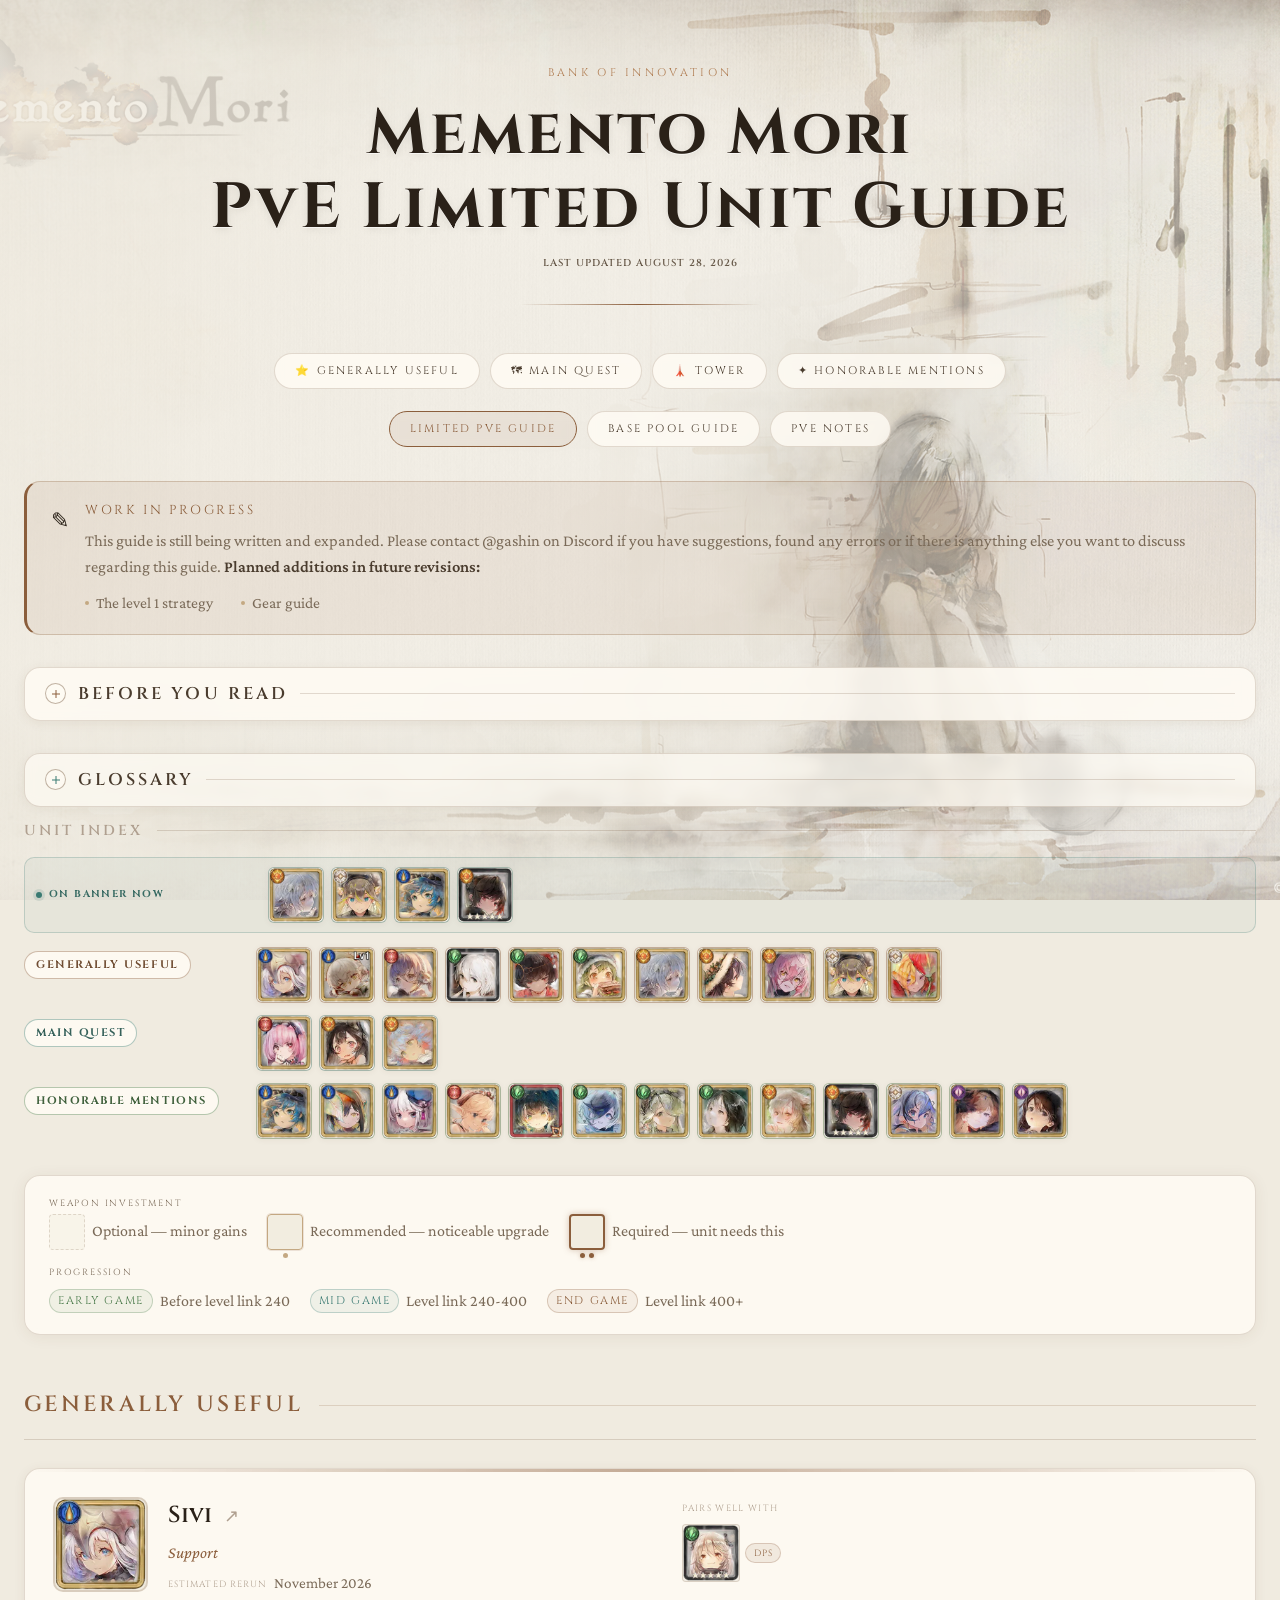
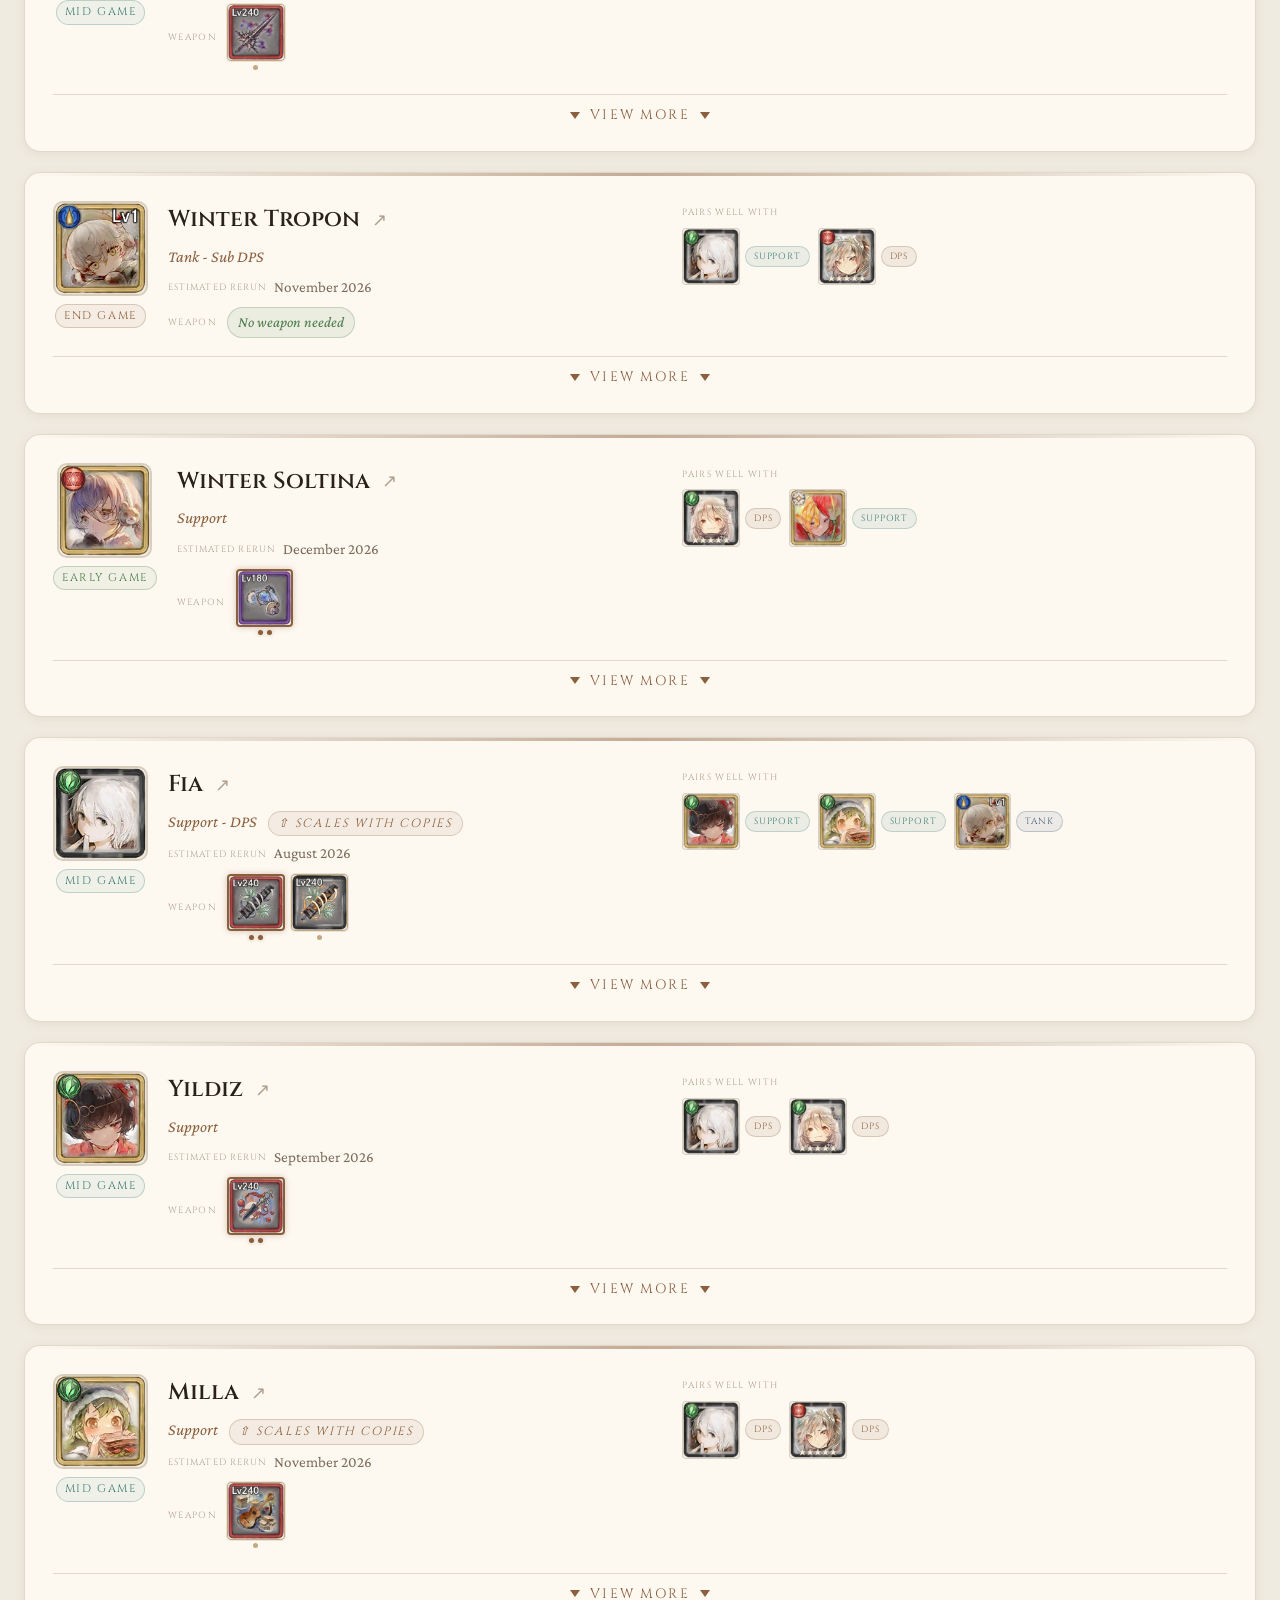
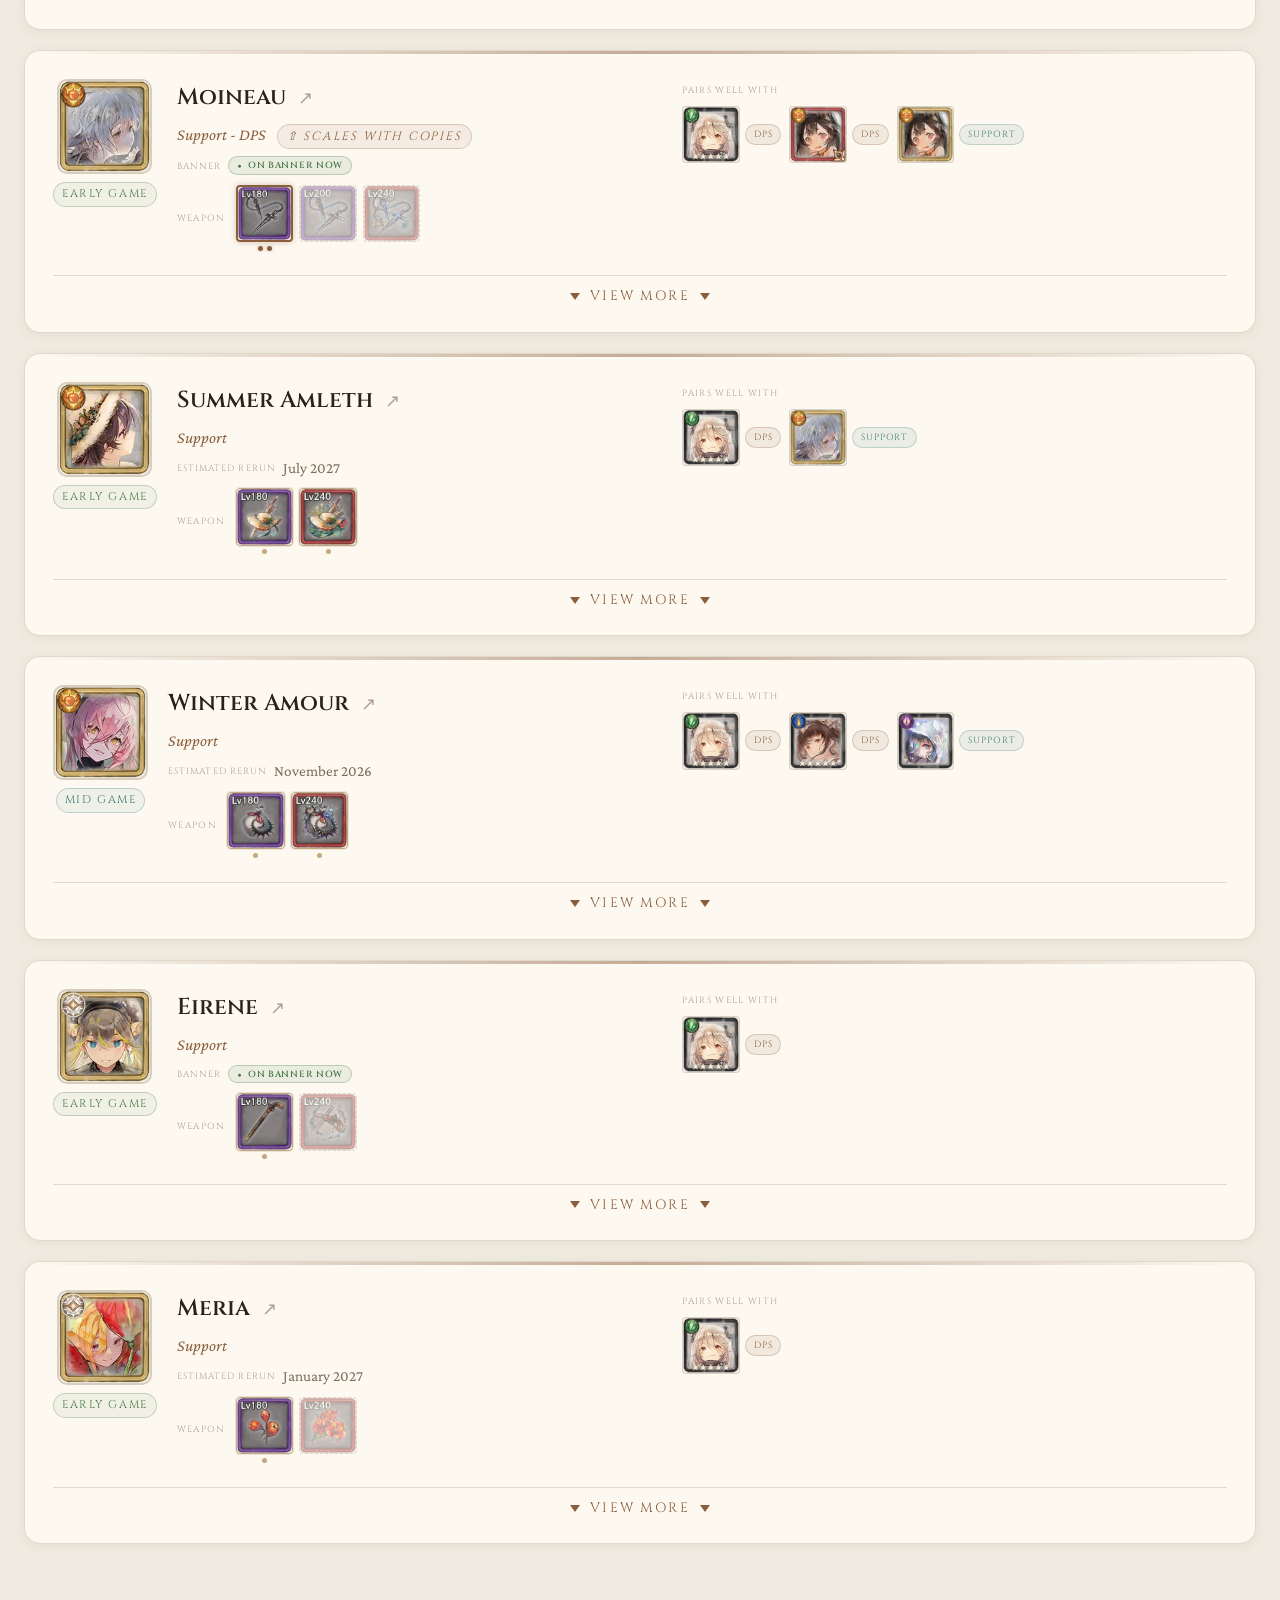
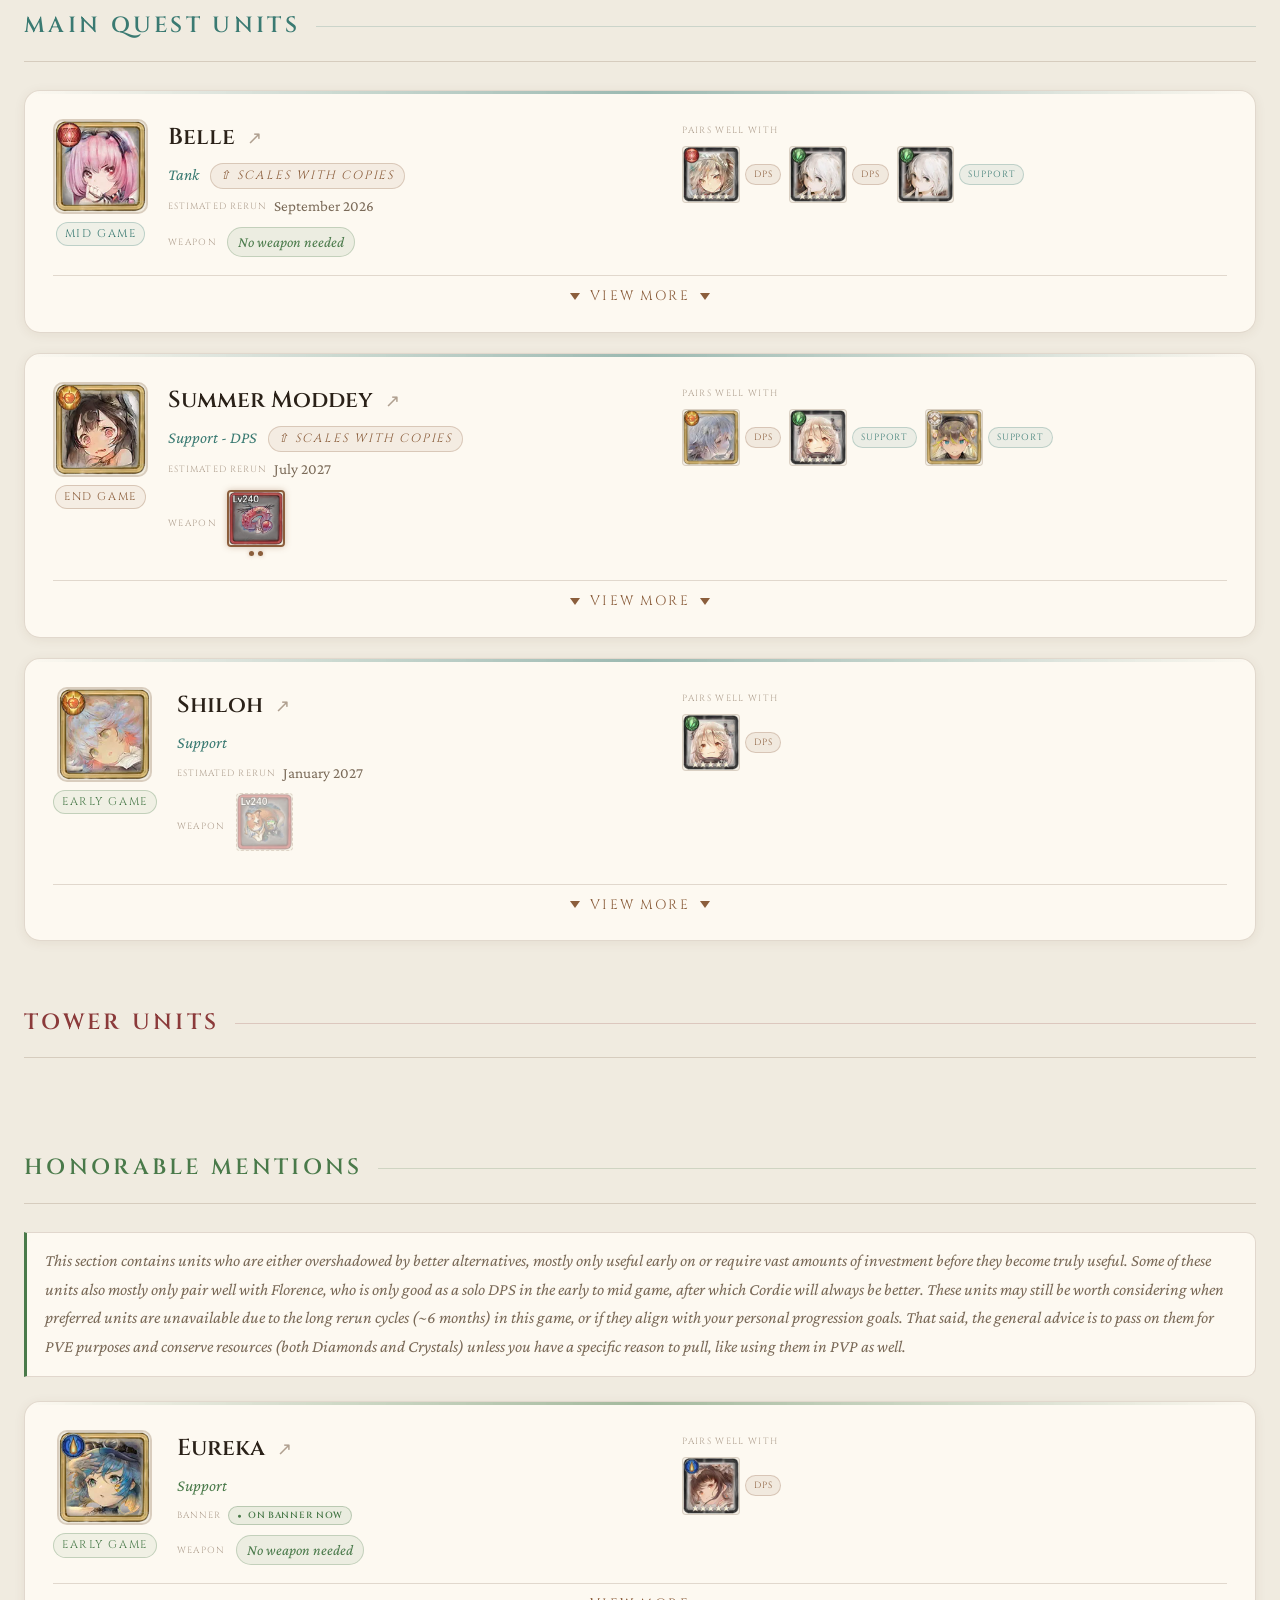
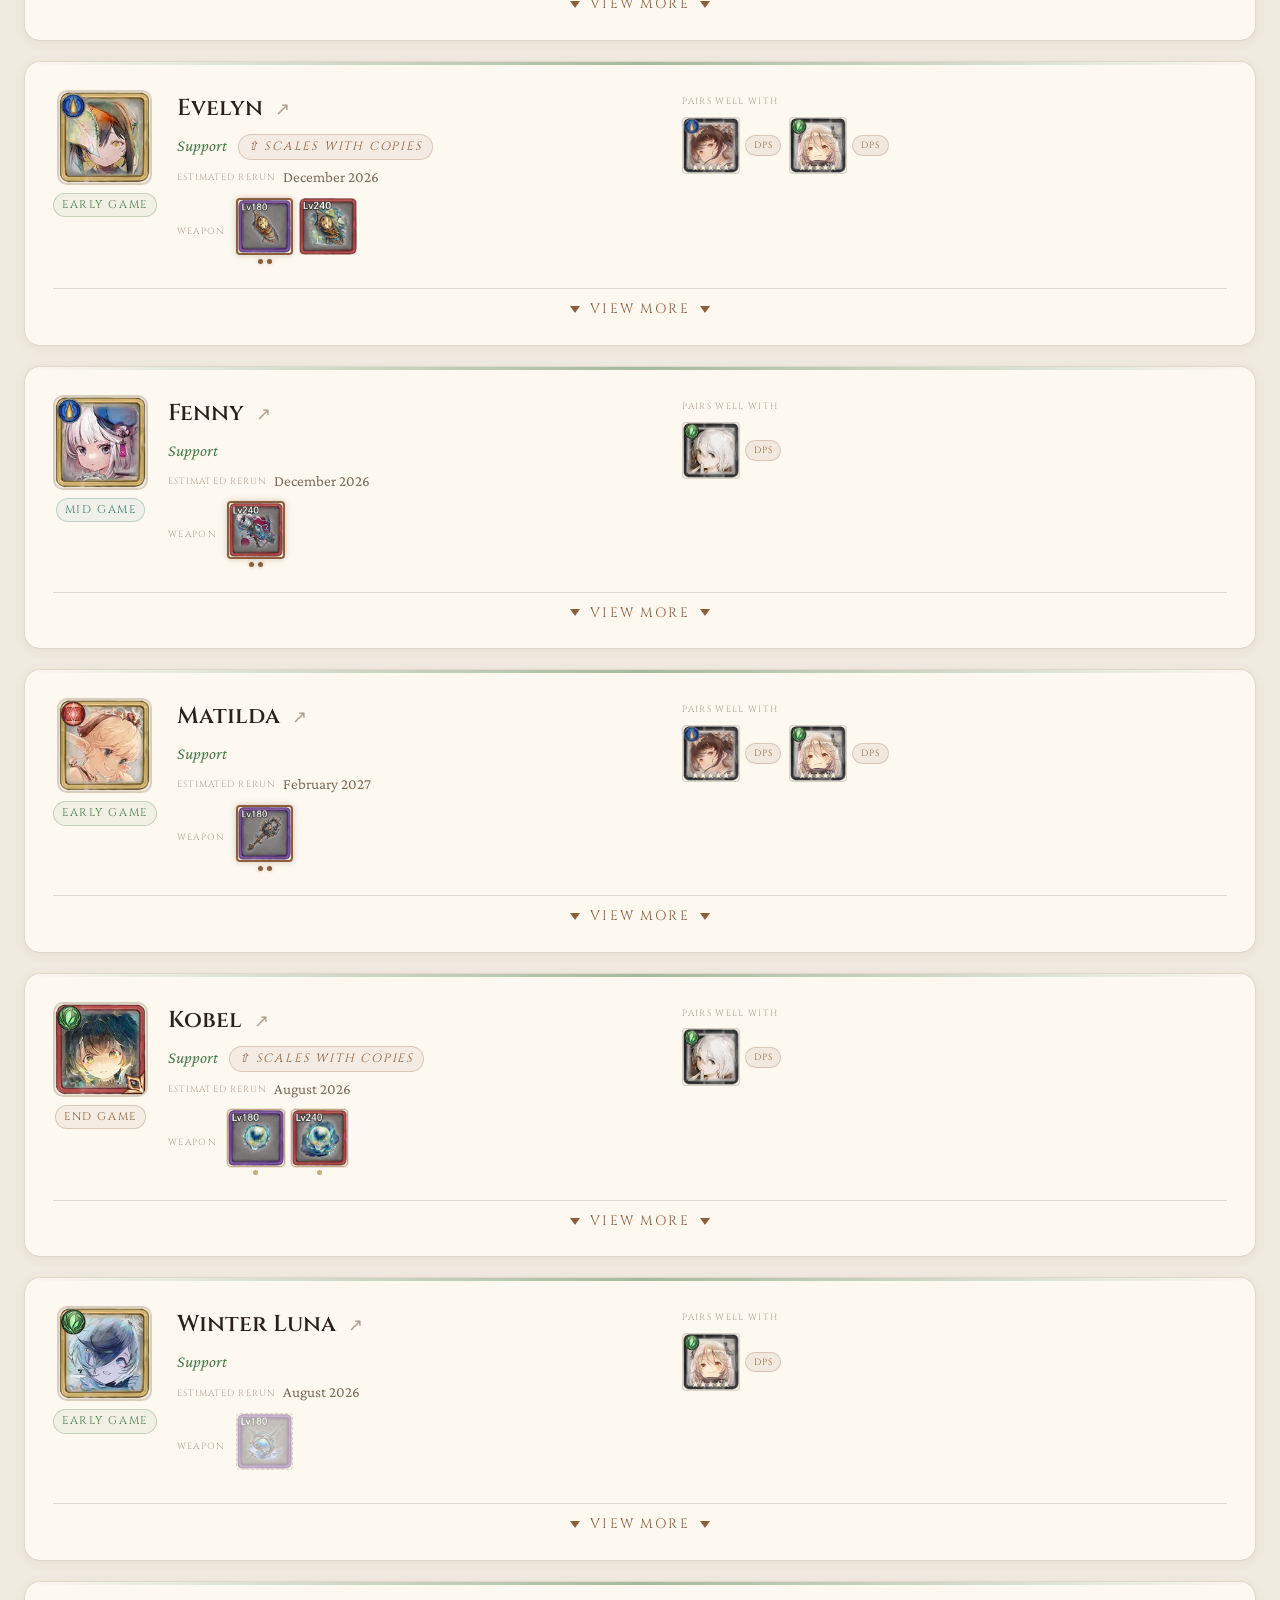
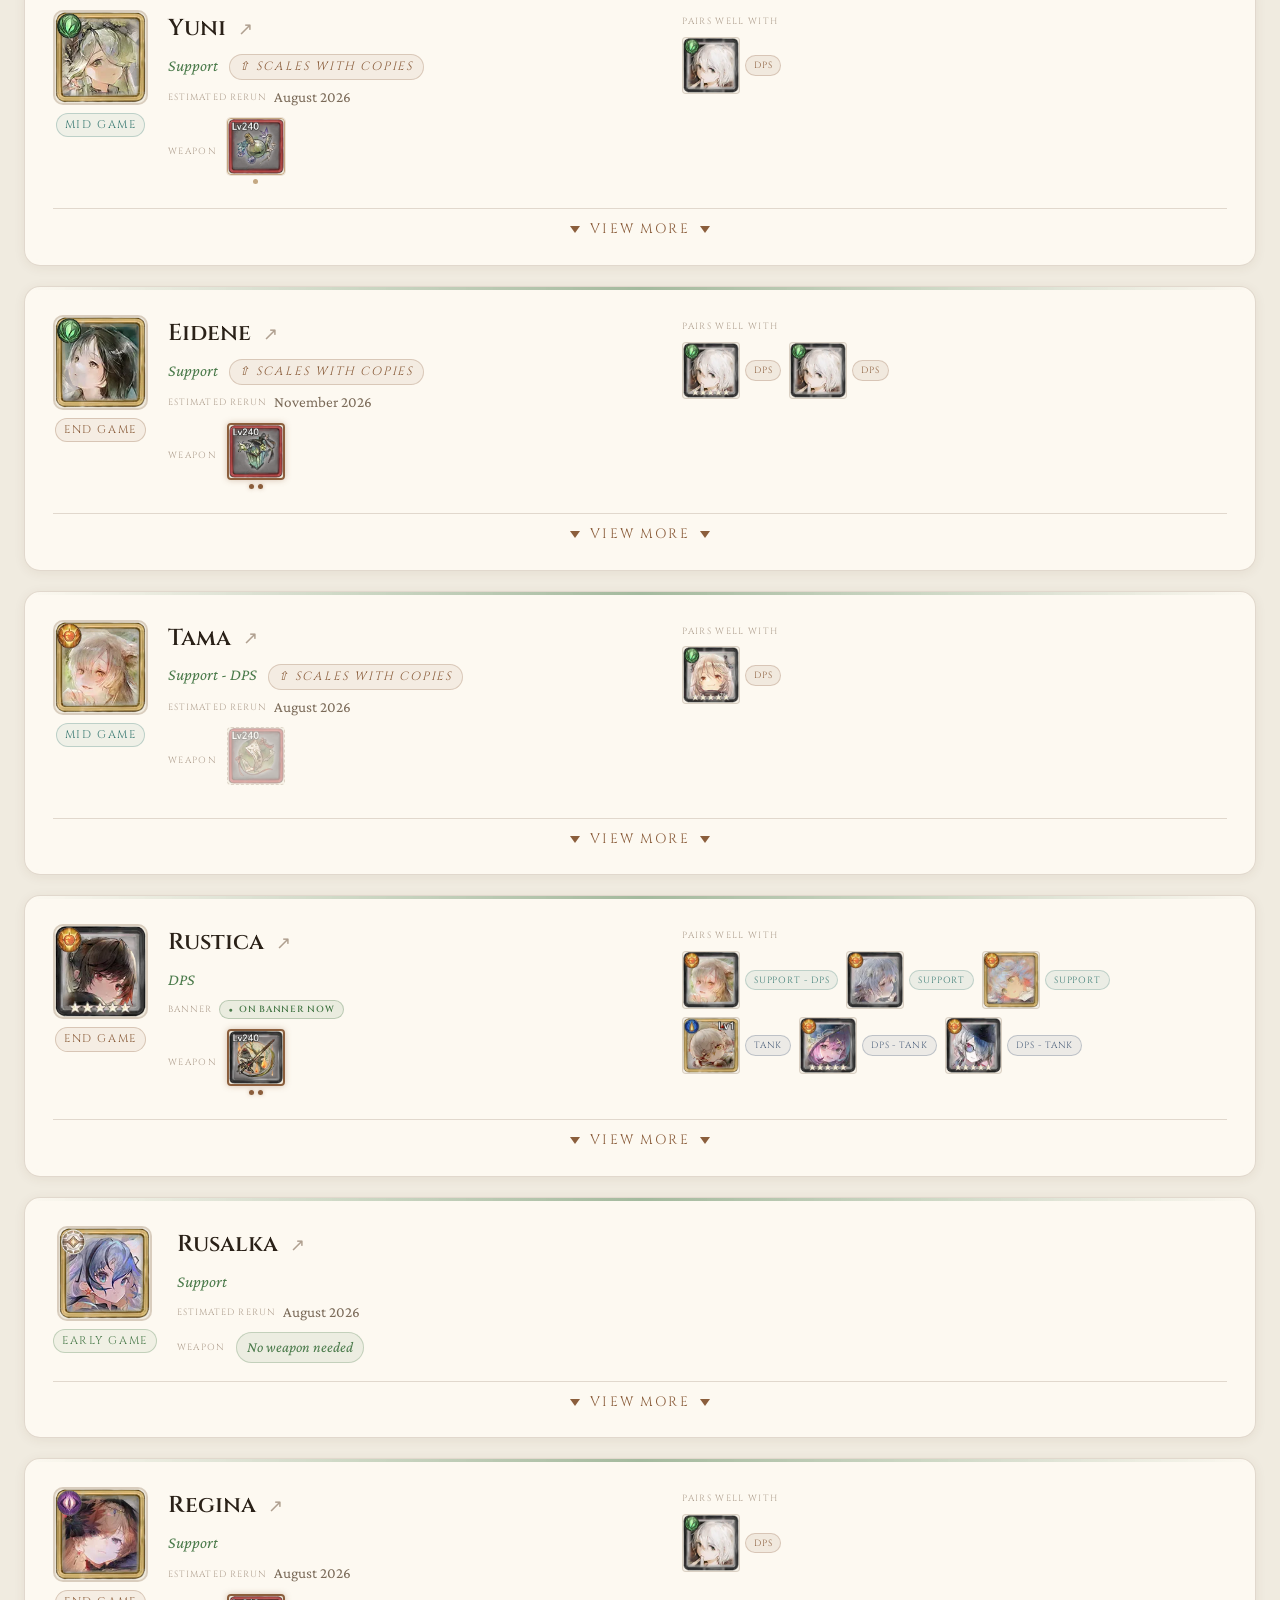
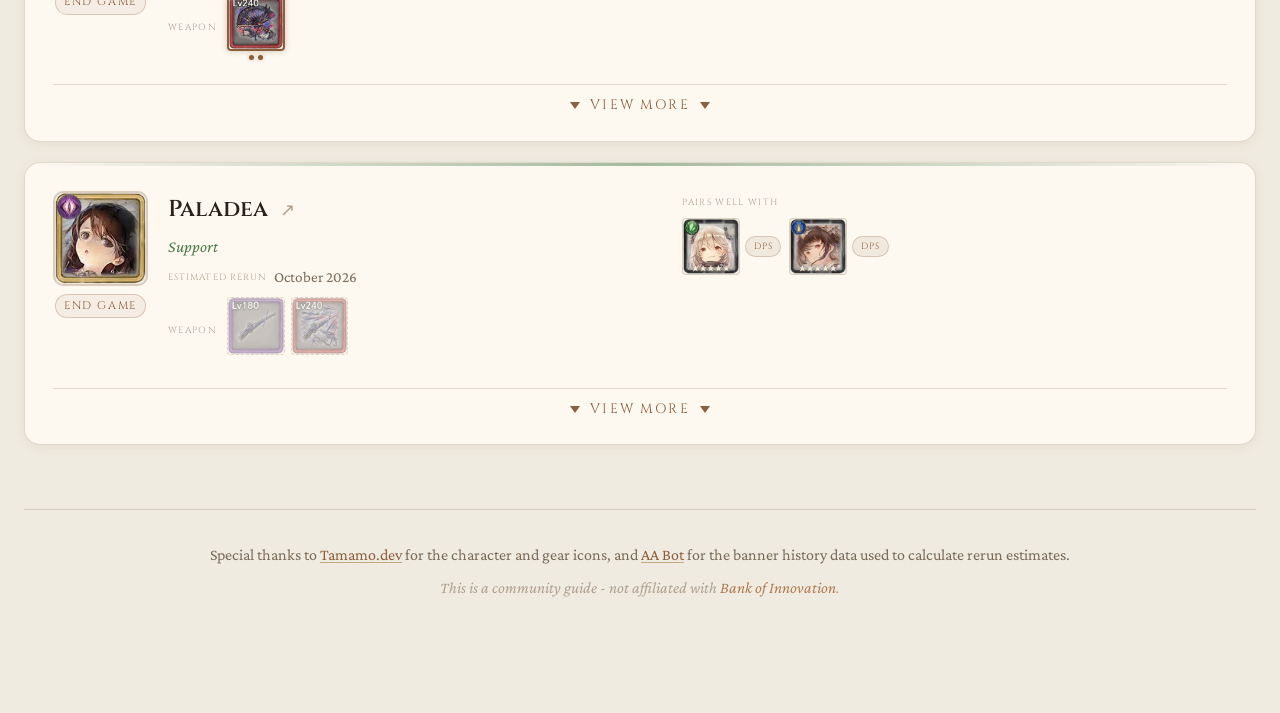
==== index.html @ 443c7f4a "added embed" ====
<!DOCTYPE html>
<html lang="en">
<head>
    <meta charset="UTF-8" />
    <meta name="viewport" content="width=device-width, initial-scale=1.0" />
    <title>Memento Mori — PvE Limited Unit Guide</title>
    <meta name="description" content="MementoMori PvE guide covering limited and base-pool units, team examples, gear investment, and general PvE strategies." />
    <link rel="canonical" href="https://gashinrs.github.io/memento-mori-pve-unit-guide/" />
    <meta property="og:type" content="website" />
    <meta property="og:site_name" content="MementoMori PvE Guide" />
    <meta property="og:title" content="MementoMori PvE Unit Guide" />
    <meta property="og:description" content="Memento Mori PvE guide covering limited and base-pool units, team examples, gear investment, and general PvE strategies." />
    <meta property="og:url" content="https://gashinrs.github.io/memento-mori-pve-unit-guide/" />
    <meta name="twitter:card" content="summary" />
    <meta name="twitter:title" content="MementoMori PvE Unit Guide" />
    <meta name="twitter:description" content="Memento Mori PvE guide covering limited and base-pool units, team examples, gear investment, and general PvE strategies." />
    <link rel="preconnect" href="https://fonts.googleapis.com" />
    <link rel="preconnect" href="https://fonts.gstatic.com" crossorigin />
    <link href="https://fonts.googleapis.com/css2?family=Cinzel:wght@400;600;700&family=Crimson+Pro:ital,wght@0,300;0,400;0,600;1,300;1,400&display=swap" rel="stylesheet" />
    <script src="data/generated-content.js?v=20260828-video-clears"></script>
    <script src="scripts/shared-ui.js?v=20260828-video-clears"></script>
    <link rel="stylesheet" href="style.css?v=20260828-video-clears">
</head>
<body id="top">
<a class="back-to-top" href="#top" aria-label="Back to top">↑</a>
<div class="page-wrap">

    <header id="site-header"></header>

    <nav class="nav" id="site-nav"></nav>

    <nav class="nav page-nav">
        <a href="index.html" aria-current="page">Limited PvE Guide</a>
        <a href="base-pool.html">Base Pool Guide</a>
        <a href="concepts.html">PvE Notes</a>
    </nav>

    <!-- ── WIP Banner ── -->
    <div id="wip-banner"></div>

    <!-- ── Guide Assumptions ── -->
    <div id="assumptions-block"></div>

    <div id="glossary-block"></div>

    <div id="unit-overview"></div>

    <div data-guide-legend></div>

    <div id="mount"></div>

    <footer id="site-footer"></footer>

</div>

<script>
    /* ── Helpers ── */
    function textHtml(text) {
        return String(text || '').replace(/\n/g, '<br>');
    }

    function imgFB(src, alt, fb) {
        return '<img src="' + src + '" alt="' + alt + '" data-fallback-image>' + fb;
    }

    document.addEventListener('error', function(event) {
        var image = event.target;
        if (!image.matches || !image.matches('img[data-fallback-image]')) return;
        image.style.display = 'none';
        if (image.nextElementSibling) image.nextElementSibling.style.display = 'flex';
    }, true);

    function unitIcon(id, size) {
        size = size || '4.75rem';
        return '<div class="unit-icon" style="width:' + size + ';height:' + size + '">' +
            imgFB('icons/units/' + id + '.png', id,
                '<div class="placeholder-label" style="display:none">Unit<br>Icon</div>') +
            '</div>';
    }

    function unitAnchor(unit) {
        return 'unit-' + unit.id;
    }

    function glossaryAnchor(term) {
        return 'glossary-' + String(term || '').toLowerCase().replace(/[^a-z0-9]+/g, '-').replace(/^-|-$/g, '');
    }

    function escapeRegExp(text) {
        return String(text).replace(/[.*+?^${}()|[\]\\]/g, '\\$&');
    }

    function linkPlainTextSegments(html, pattern, replacer) {
        return html.split(/(<[^>]+>)/g).map(function(part) {
            if (part.charAt(0) === '<') return part;
            return part.replace(pattern, replacer);
        }).join('');
    }

    function linkGlossaryTerms(html) {
        var glossary = SITE_CONTENT.glossary;
        if (!glossary || !glossary.terms) return html;
        var terms = [];
        glossary.terms.forEach(function(entry) {
            [entry.term].concat(entry.aliases || []).forEach(function(label) {
                terms.push({ label: label, anchor: glossaryAnchor(entry.term) });
            });
        });
        terms.sort(function(a, b) { return b.label.length - a.label.length; });
        var pattern = new RegExp('\\b(' + terms.map(function(term) {
            return escapeRegExp(term.label);
        }).join('|') + ')\\b', 'gi');
        var anchorByLabel = {};
        terms.forEach(function(term) { anchorByLabel[term.label.toLowerCase()] = term.anchor; });
        return linkPlainTextSegments(html, pattern, function(match) {
            return '<a class="glossary-link" href="#' + anchorByLabel[match.toLowerCase()] + '">' + match + '</a>';
        });
    }

    function listedUnits() {
        return SECTIONS.flatMap(function(sec) {
            return UNITS[sec.key] || [];
        });
    }

    function samePageUnitAnchors(currentUnit) {
        var anchors = {};
        listedUnits().forEach(function(unit) {
            if (currentUnit && unit.id === currentUnit.id) return;
            anchors[unit.id] = unitAnchor(unit);
            (unit.aliases || []).forEach(function(alias) {
                anchors[alias.id] = unitAnchor(unit);
            });
            if (!anchors[unit.name]) anchors[unit.name] = unitAnchor(unit);
        });
        return anchors;
    }

    function linkUnitMentions(html, currentUnit) {
        var units = listedUnits().filter(function(unit) {
            return unit.id !== currentUnit.id && unit.name !== currentUnit.name;
        });
        var byName = {};
        units.forEach(function(unit) {
            if (!byName[unit.name]) byName[unit.name] = unitAnchor(unit);
        });
        var names = Object.keys(byName).sort(function(a, b) { return b.length - a.length; });
        if (!names.length) return html;
        var pattern = new RegExp('(^|[^A-Za-z0-9])(' + names.map(escapeRegExp).join('|') + ')(?=$|[^A-Za-z0-9])', 'g');
        return linkPlainTextSegments(html, pattern, function(match, prefix, name) {
            return prefix + '<a class="unit-mention-link" href="#' + byName[name] + '">' + name + '</a>';
        });
    }

    function linkGuideTerms(html, currentUnit) {
        return linkGlossaryTerms(linkUnitMentions(html, currentUnit));
    }

    /* ── Weapons ── */
    function renderWeapons(weapons) {
        if (!weapons || weapons.length === 0) {
            return '<span class="no-weapon-badge">No weapon needed</span>';
        }
        var icons = weapons.map(function(w) {
            var tierLabel = { optional: 'Optional', recommended: 'Recommended', required: 'Required' }[w.tier] || w.tier;
            var tipText = tierLabel + (w.description ? ' — click for details' : '');
            var markerDots = { optional: 0, recommended: 1, required: 2 }[w.tier] || 0;
            var marker = '<div class="weapon-marker ' + w.tier + '" aria-hidden="true">' +
                Array(markerDots + 1).join('<span></span>') +
                '</div>';
            return '<button type="button" class="weapon-wrap" onclick="selectWeapon(this)"' +
                ' data-description="' + encodeURIComponent(w.description || '') + '" aria-expanded="false"' +
                ' aria-label="' + w.level + ' ' + tierLabel + (w.description ? ', click for details' : '') + '">' +
                '<div class="weapon-icon ' + w.tier + '">' +
                imgFB('icons/weapons/' + w.level + '.png', w.level, '') +
                '</div>' +
                marker +
                '<div class="weapon-tooltip">' + tipText + '</div>' +
                '</button>';
        }).join('');
        return icons + '<div class="weapon-detail-panel" aria-live="polite">' +
            '<div class="weapon-detail-content"></div>' +
            '</div>';
    }

    function selectWeapon(button) {
        var row = button.closest('.weapons-row');
        var panel = row.querySelector('.weapon-detail-panel');
        var content = panel.querySelector('.weapon-detail-content');
        var wasActive = button.classList.contains('active');
        row.querySelectorAll('.weapon-wrap.active').forEach(function(activeButton) {
            activeButton.classList.remove('active');
            activeButton.setAttribute('aria-expanded', 'false');
        });

        if (wasActive || !button.dataset.description) {
            panel.classList.remove('visible');
            content.textContent = '';
            return;
        }

        button.classList.add('active');
        button.setAttribute('aria-expanded', 'true');
        content.textContent = decodeURIComponent(button.dataset.description);
        panel.classList.add('visible');
    }

    function renderRerun(rerun) {
        if (!rerun) return '';
        if (rerun.active) {
            return '<div class="rerun-row">' +
                '<span class="rerun-label">Banner</span>' +
                '<span class="rerun-active"><span aria-hidden="true">&#9679;</span> On banner now</span>' +
                '</div>';
        }
        var estimate = rerun.estimate || 'Unavailable';
        var context = rerun.lastRun ? ' title="Based on the latest AA banner: ' + rerun.lastRun + '"' : '';
        return '<div class="rerun-row"' + context + '>' +
            '<span class="rerun-label">Estimated rerun</span>' +
            '<span class="rerun-estimate">' + estimate + '</span>' +
            '</div>';
    }

    function renderStageBadge(stage) {
        if (!stage) return '';
        var labels = { early: 'Early Game', mid: 'Mid Game', end: 'End Game' };
        return '<div class="stage-badges">' +
            '<span class="stage-badge ' + stage + '">' + (labels[stage] || stage) + '</span>' +
            '</div>';
    }

    function renderUnitName(unit) {
        var wikiLink = unit.wiki ?
            '<a class="unit-wiki-link" href="' + unit.wiki + '" target="_blank" rel="noopener noreferrer"' +
            ' aria-label="View ' + unit.name + '\'s full kit on the MementoMori Wiki"' +
            ' title="View full kit on Fandom">&#8599;</a>' : '';
        return '<div class="unit-name-row"><div class="unit-name">' + unit.name + '</div>' + wikiLink + '</div>';
    }

    /* ── Pairs ── */
    function renderPairs(pairs, currentUnit) {
        if (!pairs || !pairs.length) return '';
        var anchors = samePageUnitAnchors(currentUnit);
        var chips = pairs.map(function(p) {
            var pairIcon = '<div class="pair-unit-icon">' +
                imgFB('icons/units/' + p.id + '.png', p.name,
                    '<div class="pair-unit-placeholder" style="display:flex">?</div>') +
                '</div>';
            var target = anchors[p.id] || anchors[p.name];
            if (target) {
                pairIcon = '<a class="pair-unit-link" href="#' + target + '" aria-label="Go to ' + p.name + '">' +
                    pairIcon +
                    '</a>';
            }
            return '<div class="pair-group">' +
                '<div class="tip-icon">' +
                pairIcon +
                '<div class="tip">' + p.name + '</div>' +
                '</div>' +
                '<span class="pair-badge ' + p.badge + '">' + p.badge + '</span>' +
                '</div>';
        }).join('');
        return '<div class="pairs-section"><div class="row-label">Pairs Well With</div>' +
            '<div class="pairs-row">' + chips + '</div></div>';
    }

    /* ── Teams ── */
    // Each slot is now an object: { id, name }
    function renderTeams(teams) {
        if (!teams || !teams.length) return '';
        var anchors = samePageUnitAnchors();
        var rows = teams.map(function(team) {
            var slots = team.slots.map(function(slot) {
                var icon = '<div class="team-slot">' +
                    imgFB('icons/units/' + slot.id + '.png', slot.name,
                        '<div class="slot-placeholder" style="display:none"></div>') +
                    '</div>';
                var target = anchors[slot.id] || anchors[slot.name];
                if (target) {
                    icon = '<a class="team-slot-link" href="#' + target + '" aria-label="Go to ' + slot.name + '">' +
                        icon +
                        '</a>';
                }
                return '<div class="tip-icon">' +
                    icon +
                    '<div class="tip">' + slot.name + '</div>' +
                    '</div>';
            }).join('');
            var label = team.label
                ? '<span class="team-label">' + team.label + '</span>'
                : '';
            var video = GuideUI.videoLinkHtml(team.video, team.label || 'this team clear', 'team-video-link');
            var meta = label || video ? '<div class="team-meta">' + label + video + '</div>' : '';
            return '<div class="team-row">' + slots + meta + '</div>';
        }).join('');
        return '<div class="teams-section">' +
            '<div class="row-label">Team Examples</div>' + rows +
            '</div>';
    }

    function renderSpeed(speed, note) {
        if (!speed) return '';
        var labels = {
            'before-dps': 'Before main DPS',
            'before-enemies': 'Before enemies',
            'before-target': 'Before target',
            'first': 'Act first',
            'prefer-slow': 'Prefer slow',
            'none': 'No tuning',
            'usually-none': 'Usually no tuning',
            'role-dependent': 'Role-dependent',
            'team-dependent': 'Team-dependent',
            'situational': 'Situational',
            'dps-among-slowest': 'DPS among slowest'
        };
        return '<div class="speed-section">' +
            '<span class="row-label">Speed</span>' +
            '<span class="speed-badge">' + (labels[speed] || speed) + '</span>' +
            (note ? '<span class="speed-note">' + note + '</span>' : '') +
            '</div>';
    }

    /* ── Card ── */
    function renderCard(unit) {
        return '<div class="unit-card" id="' + unitAnchor(unit) + '">' +
            '<div class="unit-scan">' +
            '<div class="unit-top">' +
            '<div class="unit-portrait">' +
            unitIcon(unit.id) +
            renderStageBadge(unit.stage) +
            '</div>' +
            '<div class="unit-meta">' +
            renderUnitName(unit) +
            '<div class="unit-role">' + unit.role +
            (unit.scalable ? ' <span class="copies-badge">&#8679; scales with copies</span>' : '') +
            '</div>' +
            renderRerun(unit.rerun) +
            '<div class="weapons-row">' +
            '<span class="weapons-label">Weapon</span>' +
            renderWeapons(unit.weapons) +
            '</div>' +
            '</div>' +
            '</div>' +
            renderPairs(unit.pairs, unit) +
            '</div>' +
            '<div class="card-divider"></div>' +
            '<details class="unit-details">' +
            '<summary><span class="closed-label">View More</span><span class="open-label">View Less</span></summary>' +
            renderTeams(unit.teams) +
            renderSpeed(unit.speed, unit.speedNote) +
            '<div class="unit-desc">' + linkGuideTerms(unit.desc.trim(), unit) + '</div>' +
            '</details>' +
            '</div>';
    }

    /* ── Sections ── */
    var SECTIONS = SITE_CONTENT.sections;

    function renderHeader() {
        document.getElementById('site-header').innerHTML =
            '<p class="header-eyebrow">' + SITE_CONTENT.header.eyebrow + '</p>' +
            '<h1>' + textHtml(SITE_CONTENT.header.title) + '</h1>' +
            '<p class="last-updated">Last updated ' + SITE_CONTENT.lastUpdated + '</p>';
    }

    function renderNav() {
        document.getElementById('site-nav').innerHTML = SECTIONS.map(function(sec) {
            var label = sec.navLabel || sec.label;
            return '<a href="#' + sec.id + '" data-cat="' + sec.key + '">' +
                sec.navIcon + ' ' + label +
                '</a>';
        }).join('');
    }

    function renderWip() {
        var wip = SITE_CONTENT.wip;
        document.getElementById('wip-banner').innerHTML =
            '<div class="wip-banner">' +
            '<div class="wip-icon">&#9998;</div>' +
            '<div class="wip-body">' +
            '<div class="wip-title">' + wip.title + '</div>' +
            '<div class="wip-text">' + wip.text + '</div>' +
            '<ul class="wip-list">' + wip.items.map(function(item) {
                return '<li>' + item + '</li>';
            }).join('') + '</ul>' +
            '</div>' +
            '</div>';
    }

    function renderAssumptions() {
        var assumptions = SITE_CONTENT.assumptions;
        document.getElementById('assumptions-block').innerHTML =
            '<details class="assumptions-block">' +
            '<summary class="assumptions-header">' +
            '<span class="assumptions-toggle"></span>' +
            '<h2>' + assumptions.title + '</h2>' +
            '<div class="assumptions-line"></div>' +
            '</summary>' +
            '<div class="assumptions-grid">' +
            assumptions.cards.map(function(card) {
                return '<div class="assumption-card">' +
                    '<div class="assumption-title">' + card.icon + ' ' + card.title + '</div>' +
                    '<div class="assumption-text">' + linkGlossaryTerms(card.text) + '</div>' +
                    '</div>';
            }).join('') +
            '</div>' +
            '</details>';
    }

    function renderGlossary() {
        var glossary = SITE_CONTENT.glossary;
        if (!glossary || !glossary.terms || !glossary.terms.length) return;
        document.getElementById('glossary-block').innerHTML =
            '<details class="glossary-block">' +
            '<summary class="glossary-header">' +
            '<span class="glossary-toggle"></span>' +
            '<h2>' + glossary.title + '</h2>' +
            '<div class="glossary-line"></div>' +
            '</summary>' +
            '<dl class="glossary-list">' +
            glossary.terms.map(function(entry) {
                return '<div class="glossary-entry" id="' + glossaryAnchor(entry.term) + '">' +
                    '<dt>' + entry.term + '</dt>' +
                    '<dd>' + entry.definition + '</dd>' +
                    '</div>';
            }).join('') +
            '</dl>' +
            '</details>';
    }

    function renderUnitOverview() {
        var activeUnits = [];
        var activeUnitIds = {};
        SECTIONS.forEach(function(sec) {
            (UNITS[sec.key] || []).forEach(function(unit) {
                if (unit.rerun && unit.rerun.active && !activeUnitIds[unit.id]) {
                    activeUnitIds[unit.id] = true;
                    activeUnits.push(unit);
                }
            });
        });
        var activeBannerStrip = activeUnits.length ?
            '<div class="active-banner-strip" aria-label="Units currently on a banner">' +
            '<div class="active-banner-label"><span aria-hidden="true"></span>On banner now</div>' +
            '<div class="overview-icons">' +
            activeUnits.map(function(unit) {
                return '<a class="overview-icon active-banner-icon tip-icon" href="#' + unitAnchor(unit) + '" aria-label="' + unit.name + ' — on banner now">' +
                    imgFB('icons/units/' + unit.id + '.png', unit.name,
                        '<div class="overview-placeholder" style="display:none">?</div>') +
                    '<span class="tip">' + unit.name + '</span>' +
                    '</a>';
            }).join('') +
            '</div>' +
            '</div>' : '';

        document.getElementById('unit-overview').innerHTML =
            '<div class="unit-overview">' +
            '<div class="overview-header">' +
            '<h2>Unit Index</h2>' +
            '<div class="overview-line"></div>' +
            '</div>' +
            activeBannerStrip +
            '<div class="overview-groups">' +
            SECTIONS.map(function(sec) {
                var units = UNITS[sec.key] || [];
                if (!units.length) return '';
                return '<div class="overview-group" data-cat="' + sec.key + '">' +
                    '<div class="overview-label">' + (sec.navLabel || sec.label) + '</div>' +
                    '<div class="overview-icons">' +
                    units.map(function(unit) {
                        return '<a class="overview-icon tip-icon" href="#' + unitAnchor(unit) + '" aria-label="' + unit.name + '">' +
                            imgFB('icons/units/' + unit.id + '.png', unit.name,
                                '<div class="overview-placeholder" style="display:none">?</div>') +
                            '<span class="tip">' + unit.name + '</span>' +
                            '</a>';
                    }).join('') +
                    '</div>' +
                    '</div>';
            }).join('') +
            '</div>' +
            '</div>';
    }

    function renderFooter() {
        document.getElementById('site-footer').innerHTML =
            '<p class="footer-credits">' + SITE_CONTENT.footer.credits + '</p>' +
            '<p>' + SITE_CONTENT.footer.disclaimer + ' <span>' + SITE_CONTENT.footer.brand + '</span>.</p>';
    }

    function setupBackToTop() {
        var button = document.querySelector('.back-to-top');
        function updateButton() {
            button.classList.toggle('visible', window.scrollY > 500);
        }
        window.addEventListener('scroll', updateButton, { passive: true });
        updateButton();
    }

    document.getElementById('mount').innerHTML = SECTIONS.map(function(sec) {
        var units = UNITS[sec.key] || [];
        var cards = units.map(renderCard).join('');
        var note = sec.note
            ? '<div class="section-note">' + sec.note + '</div>'
            : '';
        return '<section class="section-block" id="' + sec.id + '" data-cat="' + sec.key + '">' +
            '<div class="section-header">' +
            '<h2>' + sec.label + '</h2>' +
            '<div class="section-line"></div>' +
            '</div>' +
            note +
            '<div class="unit-grid">' + cards + '</div>' +
            '</section>';
    }).join('');

    renderHeader();
    renderNav();
    renderWip();
    renderAssumptions();
    renderGlossary();
    renderUnitOverview();
    renderFooter();
    setupBackToTop();
</script>
</body>
</html>
---- style.css ----
:root {
    --bg-parchment:  #f0ebe0;
    --bg-card:       rgba(255,252,245,0.82);
    --bg-card-alt:   rgba(235,228,212,0.6);
    --bg-card-hover: rgba(255,252,245,0.95);
    --ink:           #2a2118;
    --ink-mid:       #4a3c2e;
    --ink-light:     #7a6a58;
    --ink-faint:     #b0a090;
    --sepia:         #8b5e3c;
    --sepia-light:   #b07d52;
    --sepia-dim:     #c4a882;
    --teal:          #3a7a72;
    --teal-dim:      #7ab0aa;
    --ruby:          #8b3a3a;
    --ruby-dim:      #c08080;
    --sage:          #4a7a4a;
    --sage-dim:      #8ab08a;
    --border:        rgba(100,70,40,0.18);
    --border-hover:  rgba(100,70,40,0.40);
    --radius:        10px;
    --radius-lg:     16px;
}

*, *::before, *::after { box-sizing: border-box; margin: 0; padding: 0; }
html {
    scroll-behavior: smooth;
    font-size: 20px;
    scroll-padding-top: 16px;
}
body {
    background-color: var(--bg-parchment);
    background-image: url("wpvb_02.png");
    background-size: cover;
    background-position: center center;
    background-attachment: fixed;
    color: var(--ink);
    font-family: 'Crimson Pro', Georgia, serif;
    line-height: 1.65;
    overflow-x: hidden;
}
body::before {
    content: '';
    position: fixed; inset: 0;
    background: linear-gradient(
            to right,
            rgba(240,235,224,0.88) 0%,
            rgba(240,235,224,0.72) 55%,
            rgba(240,235,224,0.50) 100%
    );
    pointer-events: none; z-index: 0;
    width: 100vw;
    height: 100vh;
}

.page-wrap { position: relative; z-index: 1; max-width: 1600px; margin: 0 auto; padding: 0 24px 80px; }

.back-to-top {
    position: fixed;
    right: 22px;
    bottom: 22px;
    z-index: 20;
    width: 2.25rem;
    height: 2.25rem;
    display: flex;
    align-items: center;
    justify-content: center;
    border-radius: 50%;
    border: 1px solid var(--border-hover);
    background: rgba(255,252,245,.82);
    color: var(--sepia);
    font-family: 'Cinzel',serif;
    font-size: 1.1rem;
    line-height: 1;
    text-decoration: none;
    box-shadow: 0 3px 14px rgba(80,50,20,.14);
    backdrop-filter: blur(6px);
    opacity: 0;
    pointer-events: none;
    transform: translateY(8px);
    transition: opacity .18s, transform .18s, background .18s, border-color .18s;
}
.back-to-top.visible {
    opacity: 1;
    pointer-events: auto;
    transform: translateY(0);
}
.back-to-top:hover {
    background: rgba(255,252,245,.96);
    border-color: var(--sepia);
}

/* ── Header ── */
header { text-align: center; padding: 64px 0 48px; }
header::after { content: ''; display: block; margin: 32px auto 0; width: 240px; height: 1px; background: linear-gradient(90deg,transparent,var(--sepia),transparent); }
.header-eyebrow { font-family: 'Cinzel',serif; font-size: 11px; letter-spacing: .3em; color: var(--sepia-light); text-transform: uppercase; margin-bottom: 16px; }
h1 { font-family: 'Cinzel',serif; font-size: clamp(2rem,5vw,3.4rem); font-weight: 700; color: var(--ink); letter-spacing: .04em; line-height: 1.15; text-shadow: 0 1px 0 rgba(255,255,255,.6), 0 2px 8px rgba(0,0,0,.08); }
.header-sub { margin-top: 12px; color: var(--ink-light); font-size: 1rem; font-style: italic; }
.last-updated {
    margin-top: 10px;
    color: color-mix(in srgb,var(--ink-light) 78%,var(--ink));
    font-family: 'Cinzel', serif;
    font-size: 10px;
    font-weight: 600;
    font-style: normal;
    letter-spacing: .1em;
    text-transform: uppercase;
}

/* ── Nav ── */
.nav { display: flex; flex-wrap: wrap; justify-content: center; gap: 10px; margin-bottom: 56px; }
.nav a { font-family: 'Cinzel',serif; font-size: 11px; letter-spacing: .2em; text-transform: uppercase; text-decoration: none; padding: 8px 20px; border-radius: 999px; border: 1px solid var(--border); color: var(--ink-mid); background: var(--bg-card); backdrop-filter: blur(4px); transition: all .2s; }
.nav a[data-cat="general"]:hover { color: var(--sepia); border-color: var(--sepia); background: rgba(139,94,60,.08); }
.nav a[data-cat="quest"]:hover   { color: var(--teal);  border-color: var(--teal);  background: rgba(58,122,114,.08); }
.nav a[data-cat="tower"]:hover   { color: var(--ruby);  border-color: var(--ruby);  background: rgba(139,58,58,.08); }
.nav a[data-cat="mention"]:hover { color: var(--sage);  border-color: var(--sage);  background: rgba(74,122,74,.08); }
.page-nav { margin-top: -34px; margin-bottom: 34px; }
.page-nav a[aria-current="page"] { color: var(--sepia); border-color: var(--sepia); background: rgba(139,94,60,.08); }

/* ── Legend ── */
.legend { background: var(--bg-card); backdrop-filter: blur(6px); border: 1px solid var(--border); border-radius: var(--radius-lg); padding: 20px 24px; margin-bottom: 52px; display: flex; flex-wrap: wrap; align-items: flex-start; gap: 20px 40px; box-shadow: 0 2px 16px rgba(80,50,20,.07); }
.legend-group-title { font-family: 'Cinzel',serif; font-size: 9px; letter-spacing: .2em; text-transform: uppercase; color: var(--ink-light); margin-bottom: 8px; }
.legend-items { display: flex; flex-wrap: wrap; gap: 10px 20px; align-items: center; }
.legend-item { display: flex; align-items: center; gap: 7px; font-size: .8rem; color: var(--ink-light); }
.legend-weapon-sample {
    width: 36px;
    height: 1.1rem;
    display: inline-flex;
    align-items: center;
    justify-content: center;
    position: relative;
    flex-shrink: 0;
}
.legend-weapon-sample .weapon-icon {
    position: absolute;
    left: 50%;
    top: 50%;
    transform: translate(-50%, -50%);
}
.legend-weapon-sample .weapon-marker {
    position: absolute;
    left: 0;
    right: 0;
    bottom: -16px;
}

/* ── Unit Overview ── */
.unit-overview { margin: -20px 0 36px; }
.overview-header { display: flex; align-items: center; gap: 14px; margin-bottom: 14px; }
.overview-header h2 { font-family: 'Cinzel',serif; font-size: .72rem; letter-spacing: .2em; text-transform: uppercase; font-weight: 600; color: var(--ink-faint); }
.overview-line { flex: 1; height: 1px; background: var(--border); }
.active-banner-strip {
    --overview-cat: var(--teal);
    display: grid;
    grid-template-columns: 11rem 1fr;
    align-items: center;
    gap: 12px;
    margin-bottom: 14px;
    padding: 9px 11px;
    border: 1px solid color-mix(in srgb,var(--teal) 24%,transparent);
    border-radius: var(--radius);
    background: color-mix(in srgb,var(--teal) 5%,transparent);
}
.active-banner-label {
    display: flex;
    align-items: center;
    gap: 7px;
    font-family: 'Cinzel',serif;
    font-size: 10px;
    font-weight: 700;
    letter-spacing: .14em;
    text-transform: uppercase;
    color: color-mix(in srgb,var(--teal) 82%,var(--ink));
}
.active-banner-label span {
    width: 6px;
    height: 6px;
    border-radius: 50%;
    background: var(--teal);
    box-shadow: 0 0 0 3px color-mix(in srgb,var(--teal) 14%,transparent);
}
.active-banner-icon { border-color: color-mix(in srgb,var(--teal) 68%,var(--border)); }
.overview-groups { display: flex; flex-direction: column; gap: 12px; }
.overview-group { --overview-cat: var(--sepia); display: grid; grid-template-columns: 11rem 1fr; align-items: start; gap: 12px; }
.overview-group[data-cat="general"] { --overview-cat: var(--sepia); }
.overview-group[data-cat="quest"]   { --overview-cat: var(--teal); }
.overview-group[data-cat="tower"]   { --overview-cat: var(--ruby); }
.overview-group[data-cat="mention"] { --overview-cat: var(--sage); }
.overview-label {
    justify-self: start;
    font-family: 'Cinzel',serif;
    font-size: 11px;
    font-weight: 700;
    letter-spacing: .14em;
    text-transform: uppercase;
    color: color-mix(in srgb,var(--overview-cat) 72%,var(--ink));
    background: rgba(255,252,245,.84);
    border: 1px solid color-mix(in srgb,var(--overview-cat) 40%,transparent);
    border-radius: 999px;
    padding: 4px 11px;
    margin-top: 4px;
    text-shadow: 0 1px 0 rgba(255,255,255,.8);
    backdrop-filter: blur(3px);
}
.overview-icons { display: flex; flex-wrap: wrap; gap: 7px; }
.overview-icon {
    width: 2.8rem;
    height: 2.8rem;
    border-radius: 6px;
    border: 1px solid color-mix(in srgb,var(--overview-cat) 36%,var(--border));
    background: var(--bg-card);
    overflow: visible;
    text-decoration: none;
    box-shadow: 0 1px 6px rgba(80,50,20,.06);
    transition: transform .16s, border-color .16s, box-shadow .16s;
}
.overview-icon:hover {
    transform: translateY(-1px);
    border-color: var(--overview-cat);
    box-shadow: 0 3px 12px rgba(80,50,20,.14);
}
.overview-icon img { width: 100%; height: 100%; object-fit: cover; display: block; border-radius: 5px; }
.overview-placeholder { width: 100%; height: 100%; align-items: center; justify-content: center; color: var(--ink-faint); font-family: 'Cinzel',serif; font-size: .75rem; }
.base-overview-icons { margin-left: 0; }

.base-guide-intro {
    background: rgba(255,252,245,.68);
    border: 1px solid var(--border);
    border-radius: var(--radius-lg);
    padding: 18px 22px;
    margin-bottom: 36px;
    backdrop-filter: blur(6px);
    box-shadow: 0 2px 12px rgba(80,50,20,.05);
}
.base-guide-intro .overview-header { margin-bottom: 10px; }
.base-guide-intro-text { font-size: .9rem; color: var(--ink-light); line-height: 1.6; }
.base-guide-intro-text p + p { margin-top: .65rem; }
.concept-toc {
    background: rgba(255,252,245,.58);
    border: 1px solid var(--border);
    border-radius: var(--radius-lg);
    padding: 16px 20px;
    margin-bottom: 36px;
    backdrop-filter: blur(6px);
}
.concept-toc .overview-header { margin-bottom: 10px; }
.concept-toc-links { display: flex; flex-wrap: wrap; gap: 8px; }
.concept-toc-links a {
    font-family: 'Cinzel',serif;
    font-size: 10px;
    letter-spacing: .16em;
    text-transform: uppercase;
    text-decoration: none;
    color: var(--ink-mid);
    border: 1px solid var(--border);
    border-radius: 999px;
    background: var(--bg-card);
    padding: 5px 12px;
}
.concept-toc-links a:hover { color: var(--sepia); border-color: var(--sepia); }
.concept-list { display: grid; gap: 20px; }
.concept-card { scroll-margin-top: 18px; }

/* ── Sections ── */
.section-block { margin-bottom: 64px; }
.section-block[data-cat="general"] { --cat: var(--sepia); --cat-dim: var(--sepia-dim); }
.section-block[data-cat="quest"]   { --cat: var(--teal);  --cat-dim: var(--teal-dim);  }
.section-block[data-cat="tower"]   { --cat: var(--ruby);  --cat-dim: var(--ruby-dim);  }
.section-block[data-cat="mention"] { --cat: var(--sage);  --cat-dim: var(--sage-dim);  }
.section-header { display: flex; align-items: center; gap: 16px; margin-bottom: 28px; padding-bottom: 16px; border-bottom: 1px solid var(--border); }
.section-header h2 { font-family: 'Cinzel',serif; font-size: 1.1rem; letter-spacing: .15em; text-transform: uppercase; font-weight: 600; color: var(--cat); }
.section-line { flex: 1; height: 1px; background: var(--cat); opacity: .2; }

/* ── Cards ── */
.unit-grid { display: grid; gap: 20px; }
.unit-card { background: var(--bg-card); backdrop-filter: blur(6px); border: 1px solid var(--border); border-radius: var(--radius-lg); padding: 28px 28px 24px; transition: border-color .25s,box-shadow .25s,background .25s; position: relative; overflow: hidden; box-shadow: 0 2px 12px rgba(80,50,20,.07); }
.unit-card::before { content: ''; position: absolute; top: 0; left: 0; right: 0; height: 3px; background: linear-gradient(90deg,transparent,var(--cat),transparent); opacity: .5; }
.unit-card:hover { border-color: var(--border-hover); background: var(--bg-card-hover); box-shadow: 0 6px 28px rgba(80,50,20,.13); }

.unit-scan { display: grid; grid-template-columns: minmax(20rem, 1fr) minmax(15rem, .9fr); gap: 24px; align-items: start; }
.unit-top { display: flex; align-items: flex-start; gap: 20px; margin-bottom: 0; }
.unit-portrait { display: flex; flex-direction: column; align-items: center; gap: 8px; flex-shrink: 0; }
.unit-icon { border-radius: var(--radius); border: 2px solid var(--border); background: var(--bg-card-alt); overflow: hidden; flex-shrink: 0; display: flex; align-items: center; justify-content: center; }
.unit-icon img { width: 100%; height: 100%; object-fit: cover; display: block; }
.unit-icon .placeholder-label { font-family: 'Cinzel',serif; font-size: 9px; letter-spacing: .1em; text-transform: uppercase; color: var(--ink-faint); text-align: center; line-height: 1.3; padding: 4px; }
.unit-meta { flex: 1; min-width: 0; }
.unit-name-row { display: flex; align-items: center; gap: 6px; margin-bottom: 4px; }
.unit-name { font-family: 'Cinzel',serif; font-size: 1.15rem; font-weight: 600; color: var(--ink); min-width: 0; }
.unit-wiki-link {
    width: 1.35rem;
    height: 1.35rem;
    display: inline-flex;
    align-items: center;
    justify-content: center;
    flex-shrink: 0;
    border-radius: 50%;
    color: var(--ink-faint);
    font-family: serif;
    font-size: .9rem;
    line-height: 1;
    text-decoration: none;
    transition: color .2s, background .2s;
}
.unit-wiki-link:hover { color: var(--sepia); background: rgba(139,94,60,.09); }
.unit-wiki-link:focus-visible { outline: 2px solid var(--sepia); outline-offset: 2px; }
.unit-role { font-size: .82rem; color: var(--cat); font-style: italic; margin-bottom: 12px; }
.stage-badges { display: flex; flex-wrap: wrap; justify-content: center; gap: 6px; margin: 0; max-width: 5.4rem; }
.stage-badge {
    display: inline-flex;
    align-items: center;
    font-family: 'Cinzel',serif;
    font-size: .56rem;
    letter-spacing: .14em;
    text-transform: uppercase;
    border-radius: 999px;
    padding: 2px 8px;
    border: 1px solid var(--border);
    background: rgba(255,252,245,.54);
}
.stage-badge.early { color: var(--sage); border-color: rgba(74,122,74,.28); background: rgba(74,122,74,.07); }
.stage-badge.mid { color: var(--teal); border-color: rgba(58,122,114,.28); background: rgba(58,122,114,.07); }
.stage-badge.end { color: var(--sepia); border-color: rgba(139,94,60,.28); background: rgba(139,94,60,.07); }

.rerun-row {
    display: flex;
    flex-wrap: wrap;
    align-items: center;
    gap: 7px;
    margin: -5px 0 10px;
    line-height: 1.35;
}
.rerun-label {
    color: var(--ink-faint);
    font-family: 'Cinzel',serif;
    font-size: 9px;
    letter-spacing: .12em;
    text-transform: uppercase;
}
.rerun-estimate { color: var(--ink-light); font-size: .76rem; }
.rerun-active {
    border: 1px solid rgba(74,122,74,.3);
    border-radius: 999px;
    background: rgba(74,122,74,.1);
    color: var(--sage);
    font-family: 'Cinzel',serif;
    font-size: 9px;
    font-weight: 600;
    letter-spacing: .08em;
    padding: 2px 8px;
    text-transform: uppercase;
}
.rerun-active span { font-size: 7px; margin-right: 3px; }

/* ── Weapons ── */
.weapons-row { display: flex; align-items: center; gap: 6px; flex-wrap: wrap; }
.weapons-label { font-family: 'Cinzel',serif; font-size: 9px; letter-spacing: .15em; text-transform: uppercase; color: var(--ink-faint); margin-right: 4px; }
.no-weapon-badge { font-size: .75rem; color: var(--sage); font-style: italic; padding: 2px 10px; background: rgba(74,122,74,.09); border: 1px solid rgba(74,122,74,.25); border-radius: 999px; }

/* Weapon icon wrapper — tooltip lives here */
.weapon-wrap {
    position: relative;
    display: inline-flex;
    flex: 0 0 auto;
    flex-direction: column;
    align-items: center;
    gap: 3px;
    margin: 0;
    padding: 0;
    border: 0;
    background: transparent;
    color: inherit;
    font: inherit;
    cursor: pointer;
}
.weapon-wrap:focus-visible { outline: 2px solid var(--sepia); outline-offset: 3px; border-radius: 4px; }
.weapon-wrap:hover .weapon-tooltip { opacity: 1; transform: translateY(0); pointer-events: none; }
.weapon-wrap.active .weapon-tooltip { opacity: 0; }

.weapon-icon {
    width: 2.875rem; height: 2.875rem; border-radius: 4px;
    background: var(--bg-card-alt);
    overflow: hidden; display: flex; align-items: center; justify-content: center;
    position: relative; transition: box-shadow .2s, opacity .2s;
}
.weapon-icon img { width: 100%; height: 100%; object-fit: contain; display: block; }

/* tier styles */
.weapon-icon.optional {
    opacity: 0.45;
    border: 1px dashed var(--border-hover);
}
.weapon-icon.recommended {
    opacity: 1;
    border: 1.5px solid var(--sepia-dim);
    box-shadow: 0 0 0 1px rgba(139,94,60,.15);
}
.weapon-icon.required {
    opacity: 1;
    border: 2px solid var(--sepia);
    box-shadow: 0 0 6px rgba(139,94,60,.35);
}

/* count marker: optional = 0 dots, recommended = 1 dot, required = 2 dots */
.weapon-marker {
    height: 6px;
    display: flex;
    align-items: center;
    justify-content: center;
    gap: 4px;
    flex-shrink: 0;
}
.weapon-marker span {
    width: 5px;
    height: 5px;
    border-radius: 50%;
    background: var(--sepia);
    box-shadow: 0 0 4px rgba(139,94,60,.38);
}
.weapon-marker.optional span { display: none; }
.weapon-marker.recommended span { background: var(--sepia-dim); box-shadow: none; }
.weapon-marker.required span { background: var(--sepia); }

.weapon-tooltip {
    position: absolute; bottom: calc(100% + 10px); left: 50%; transform: translateX(-50%) translateY(4px);
    background: var(--ink); color: var(--bg-parchment);
    font-family: 'Cinzel', serif; font-size: 9px; letter-spacing: .1em; text-transform: uppercase;
    padding: 4px 8px; border-radius: 5px;
    white-space: nowrap;
    opacity: 0; transition: opacity .15s, transform .15s;
    pointer-events: none; z-index: 10;
}
/*.weapon-tooltip::after {*/
/*  content: ''; position: absolute; top: 100%; left: 50%; transform: translateX(-50%);*/
/*  border: 4px solid transparent; border-top-color: var(--ink);*/
/*}*/
.weapon-detail-panel {
    flex: 0 0 100%;
    min-width: 0;
    display: grid;
    grid-template-rows: 0fr;
    opacity: 0;
    margin-top: 0;
    transition: grid-template-rows .2s ease, opacity .15s ease, margin-top .2s ease;
}
.weapon-detail-panel.visible {
    grid-template-rows: 1fr;
    opacity: 1;
    margin-top: 5px;
}
.weapon-detail-content {
    min-height: 0;
    overflow: hidden;
    font-family: 'Crimson Pro', serif;
    font-size: 0.85rem;
    font-style: italic;
    color: var(--ink-light);
    padding: 0 12px;
    background: var(--bg-card-alt);
    border-left: 0 solid var(--cat, var(--sepia));
    border-radius: 0 4px 4px 0;
    line-height: 1.5;
    transition: padding .2s ease, border-left-width .2s ease;
}
.weapon-detail-panel.visible .weapon-detail-content {
    padding: 8px 12px;
    border-left-width: 2px;
}
.weapon-wrap.active .weapon-icon { border-color: var(--sepia); box-shadow: 0 0 8px rgba(139,94,60,.4); }

/* ── Divider ── */
.card-divider { height: 1px; background: var(--border); margin: 18px 0 0; }

/* ── Row label ── */
.row-label { font-family: 'Cinzel',serif; font-size: 9px; letter-spacing: .15em; text-transform: uppercase; color: var(--ink-faint); margin-bottom: 8px; }

/* ── Pairs ── */
.pairs-section { min-width: 0; padding-top: 4px; }
.pairs-row { display: flex; flex-wrap: wrap; gap: 8px; align-items: center; margin-bottom: 0; }
.pair-badge { font-size: 9px; font-family: 'Cinzel',serif; letter-spacing: .1em; padding: 2px 8px; border-radius: 999px; text-transform: uppercase; }
.pair-badge.dps      { background: rgba(139,94,60,.10);  color: var(--sepia); border: 1px solid rgba(139,94,60,.25); }
.pair-badge.support  { background: rgba(58,122,114,.09); color: var(--teal);  border: 1px solid rgba(58,122,114,.25); }
.pair-badge.tank     { background: rgba(70,88,120,.09);  color: #4b5f7a;     border: 1px solid rgba(70,88,120,.28); }
.pair-badge.required { background: rgba(139,58,58,.09);  color: var(--ruby);  border: 1px solid rgba(139,58,58,.25); }

/* pair chip */
.pair-group { display: flex; align-items: center; gap: 5px; }

/* ── Shared tooltip icon style (pairs + team slots) ── */
.tip-icon {
    position: relative; display: inline-flex;
    align-items: center; justify-content: center;
}
.tip-icon .tip {
    position: absolute; bottom: calc(100% + 8px); left: 50%; transform: translateX(-50%) translateY(4px);
    background: var(--ink); color: var(--bg-parchment);
    font-family: 'Cinzel',serif; font-size: 9px; letter-spacing: .08em;
    padding: 4px 8px; border-radius: 5px; white-space: nowrap;
    opacity: 0; transition: opacity .15s, transform .15s;
    pointer-events: none; z-index: 10;
}
.tip-icon .tip::after {
    content: ''; position: absolute; top: 100%; left: 50%; transform: translateX(-50%);
    border: 4px solid transparent; border-top-color: var(--ink);
}
.tip-icon:hover .tip { opacity: 1; transform: translateX(-50%) translateY(0); }

/* pair unit icon */
.pair-unit-icon {
    width: 2.875rem; height: 2.875rem; border-radius: 4px;
    background: rgba(240,235,224,.7); border: 1px solid var(--border);
    overflow: hidden; flex-shrink: 0;
}
.pair-unit-link { display: inline-flex; border-radius: 4px; text-decoration: none; }
.pair-unit-link:hover .pair-unit-icon { border-color: var(--cat); box-shadow: 0 0 7px color-mix(in srgb,var(--cat) 24%,transparent); }
.pair-unit-icon img { width: 100%; height: 100%; object-fit: cover; display: block; }
.pair-unit-placeholder { width: 100%; height: 100%; display: flex; align-items: center; justify-content: center; font-size: 8px; color: var(--ink-faint); font-family: 'Cinzel',serif; }

/* ── Teams ── */
.teams-section { margin-bottom: 18px; }
.team-row { display: flex; align-items: center; gap: 6px; margin-bottom: 8px; }
.team-row:last-child { margin-bottom: 0; }
.team-sep { color: var(--ink-faint); font-size: 12px; margin: 0 2px; }
.team-meta { display: flex; align-items: center; gap: 7px; margin-left: 10px; min-width: 0; }

.team-slot {
    width: 2.875rem; height: 2.875rem; border-radius: 4px;
    background: rgba(240,235,224,.7); border: 1px solid var(--border);
    overflow: hidden; flex-shrink: 0;
}
.team-slot img { width: 100%; height: 100%; object-fit: cover; display: block; }
.team-slot .slot-placeholder { font-family: 'Cinzel',serif; font-size: 8px; color: var(--ink-faint); text-align: center; padding: 2px; line-height: 1.2; }
.team-slot.focus-unit { border-color: var(--cat); box-shadow: 0 0 8px color-mix(in srgb,var(--cat) 25%,transparent); }
.team-slot-link { display: inline-flex; border-radius: 4px; text-decoration: none; }
.team-slot-link:hover .team-slot,
.team-slot-link:focus-visible .team-slot {
    border-color: var(--cat);
    box-shadow: 0 0 7px color-mix(in srgb,var(--cat) 24%,transparent);
}

.speed-section {
    display: flex;
    flex-wrap: wrap;
    align-items: center;
    gap: 7px;
    margin: 2px 0 16px;
}
.speed-section .row-label { margin: 0 2px 0 0; }
.speed-badge {
    border: 1px solid rgba(139,94,60,.3);
    border-radius: 999px;
    background: rgba(139,94,60,.08);
    color: var(--sepia);
    font-family: 'Cinzel',serif;
    font-size: 9px;
    font-weight: 600;
    letter-spacing: .1em;
    line-height: 1.4;
    padding: 3px 9px;
    text-transform: uppercase;
}
.speed-note { color: var(--ink-light); font-size: .82rem; line-height: 1.4; }

/* ── Description ── */
.unit-details { margin-top: 0; }
.unit-details summary {
    display: flex;
    align-items: center;
    justify-content: center;
    gap: 10px;
    cursor: pointer;
    list-style: none;
    font-family: 'Cinzel',serif;
    font-size: .68rem;
    letter-spacing: .16em;
    text-transform: uppercase;
    color: var(--sepia);
    padding: 9px 0 0;
    transition: color .15s;
}
.unit-details summary::-webkit-details-marker { display: none; }
.unit-details summary::before,
.unit-details summary::after {
    content: '';
    width: 0;
    height: 0;
    border-left: 5px solid transparent;
    border-right: 5px solid transparent;
    border-top: 7px solid currentColor;
}
.unit-details[open] summary { margin-bottom: 16px; }
.unit-details[open] summary::before,
.unit-details[open] summary::after {
    border-top: 0;
    border-bottom: 7px solid currentColor;
}
.unit-details .open-label { display: none; }
.unit-details[open] .closed-label { display: none; }
.unit-details[open] .open-label { display: inline; }
.unit-details summary:hover { color: var(--ink-mid); }
.unit-details .teams-section:first-of-type { margin-top: 2px; }
.unit-details .teams-section + .unit-desc { margin-top: 18px; }
.unit-desc { font-size: .95rem; color: var(--ink-mid); line-height: 1.7; }
.unit-desc strong { color: var(--ink); font-weight: 600; }
.unit-desc em     { color: var(--sepia); font-style: italic; }
.markdown-link { color: var(--teal); text-decoration: none; border-bottom: 1px solid rgba(58,122,114,.4); }
.markdown-link:hover { color: var(--sepia); border-bottom-color: var(--sepia); }
.markdown-link:focus-visible { outline: 2px solid var(--teal); outline-offset: 2px; }
.unit-desc p + p {
    margin-top: 0.75rem;
}


/* ── Footer ── */
footer { text-align: center; padding: 32px 0; border-top: 1px solid var(--border); color: var(--ink-faint); font-size: .8rem; font-style: italic; }
footer span { color: var(--sepia-light); }
footer .footer-credits { margin-bottom: 6px; color: var(--ink-light); font-style: normal; }
footer .footer-credits a { color: var(--sepia); text-decoration-color: var(--sepia-dim); text-underline-offset: 2px; }
footer .footer-credits a:hover { color: var(--teal); }

::-webkit-scrollbar { width: 6px; }
::-webkit-scrollbar-track { background: var(--bg-parchment); }
::-webkit-scrollbar-thumb { background: var(--sepia-dim); border-radius: 3px; }

@media (max-width: 600px) {
    .unit-scan { display: block; }
    .unit-top { flex-direction: column; gap: 14px; }
    .pairs-section { padding-top: 18px; }
    .page-wrap { padding: 0 14px 60px; }
    .unit-card { padding: 20px 16px 18px; }
    .back-to-top {
        right: 14px;
        bottom: 14px;
        width: 2rem;
        height: 2rem;
        font-size: .95rem;
    }
    .unit-name { font-size: 1rem; line-height: 1.2; }
    .unit-role { font-size: .76rem; }
    .unit-desc { font-size: .86rem; line-height: 1.58; }
    .unit-desc p + p { margin-top: .62rem; }
    .unit-desc p strong:first-child { font-size: .66rem; letter-spacing: .08em; }
    .unit-details summary { font-size: .6rem; letter-spacing: .13em; }
    .legend { padding: 16px; }
    .unit-overview { margin-top: -28px; }
    .active-banner-strip { grid-template-columns: 1fr; gap: 7px; }
    .overview-group { grid-template-columns: 1fr; gap: 5px; }
    .overview-label { margin-top: 0; }
    .overview-icon { width: 2.45rem; height: 2.45rem; }
}

/* ── WIP Banner ── */
.wip-banner { background: rgba(139,94,60,0.08); border: 1px solid rgba(139,94,60,0.28); border-left: 3px solid var(--sepia); border-radius: var(--radius-lg); padding: 18px 24px; margin-bottom: 32px; display: flex; gap: 16px; align-items: flex-start; }
.wip-icon { font-size: 1.1rem; flex-shrink: 0; margin-top: 3px; }
.wip-title { font-family: 'Cinzel', serif; font-size: 0.65rem; letter-spacing: 0.2em; text-transform: uppercase; color: var(--sepia); margin-bottom: 6px; }
.wip-text { font-size: 0.82rem; color: var(--ink-light); line-height: 1.6; }
.wip-text strong { color: var(--ink-mid); font-weight: 600; }
.wip-list { margin-top: 10px; padding-left: 0; list-style: none; display: flex; flex-wrap: wrap; gap: 6px 28px; }
.wip-list li { font-size: 0.78rem; color: var(--ink-light); display: flex; align-items: center; gap: 7px; }
.wip-list li::before { content: ''; width: 4px; height: 4px; border-radius: 50%; background: var(--sepia-dim); flex-shrink: 0; }

/* ── Guide Assumptions ── */
.assumptions-block { background: var(--bg-card); backdrop-filter: blur(6px); border: 1px solid var(--border); border-radius: var(--radius-lg); padding: 0; margin-bottom: 32px; box-shadow: 0 2px 12px rgba(80,50,20,.07); overflow: hidden; }
.assumptions-header { display: flex; align-items: center; gap: 12px; padding: 12px 20px; cursor: pointer; list-style: none; }
.assumptions-header::-webkit-details-marker { display: none; }
.assumptions-header h2 { font-family: 'Cinzel', serif; font-size: .85rem; letter-spacing: .18em; text-transform: uppercase; font-weight: 600; color: var(--ink-mid); }
.assumptions-line { flex: 1; height: 1px; background: var(--border); }
.assumptions-toggle {
    width: 1.05rem;
    height: 1.05rem;
    border-radius: 50%;
    border: 1px solid var(--border-hover);
    position: relative;
    flex-shrink: 0;
    background: rgba(255,252,245,.55);
}
.assumptions-toggle::before,
.assumptions-toggle::after {
    content: '';
    position: absolute;
    background: var(--sepia);
    left: 50%;
    top: 50%;
    transform: translate(-50%, -50%);
}
.assumptions-toggle::before { width: 8px; height: 1px; }
.assumptions-toggle::after { width: 1px; height: 8px; transition: opacity .15s; }
.assumptions-block[open] .assumptions-toggle::after { opacity: 0; }
.assumptions-block[open] .assumptions-header { border-bottom: 1px solid var(--border); }
.assumptions-grid { display: grid; grid-template-columns: repeat(auto-fit, minmax(280px, 1fr)); gap: 20px; padding: 24px 32px 28px; }
.assumption-card { background: var(--bg-card-alt); border: 1px solid var(--border); border-radius: var(--radius); padding: 18px 20px; position: relative; overflow: hidden; }
.assumption-card::before { content: ''; position: absolute; top: 0; left: 0; width: 3px; height: 100%; background: var(--sepia-dim); }
.assumption-title { font-family: 'Cinzel', serif; font-size: 0.65rem; letter-spacing: 0.18em; text-transform: uppercase; color: var(--sepia); margin-bottom: 8px; }
.assumption-text { font-size: 0.85rem; color: var(--ink-light); line-height: 1.65; }
.assumption-text strong { color: var(--ink-mid); font-weight: 600; }
.assumption-text em { color: var(--sepia); font-style: italic; }

/* ── Glossary ── */
.glossary-block { background: rgba(255,252,245,.68); backdrop-filter: blur(6px); border: 1px solid var(--border); border-radius: var(--radius-lg); padding: 0; margin-bottom: 32px; box-shadow: 0 2px 12px rgba(80,50,20,.05); overflow: hidden; }
.glossary-header { display: flex; align-items: center; gap: 12px; padding: 12px 20px; cursor: pointer; list-style: none; }
.glossary-header::-webkit-details-marker { display: none; }
.glossary-header h2 { font-family: 'Cinzel', serif; font-size: .85rem; letter-spacing: .18em; text-transform: uppercase; font-weight: 600; color: var(--ink-mid); }
.glossary-line { flex: 1; height: 1px; background: var(--border); }
.glossary-toggle {
    width: 1.05rem;
    height: 1.05rem;
    border-radius: 50%;
    border: 1px solid var(--border-hover);
    position: relative;
    flex-shrink: 0;
    background: rgba(255,252,245,.55);
}
.glossary-toggle::before,
.glossary-toggle::after {
    content: '';
    position: absolute;
    background: var(--teal);
    left: 50%;
    top: 50%;
    transform: translate(-50%, -50%);
}
.glossary-toggle::before { width: 8px; height: 1px; }
.glossary-toggle::after { width: 1px; height: 8px; transition: opacity .15s; }
.glossary-block[open] .glossary-toggle::after { opacity: 0; }
.glossary-block[open] .glossary-header { border-bottom: 1px solid var(--border); }
.glossary-list { display: grid; gap: 16px; padding: 20px 28px 24px; }
.glossary-entry { scroll-margin-top: 18px; }
.glossary-entry dt { font-family: 'Cinzel', serif; font-size: .72rem; letter-spacing: .16em; text-transform: uppercase; color: var(--teal); margin-bottom: 4px; }
.glossary-entry dd { font-size: .86rem; color: var(--ink-light); line-height: 1.55; }
.glossary-entry dd p + p { margin-top: .55rem; }
.glossary-link { color: var(--teal); text-decoration: none; border-bottom: 1px dotted rgba(58,122,114,.55); }
.glossary-link:hover { color: var(--sepia); border-bottom-color: var(--sepia); }
.unit-mention-link { color: var(--sepia); text-decoration: none; border-bottom: 1px dotted rgba(139,94,60,.5); }
.unit-mention-link:hover { color: var(--teal); border-bottom-color: var(--teal); }

.copies-badge {
    display: inline-flex;
    align-items: center;
    gap: 5px;
    font-family: 'Cinzel', serif;
    font-size: 0.6rem;
    letter-spacing: 0.15em;
    text-transform: uppercase;
    color: var(--sepia);
    background: rgba(139,94,60,0.08);
    border: 1px solid rgba(139,94,60,0.25);
    border-radius: 999px;
    padding: 2px 9px;
    margin-left: 8px;
    vertical-align: middle;
}

.section-note {
    font-size: 0.85rem;
    color: var(--ink-light);
    font-style: italic;
    line-height: 1.7;
    margin-bottom: 24px;
    padding: 14px 18px;
    background: var(--bg-card);
    border: 1px solid var(--border);
    border-left: 3px solid var(--cat);
    border-radius: 0 var(--radius) var(--radius) 0;
    backdrop-filter: blur(4px);
}

.team-label {
    font-family: 'Cinzel', serif;
    font-size: 0.58rem;
    letter-spacing: 0.12em;
    text-transform: uppercase;
    color: var(--ink-faint);
    margin-left: 0;
    align-self: center;
}

.video-link {
    width: 1.55rem;
    height: 1.55rem;
    display: inline-flex;
    align-items: center;
    justify-content: center;
    flex: 0 0 auto;
    border: 1px solid color-mix(in srgb, var(--ruby) 55%, var(--border));
    border-radius: 50%;
    color: var(--ruby);
    background: color-mix(in srgb, var(--ruby) 6%, var(--bg-card));
    font-size: .58rem;
    line-height: 1;
    text-decoration: none;
    transition: color .2s, background .2s, border-color .2s, transform .2s;
}
.video-link:hover,
.video-link:focus-visible {
    color: #fff;
    background: var(--ruby);
    border-color: var(--ruby);
    transform: translateY(-1px);
}
.video-link span { margin-left: .08rem; }
.unit-desc p strong:first-child {
    color: var(--sepia);
    font-family: 'Cinzel', serif;
    font-size: 0.75rem;
    letter-spacing: 0.1em;
    text-transform: uppercase;
    margin-right: 4px;
}

@media (max-width: 600px) {
    .team-row {
        display: grid;
        grid-template-columns: repeat(5, minmax(0, 2.55rem));
        gap: 6px;
        justify-content: start;
        align-items: start;
        margin-bottom: 14px;
    }
    .team-slot {
        width: 2.55rem;
        height: 2.55rem;
    }
    .team-label {
        margin: 0;
        max-width: 100%;
        font-size: .5rem;
        line-height: 1.35;
        letter-spacing: .1em;
        overflow-wrap: anywhere;
        align-self: start;
    }
    .team-meta {
        grid-column: 1 / -1;
        margin: 0;
        min-height: 1.55rem;
    }
}
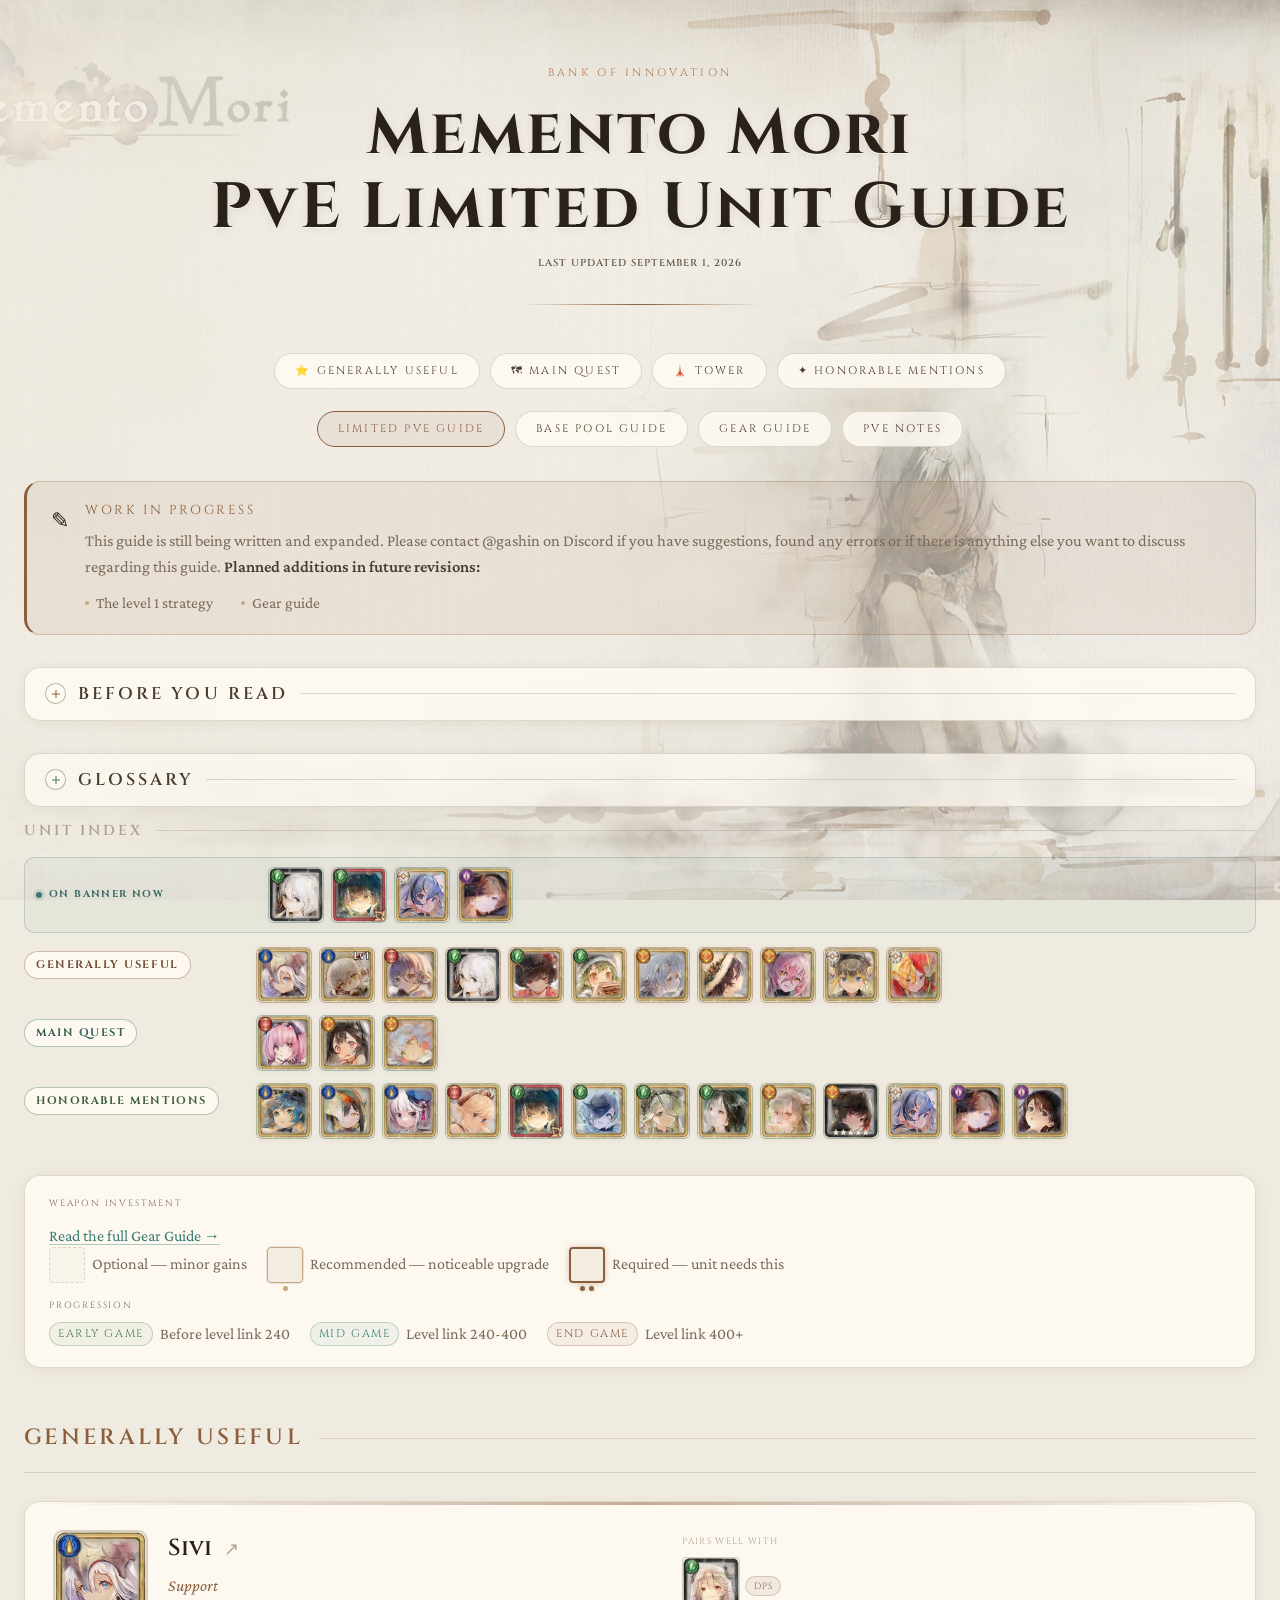
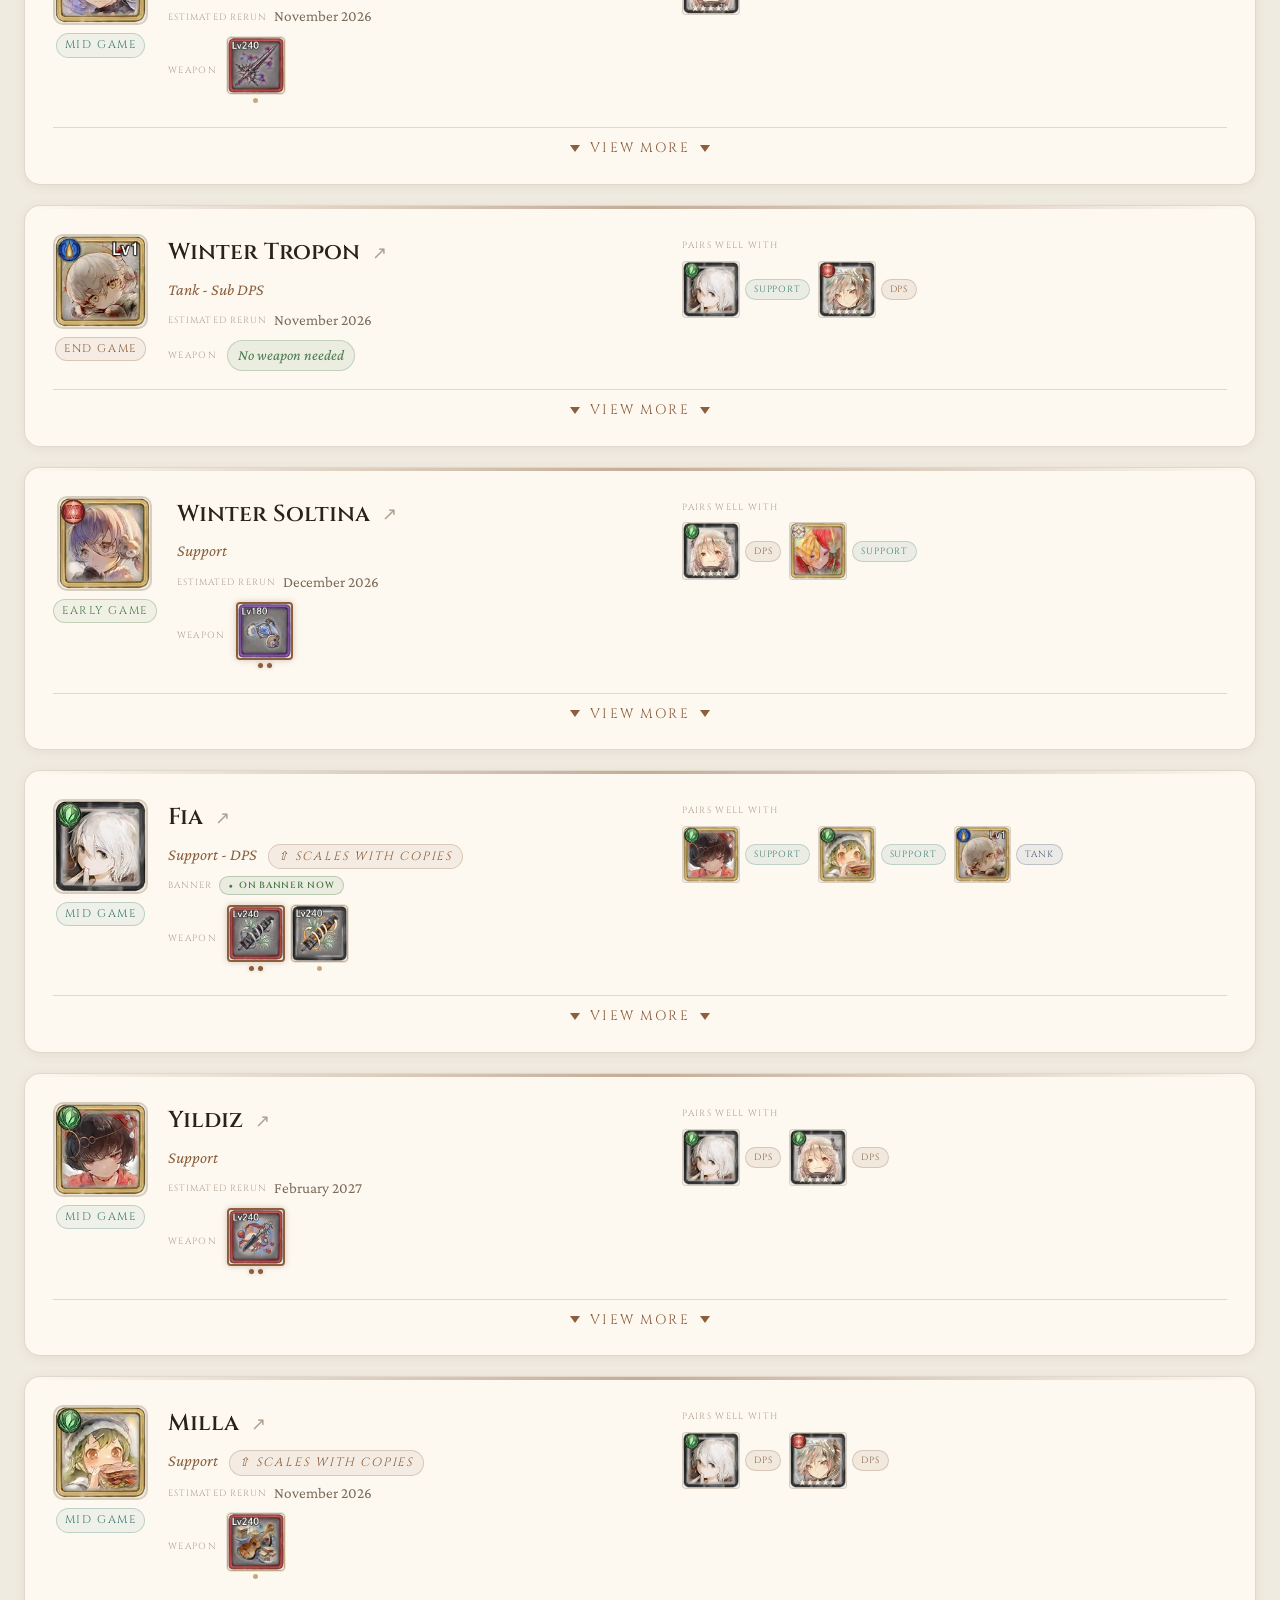
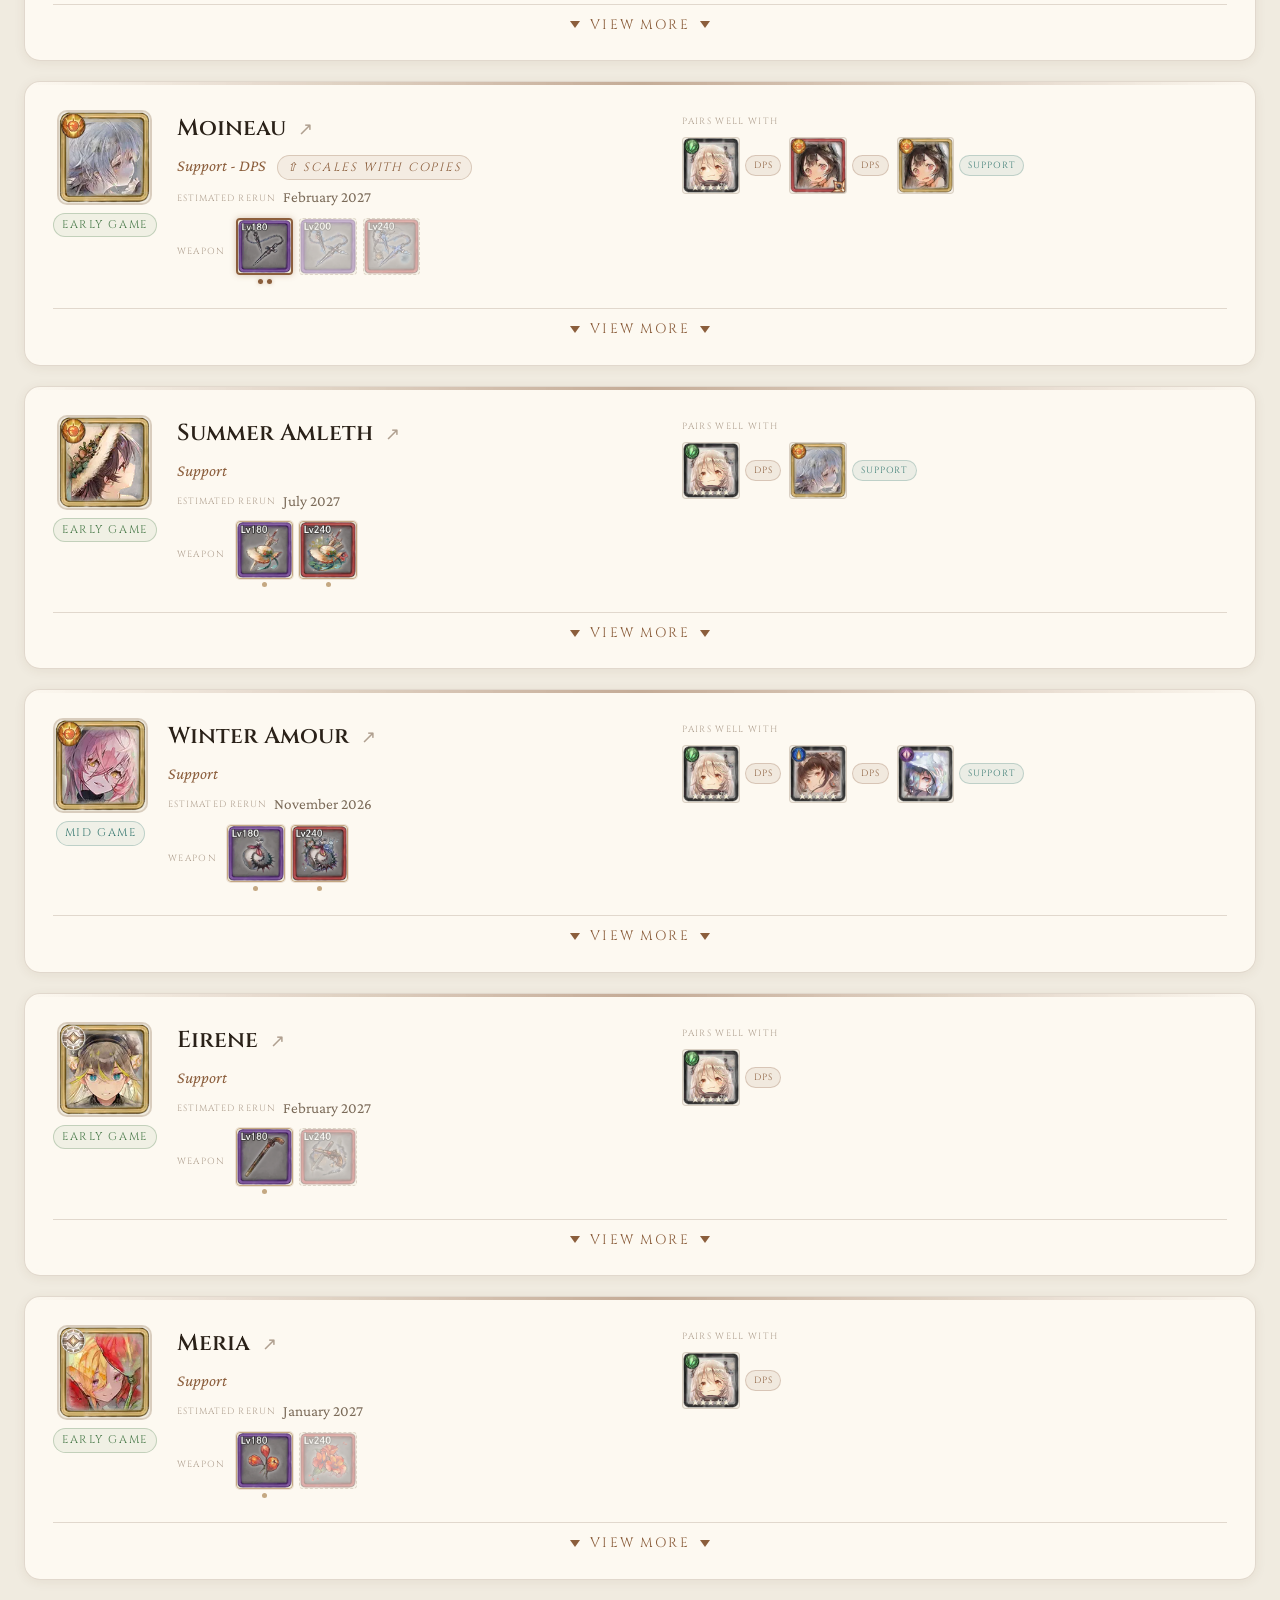
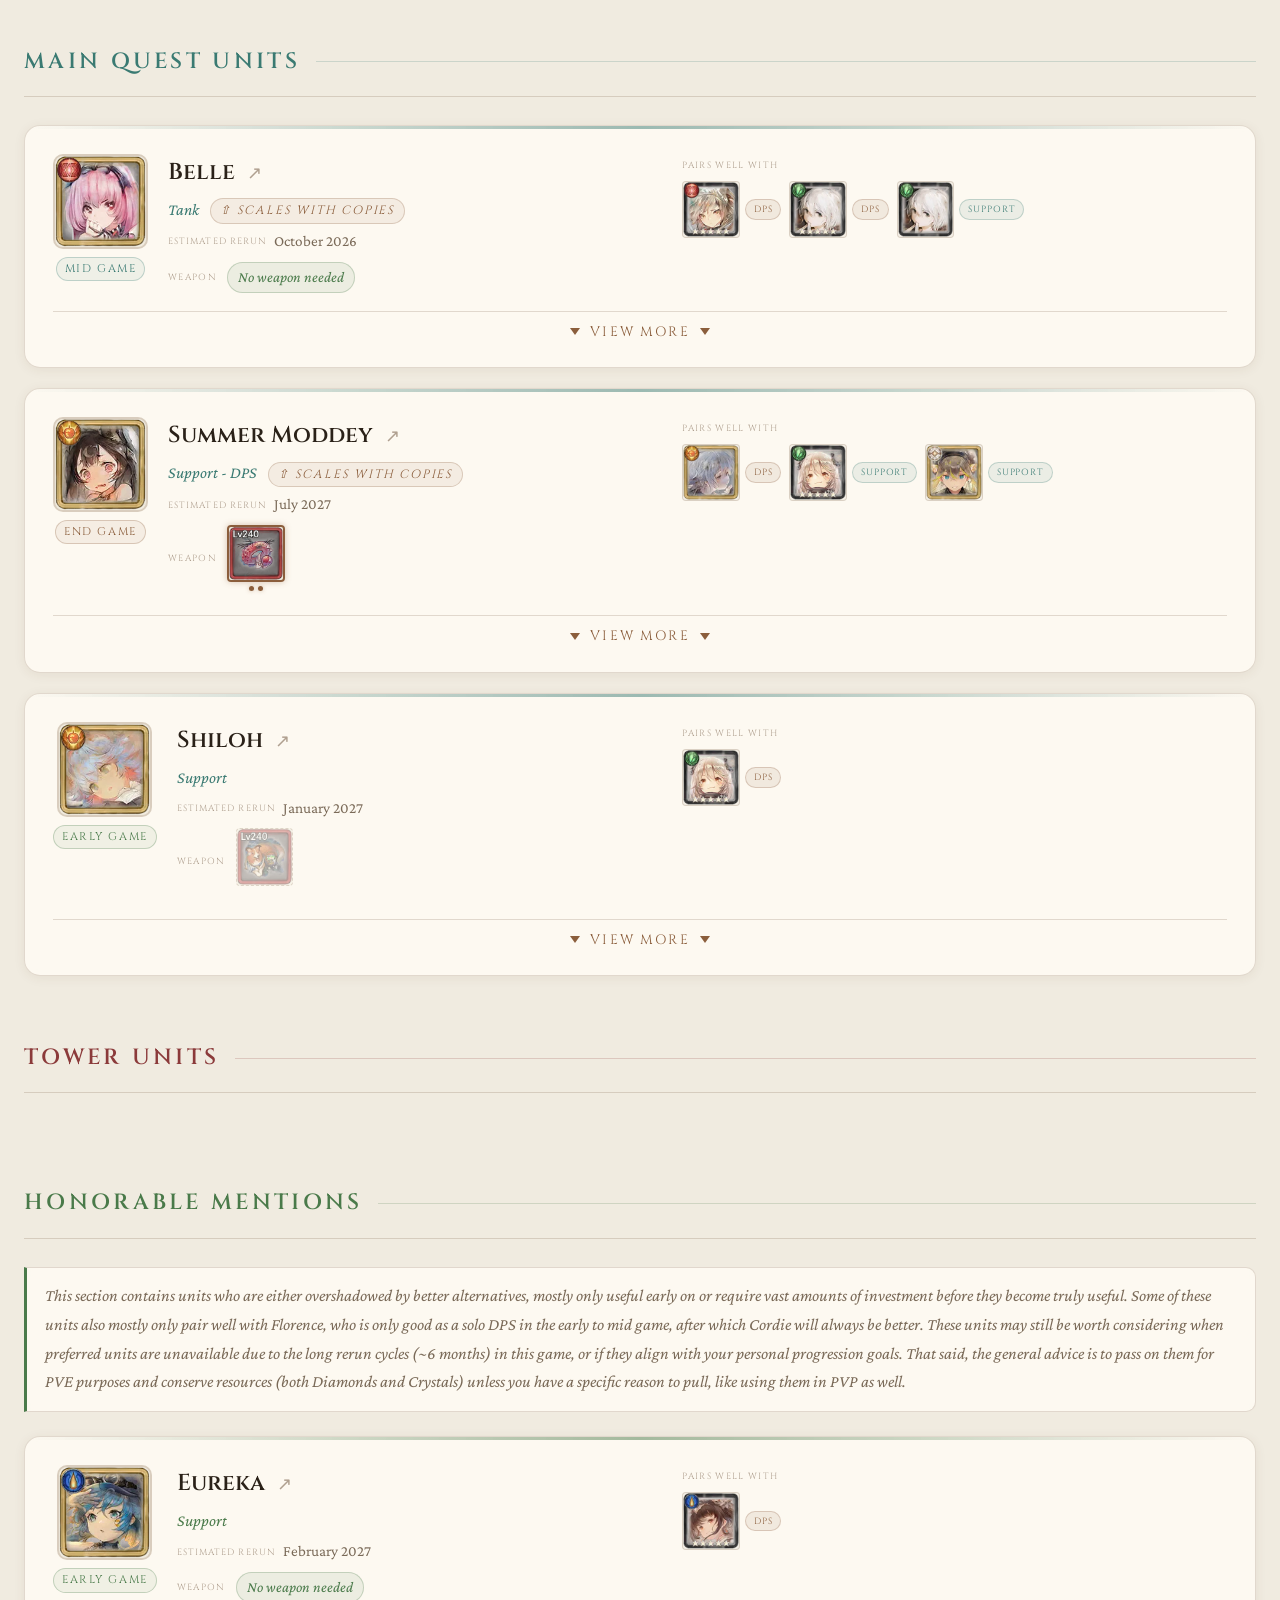
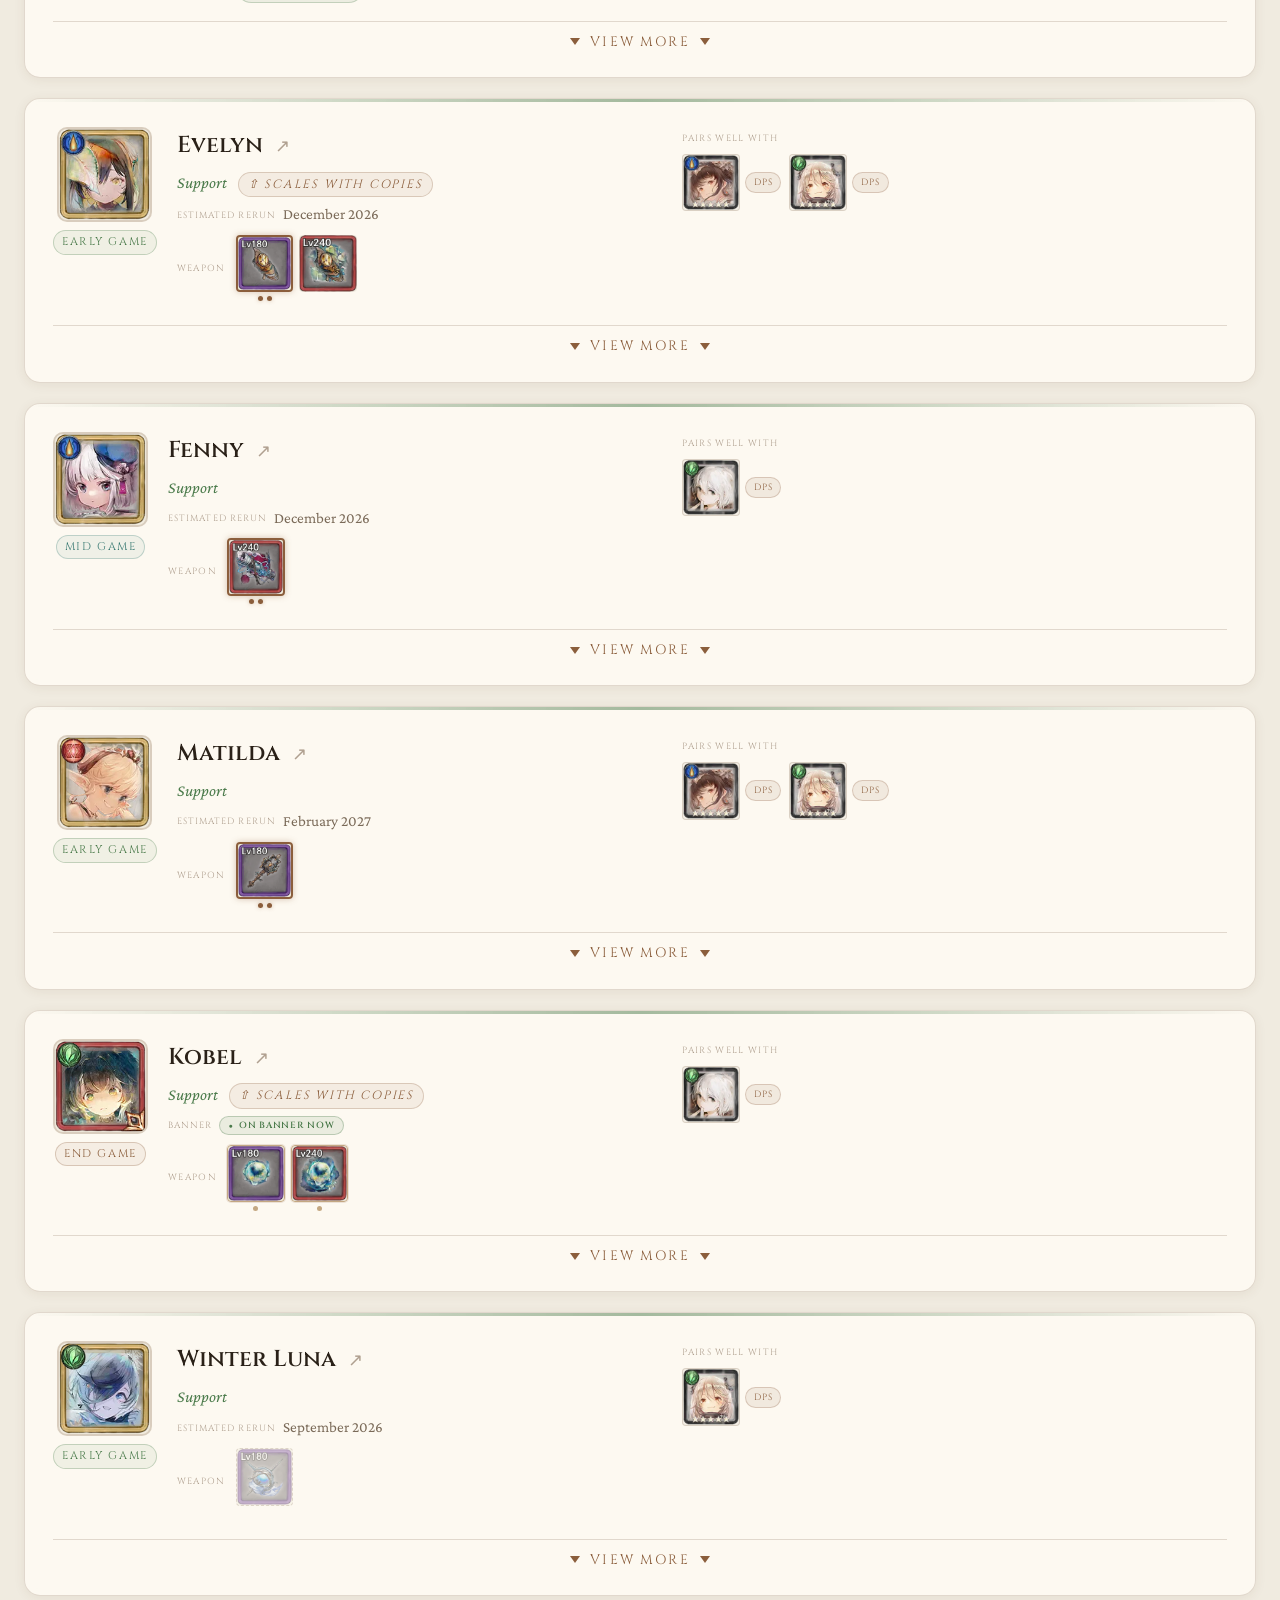
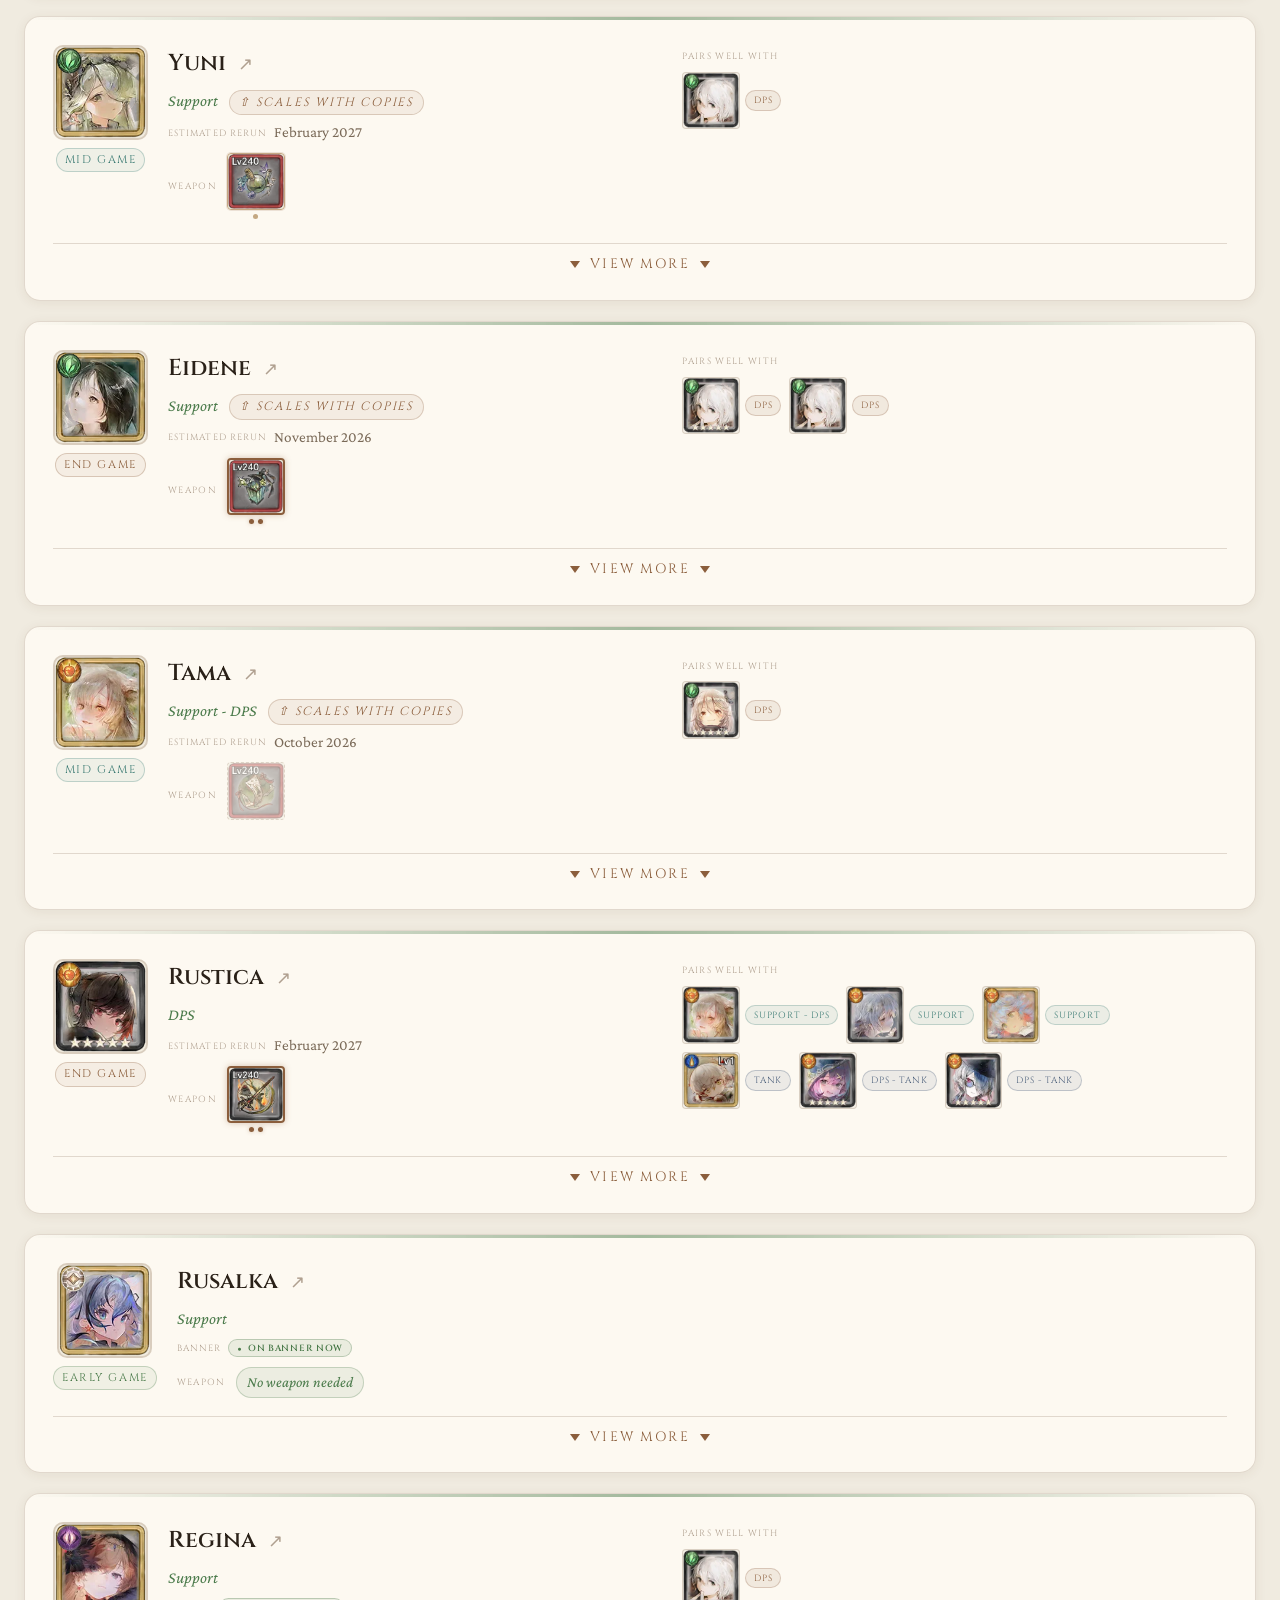
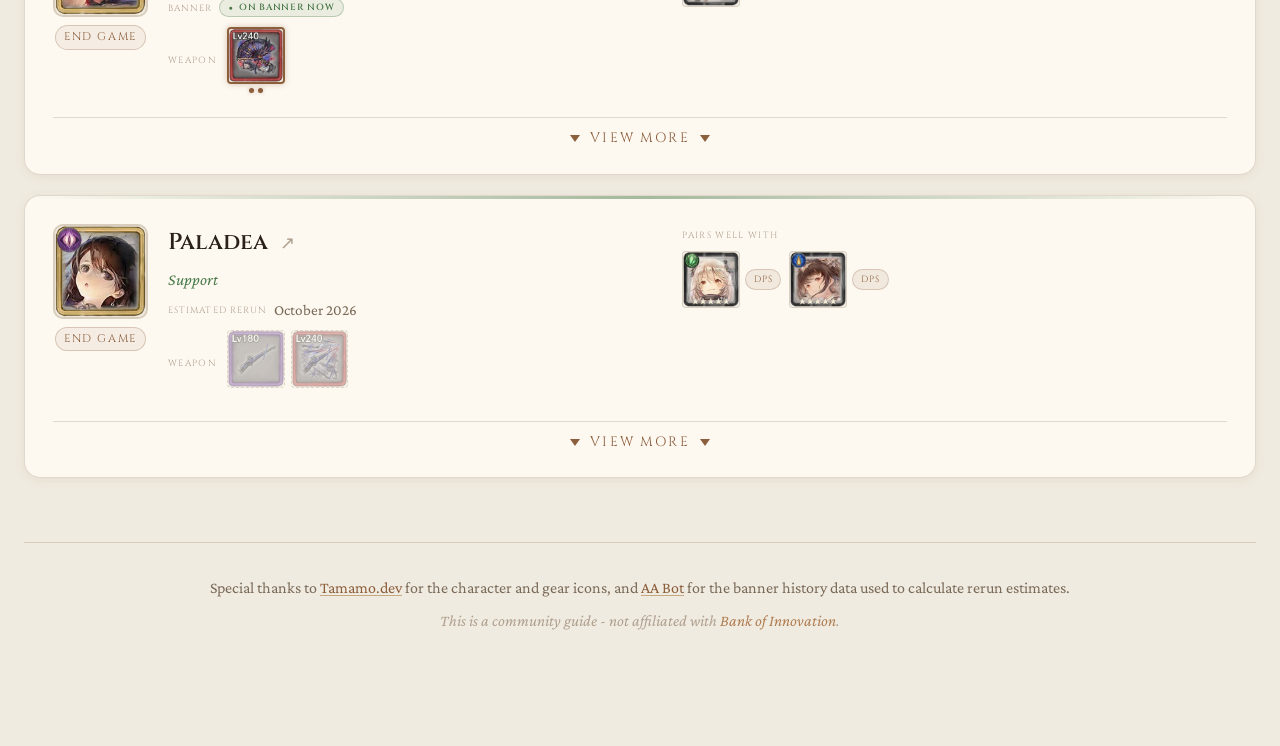
==== commit 05f9beba: "added gear guide" ====
--- a/index.html
+++ b/index.html
@@ -3,17 +3,21 @@
 <head>
     <meta charset="UTF-8" />
     <meta name="viewport" content="width=device-width, initial-scale=1.0" />
-    <title>Memento Mori — PvE Limited Unit Guide</title>
-    <meta name="description" content="MementoMori PvE guide covering limited and base-pool units, team examples, gear investment, and general PvE strategies." />
+    <title>MementoMori — PvE Limited Unit Guide</title>
     <link rel="canonical" href="https://gashinrs.github.io/memento-mori-pve-unit-guide/" />
     <meta property="og:type" content="website" />
-    <meta property="og:site_name" content="MementoMori PvE Guide" />
-    <meta property="og:title" content="MementoMori PvE Unit Guide" />
-    <meta property="og:description" content="Memento Mori PvE guide covering limited and base-pool units, team examples, gear investment, and general PvE strategies." />
     <meta property="og:url" content="https://gashinrs.github.io/memento-mori-pve-unit-guide/" />
-    <meta name="twitter:card" content="summary" />
-    <meta name="twitter:title" content="MementoMori PvE Unit Guide" />
-    <meta name="twitter:description" content="Memento Mori PvE guide covering limited and base-pool units, team examples, gear investment, and general PvE strategies." />
+    <meta property="og:title" content="MementoMori PvE Guide" />
+    <meta property="og:image" content="https://gashinrs.github.io/memento-mori-pve-unit-guide/embed/embed.png" />
+    <meta property="og:image:secure_url" content="https://gashinrs.github.io/memento-mori-pve-unit-guide/embed/embed.png" />
+    <meta property="og:image:type" content="image/png" />
+    <meta property="og:image:width" content="1307" />
+    <meta property="og:image:height" content="729" />
+    <meta property="og:image:alt" content="MementoMori PvE Unit Guide preview" />
+    <meta name="twitter:card" content="summary_large_image" />
+    <meta name="twitter:title" content="MementoMori PvE Guide" />
+    <meta name="twitter:image" content="https://gashinrs.github.io/memento-mori-pve-unit-guide/embed/embed.png" />
+    <meta name="twitter:image:alt" content="MementoMori PvE Unit Guide preview" />
     <link rel="preconnect" href="https://fonts.googleapis.com" />
     <link rel="preconnect" href="https://fonts.gstatic.com" crossorigin />
     <link href="https://fonts.googleapis.com/css2?family=Cinzel:wght@400;600;700&family=Crimson+Pro:ital,wght@0,300;0,400;0,600;1,300;1,400&display=swap" rel="stylesheet" />
@@ -32,6 +36,7 @@
     <nav class="nav page-nav">
         <a href="index.html" aria-current="page">Limited PvE Guide</a>
         <a href="base-pool.html">Base Pool Guide</a>
+        <a href="gear.html">Gear Guide</a>
         <a href="concepts.html">PvE Notes</a>
     </nav>
 
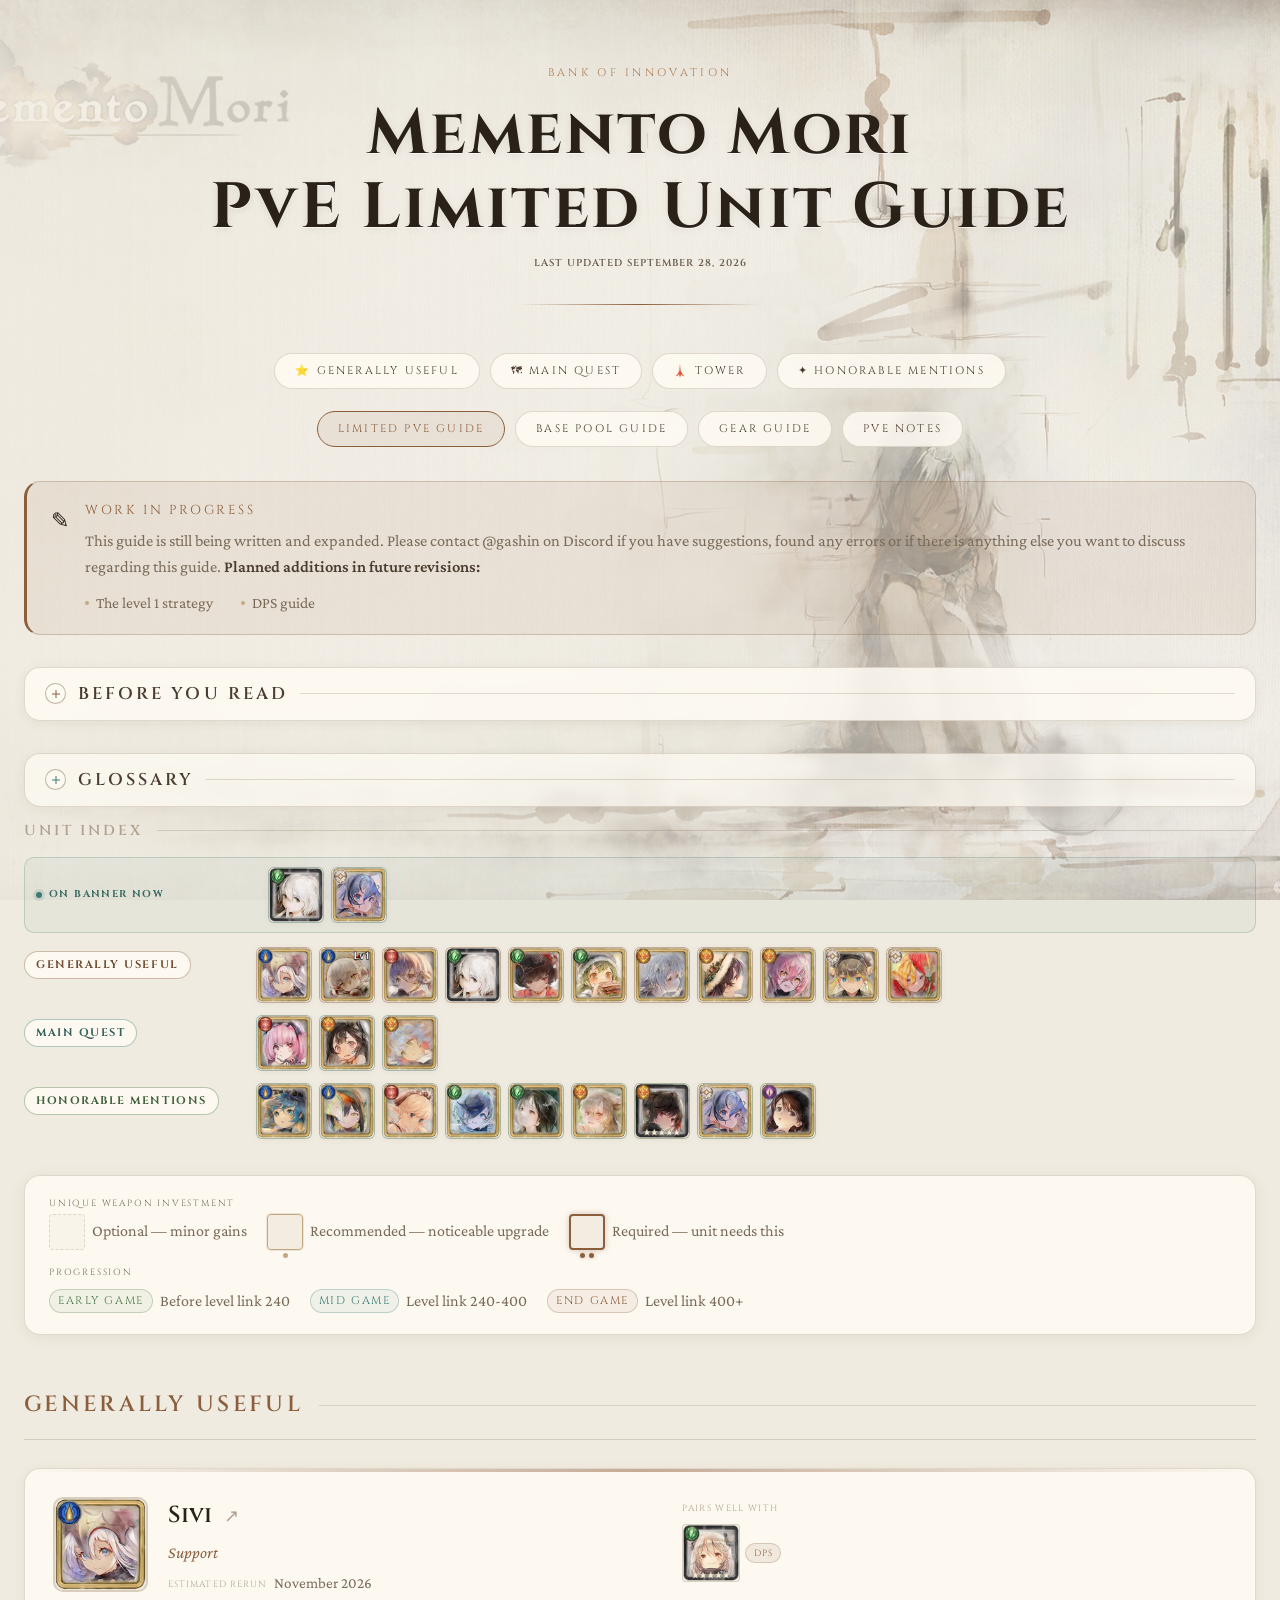
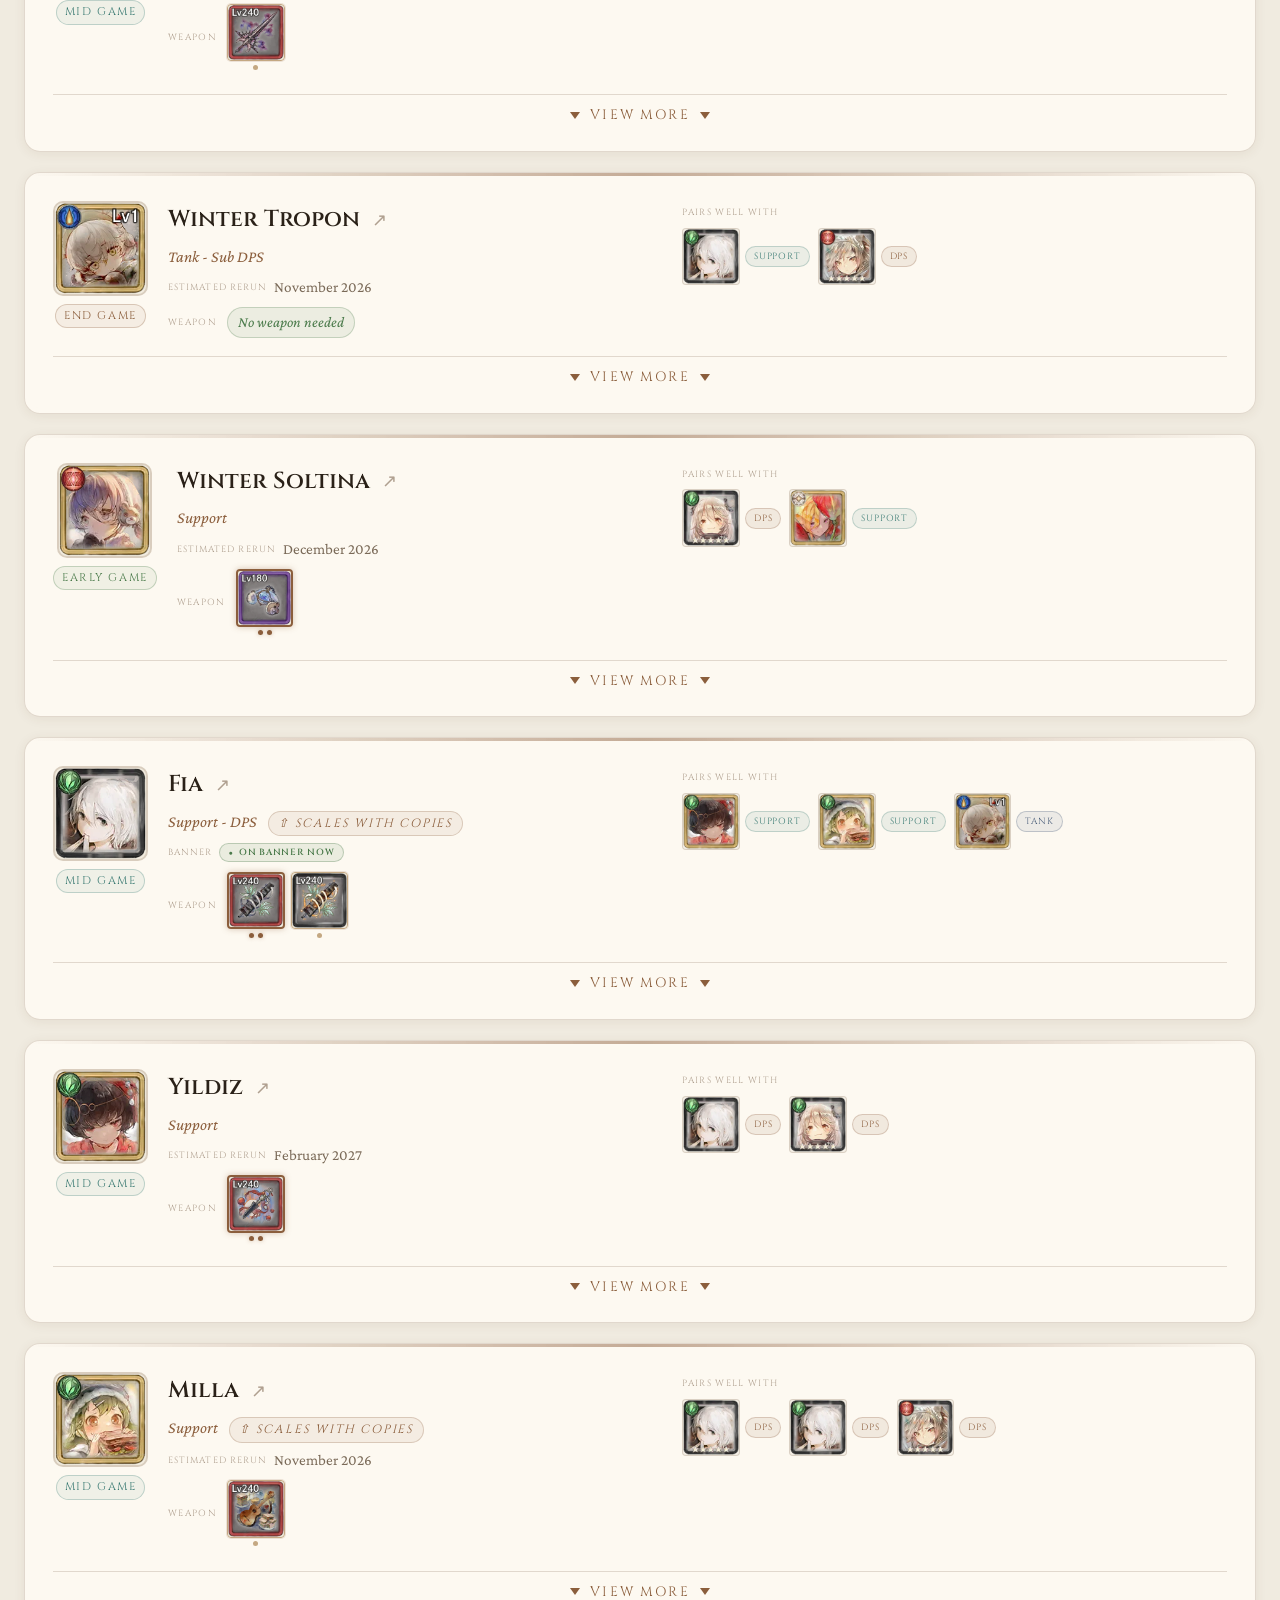
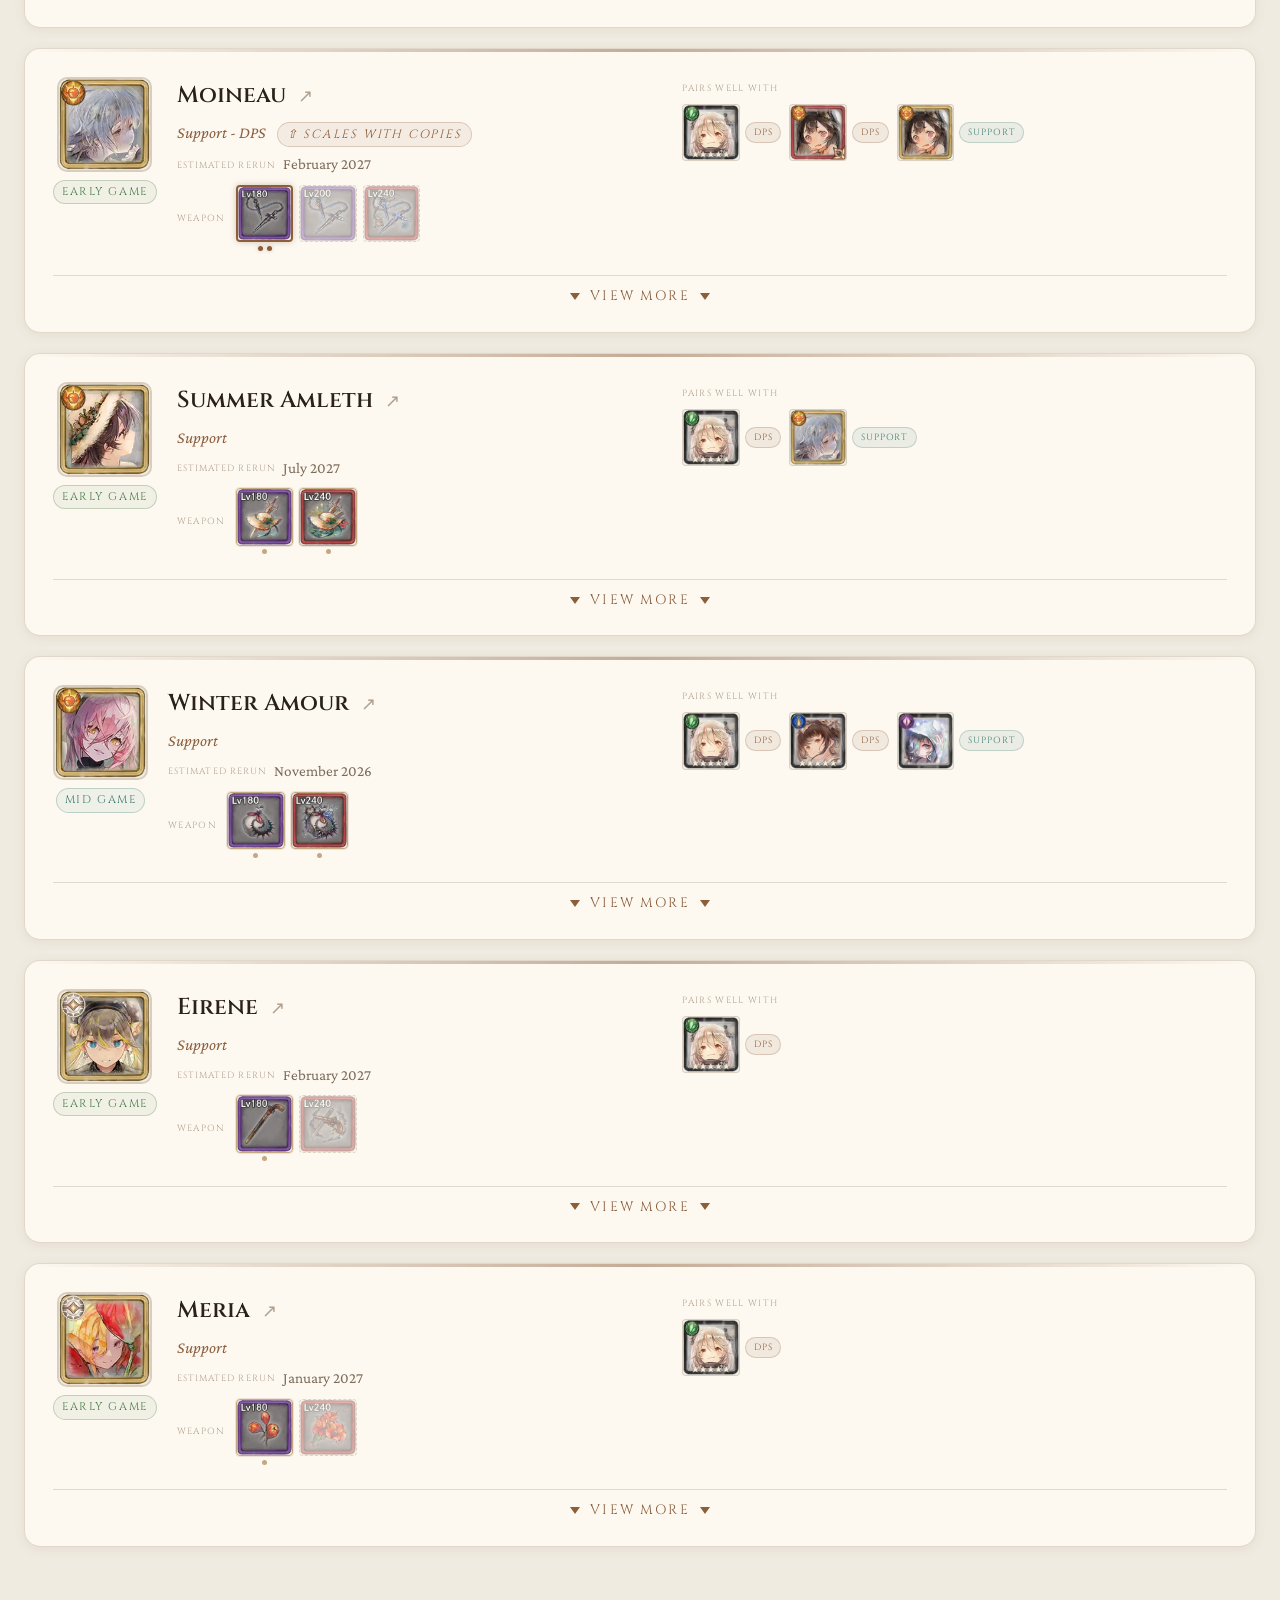
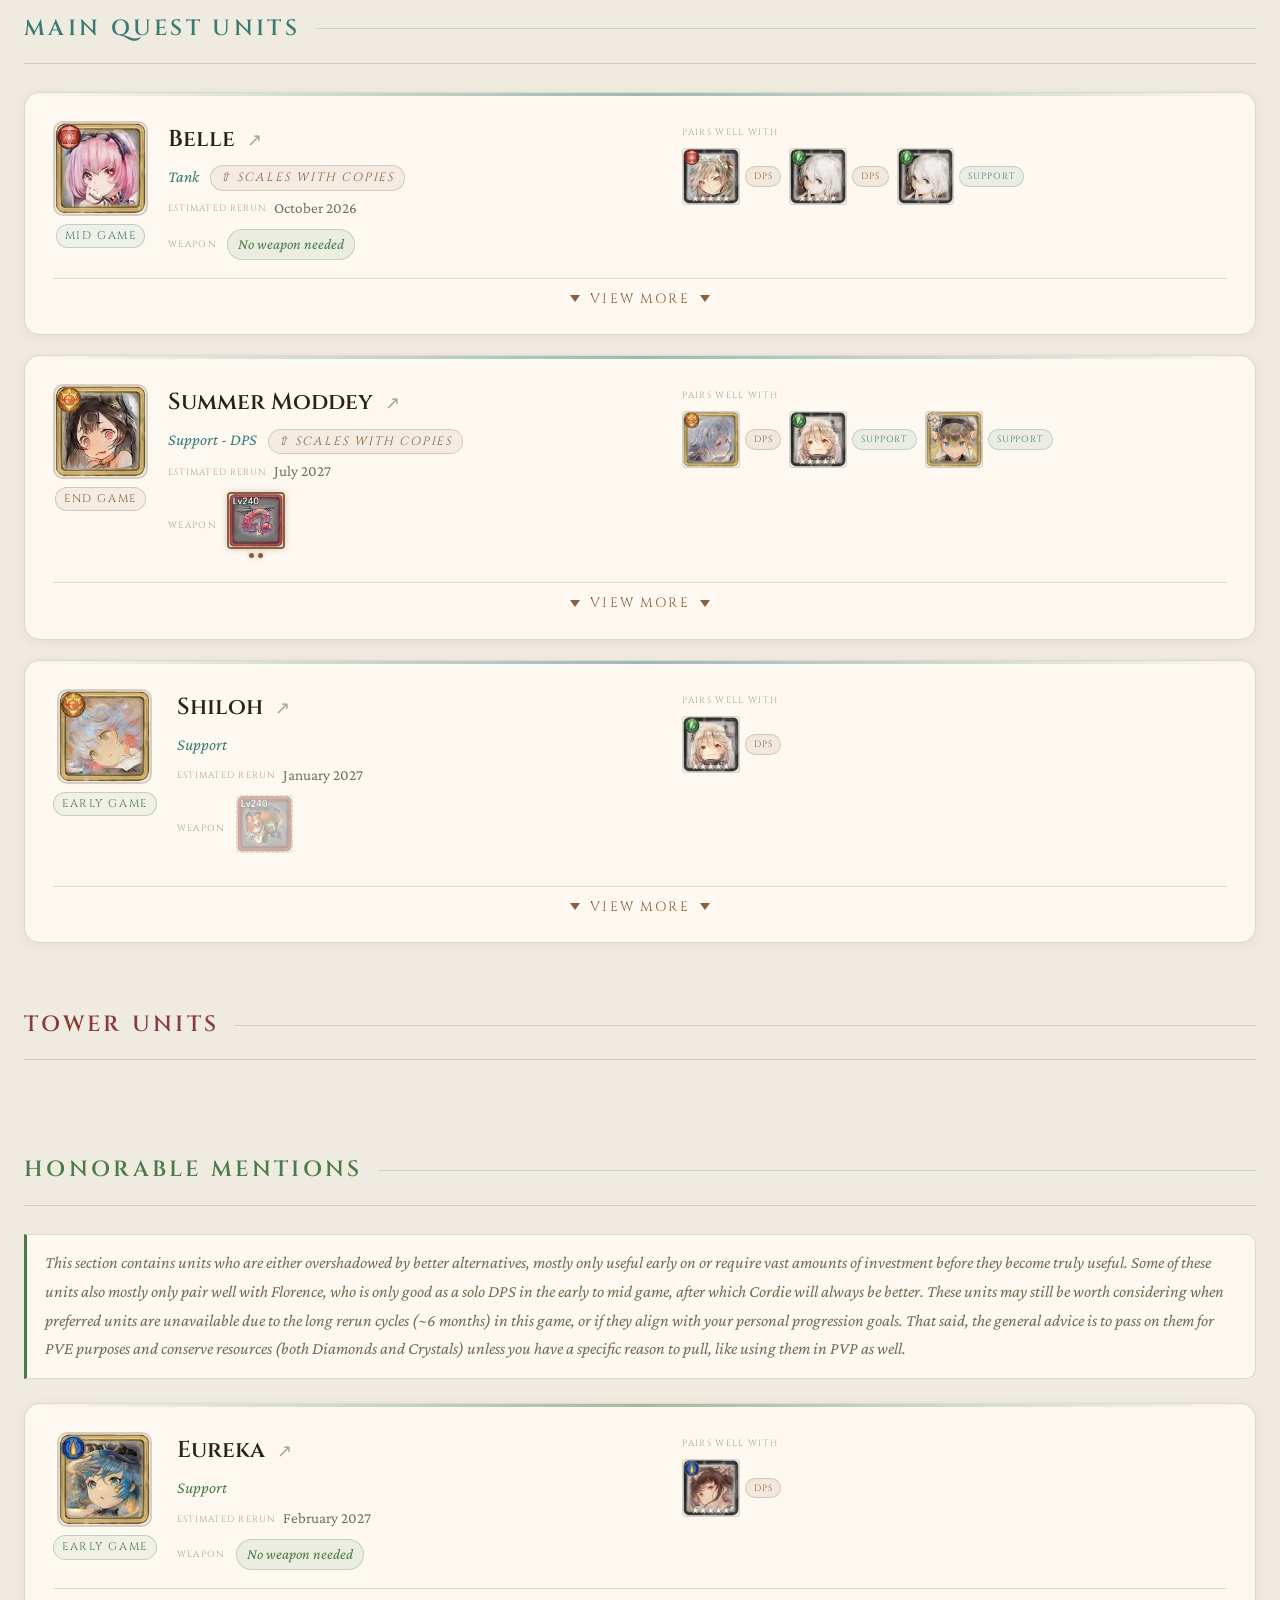
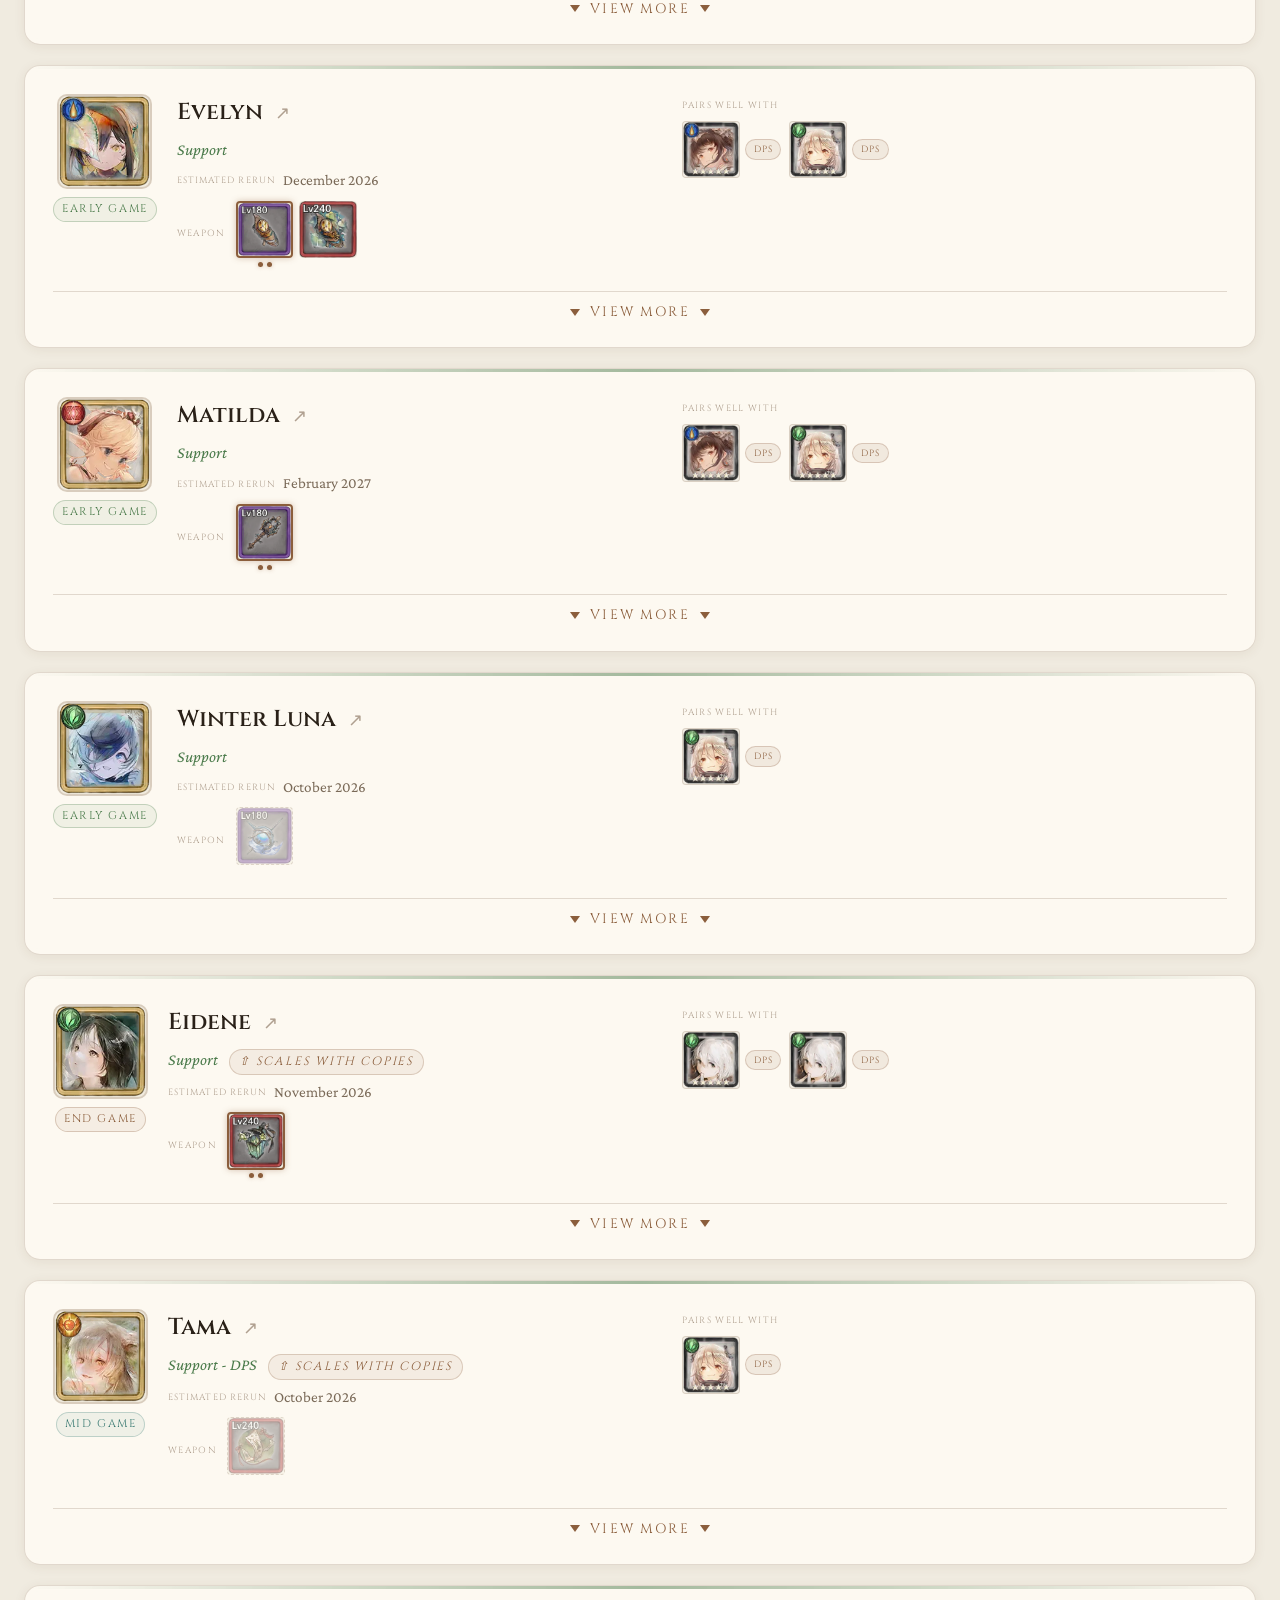
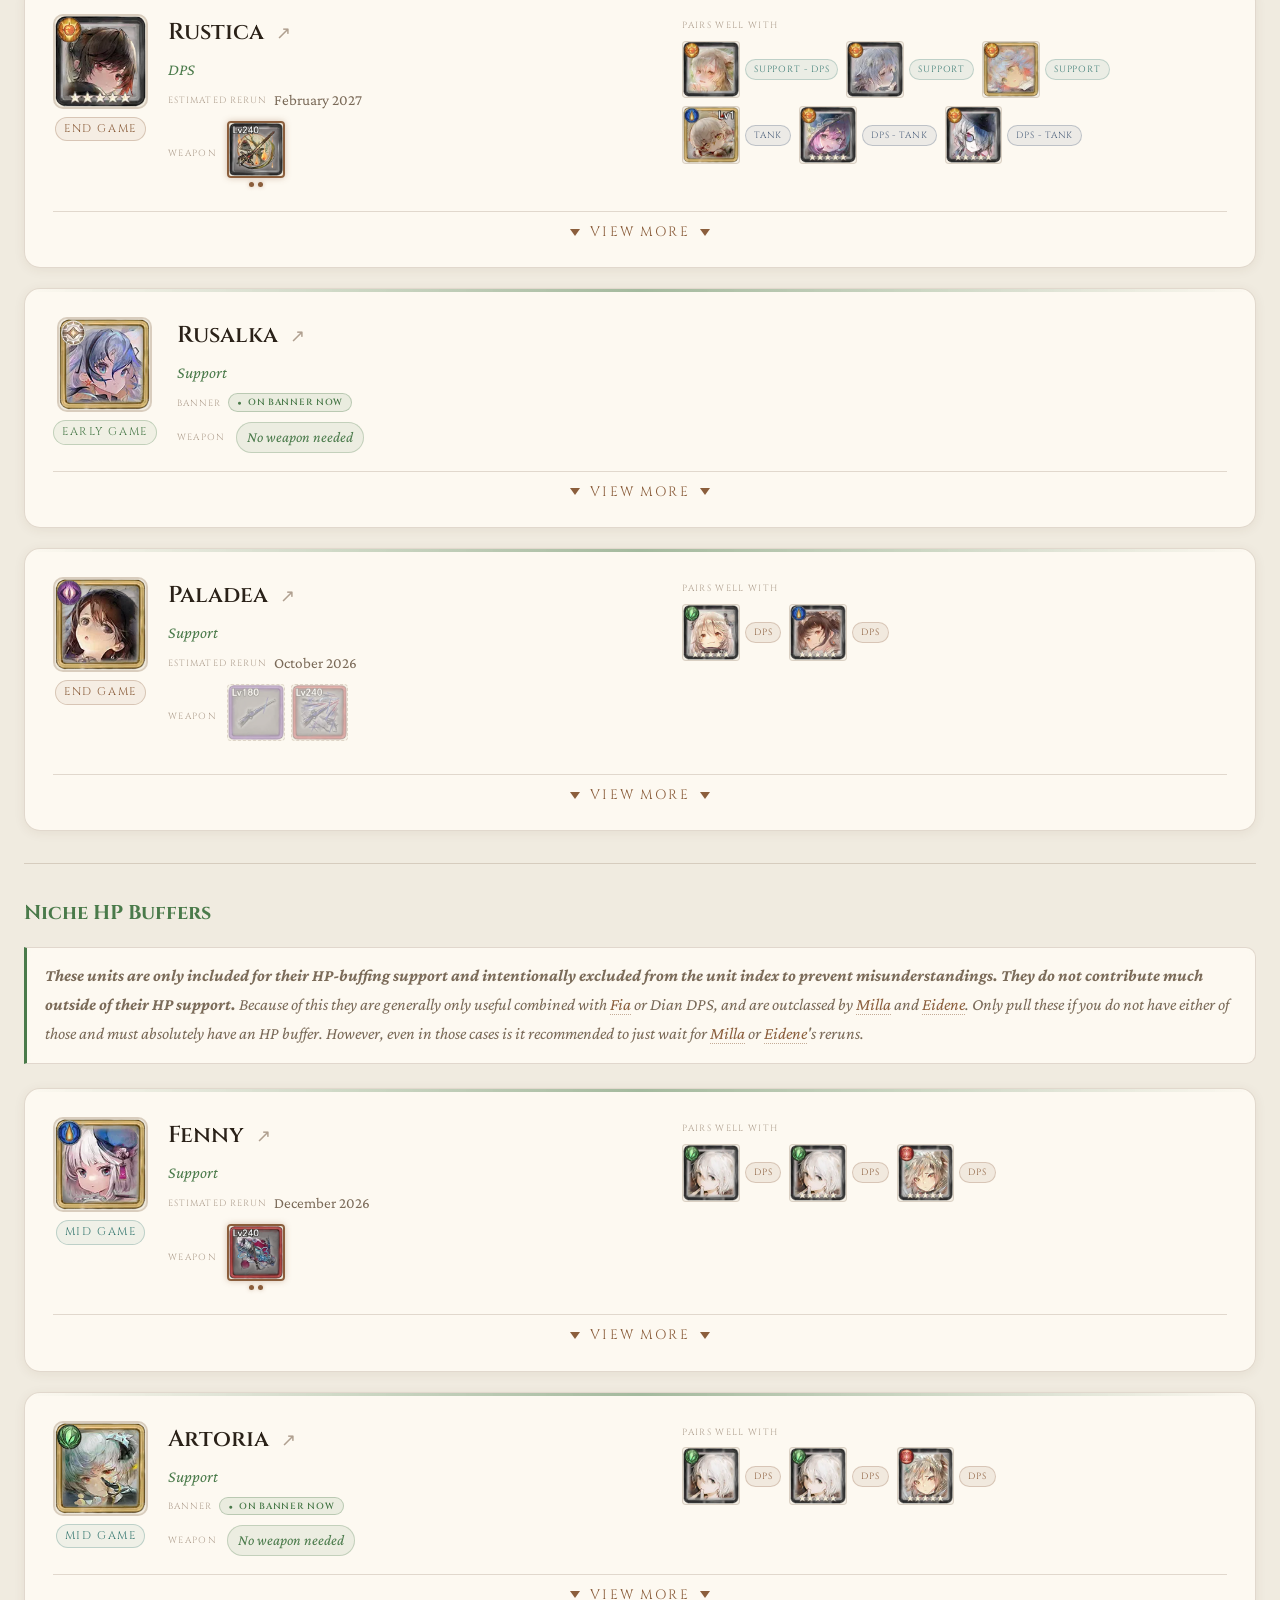
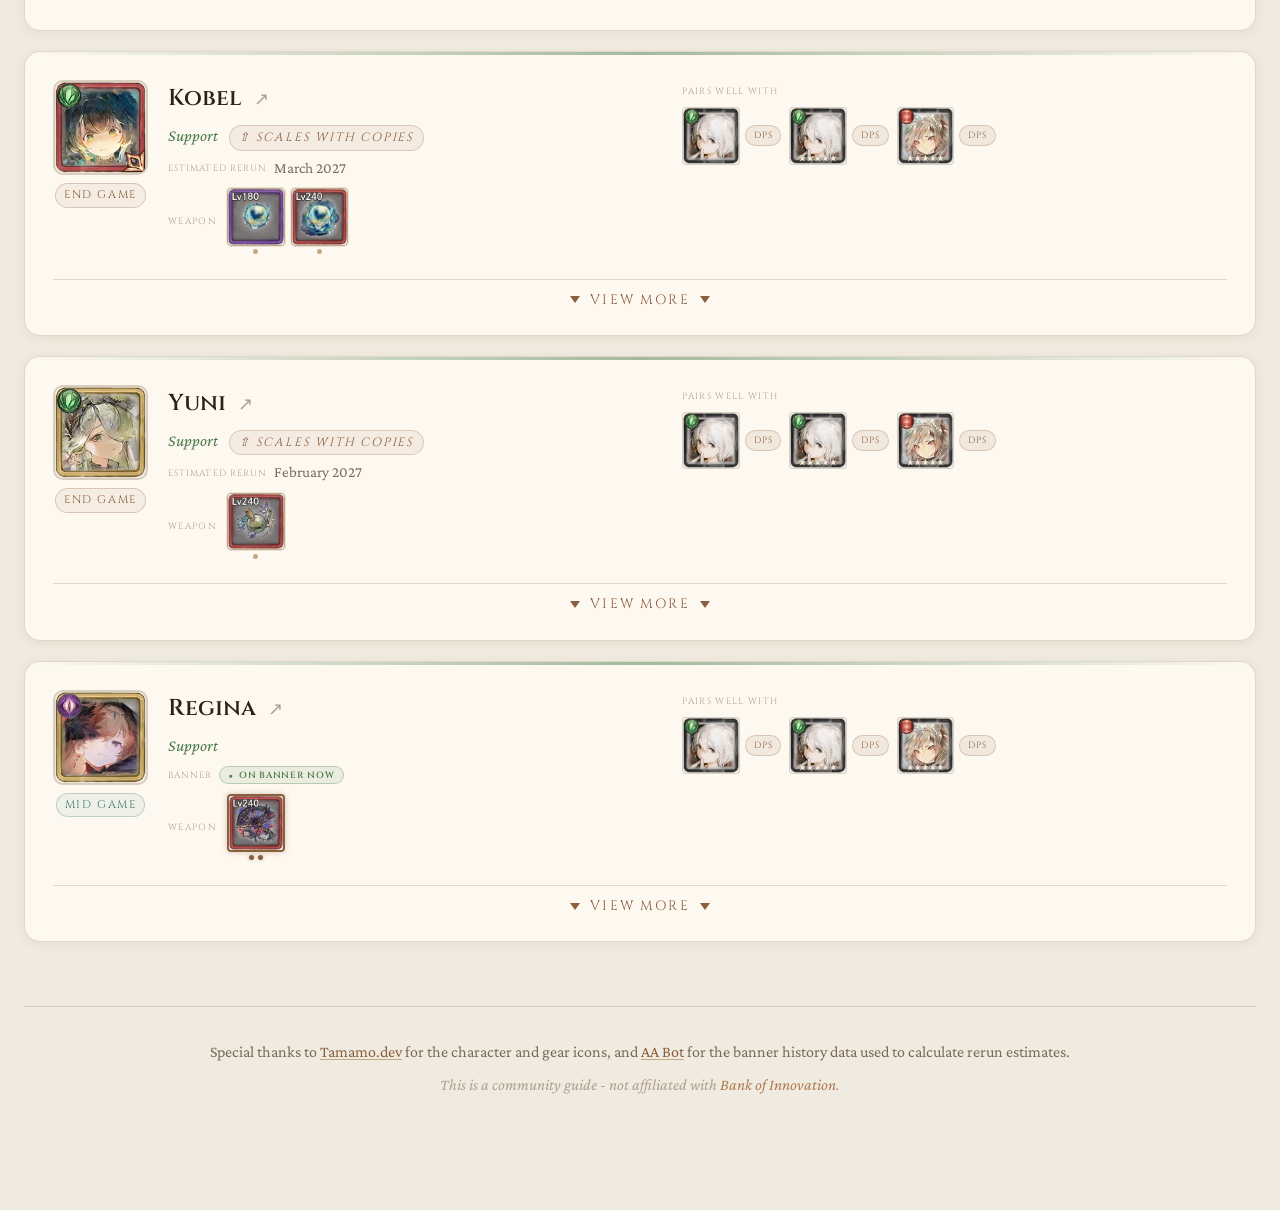
==== commit 7a95f4cc: "added extra section for hp buffers" ====
--- a/index.html
+++ b/index.html
@@ -361,6 +361,12 @@
     /* ── Sections ── */
     var SECTIONS = SITE_CONTENT.sections;
 
+    function isSubsectionUnit(sec, unit) {
+        return (sec.subsections || []).some(function(group) {
+            return group.units.indexOf(unit.id) !== -1;
+        });
+    }
+
     function renderHeader() {
         document.getElementById('site-header').innerHTML =
             '<p class="header-eyebrow">' + SITE_CONTENT.header.eyebrow + '</p>' +
@@ -438,7 +444,7 @@
         var activeUnitIds = {};
         SECTIONS.forEach(function(sec) {
             (UNITS[sec.key] || []).forEach(function(unit) {
-                if (unit.rerun && unit.rerun.active && !activeUnitIds[unit.id]) {
+                if (!isSubsectionUnit(sec, unit) && unit.rerun && unit.rerun.active && !activeUnitIds[unit.id]) {
                     activeUnitIds[unit.id] = true;
                     activeUnits.push(unit);
                 }
@@ -472,7 +478,7 @@
                 return '<div class="overview-group" data-cat="' + sec.key + '">' +
                     '<div class="overview-label">' + (sec.navLabel || sec.label) + '</div>' +
                     '<div class="overview-icons">' +
-                    units.map(function(unit) {
+                    units.filter(function(unit) { return !isSubsectionUnit(sec, unit); }).map(function(unit) {
                         return '<a class="overview-icon tip-icon" href="#' + unitAnchor(unit) + '" aria-label="' + unit.name + '">' +
                             imgFB('icons/units/' + unit.id + '.png', unit.name,
                                 '<div class="overview-placeholder" style="display:none">?</div>') +
@@ -503,7 +509,16 @@
 
     document.getElementById('mount').innerHTML = SECTIONS.map(function(sec) {
         var units = UNITS[sec.key] || [];
-        var cards = units.map(renderCard).join('');
+        var cards = units.filter(function(unit) { return !isSubsectionUnit(sec, unit); }).map(renderCard).join('');
+        var subsections = (sec.subsections || []).map(function(group) {
+            var groupUnits = group.units.map(function(id) {
+                return units.find(function(unit) { return unit.id === id; });
+            }).filter(Boolean);
+            return '<section class="unit-subsection" id="' + group.id + '">' +
+                '<h3>' + group.label + '</h3>' +
+                (group.note ? '<div class="section-note">' + linkGuideTerms(group.note, {}) + '</div>' : '') +
+                '<div class="unit-grid">' + groupUnits.map(renderCard).join('') + '</div></section>';
+        }).join('');
         var note = sec.note
             ? '<div class="section-note">' + sec.note + '</div>'
             : '';
@@ -512,8 +527,10 @@
             '<h2>' + sec.label + '</h2>' +
             '<div class="section-line"></div>' +
             '</div>' +
+            (sec.remainingLabel ? '<h3 class="remaining-units-heading">' + sec.remainingLabel + '</h3>' : '') +
             note +
             '<div class="unit-grid">' + cards + '</div>' +
+            subsections +
             '</section>';
     }).join('');
 
--- a/style.css
+++ b/style.css
@@ -747,6 +747,21 @@
     padding: 2px 9px;
     margin-left: 8px;
     vertical-align: middle;
+}
+
+.unit-subsection {
+    padding-top: 32px;
+    margin-top: 32px;
+    border-top: 1px solid var(--border);
+    scroll-margin-top: 90px;
+}
+
+.unit-subsection h3,
+.remaining-units-heading {
+    font-family: 'Cinzel', serif;
+    color: var(--cat);
+    font-size: 1rem;
+    margin-bottom: 18px;
 }
 
 .section-note {
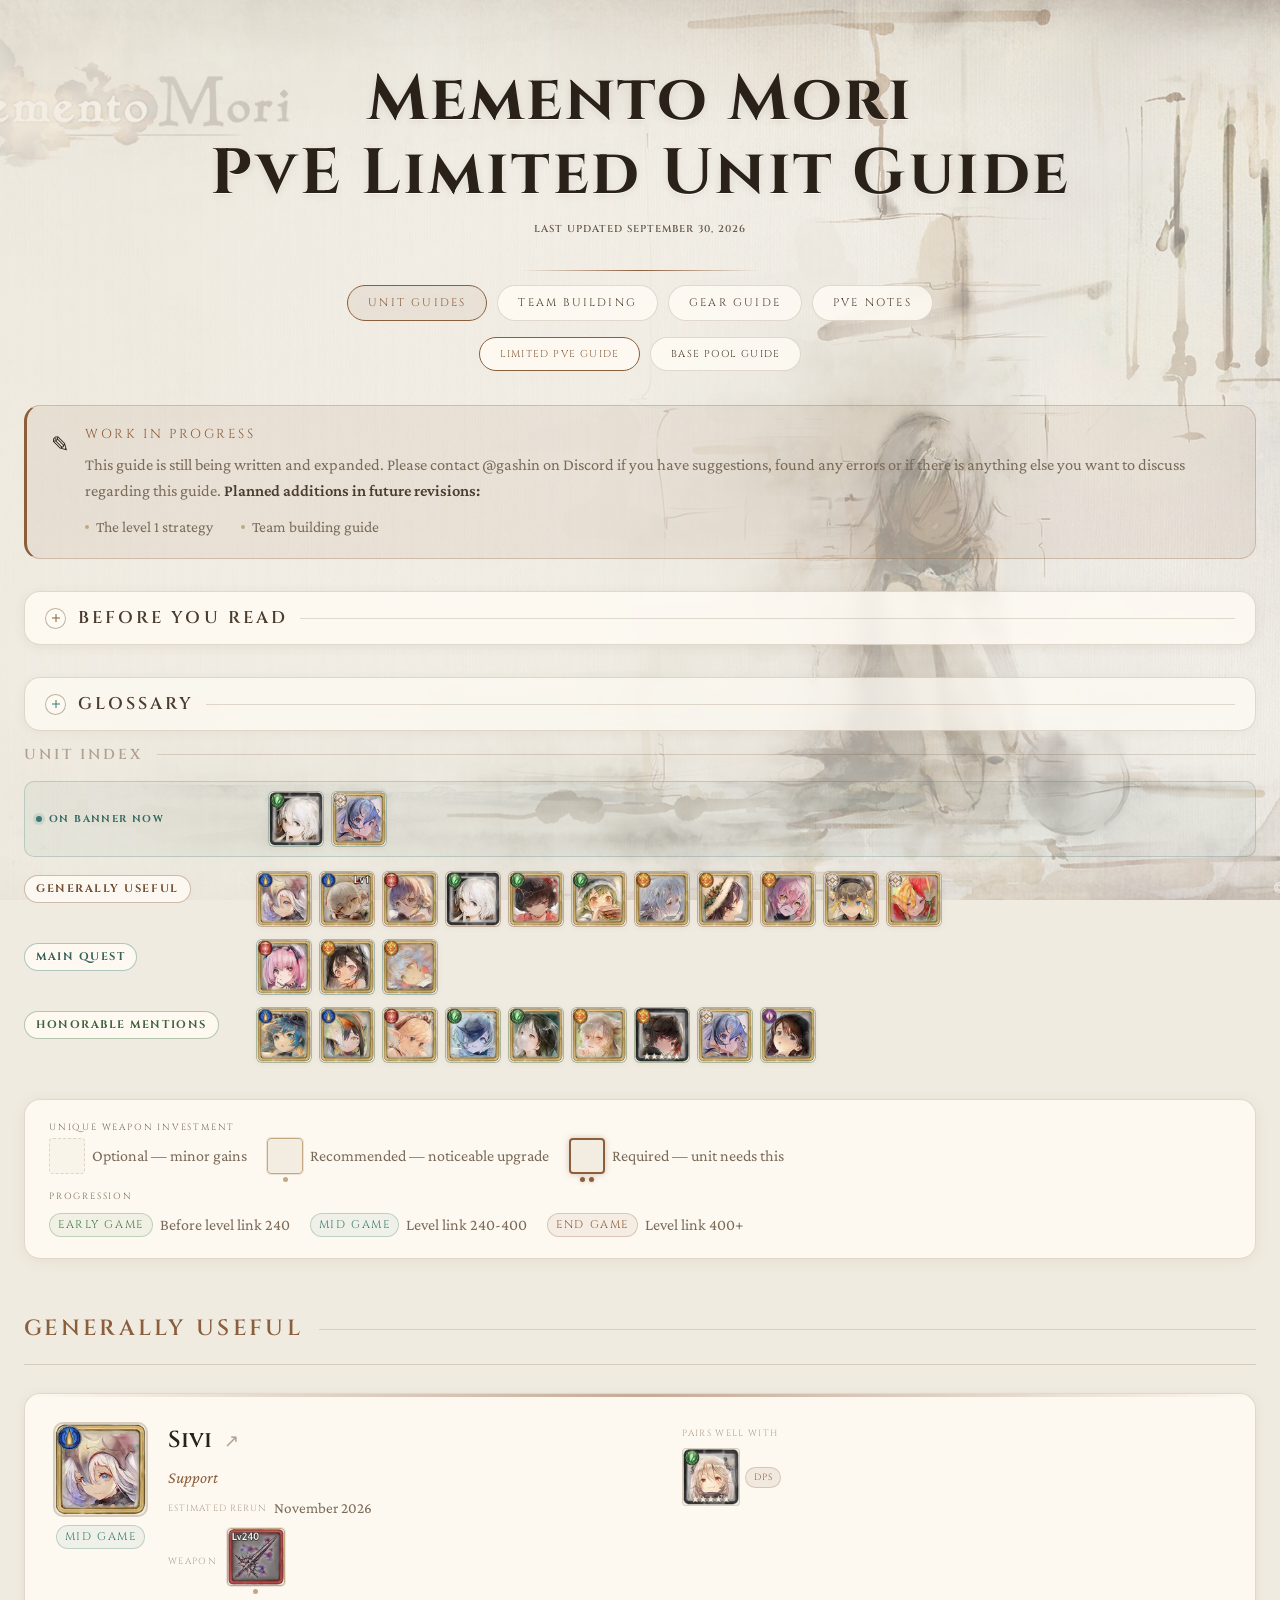
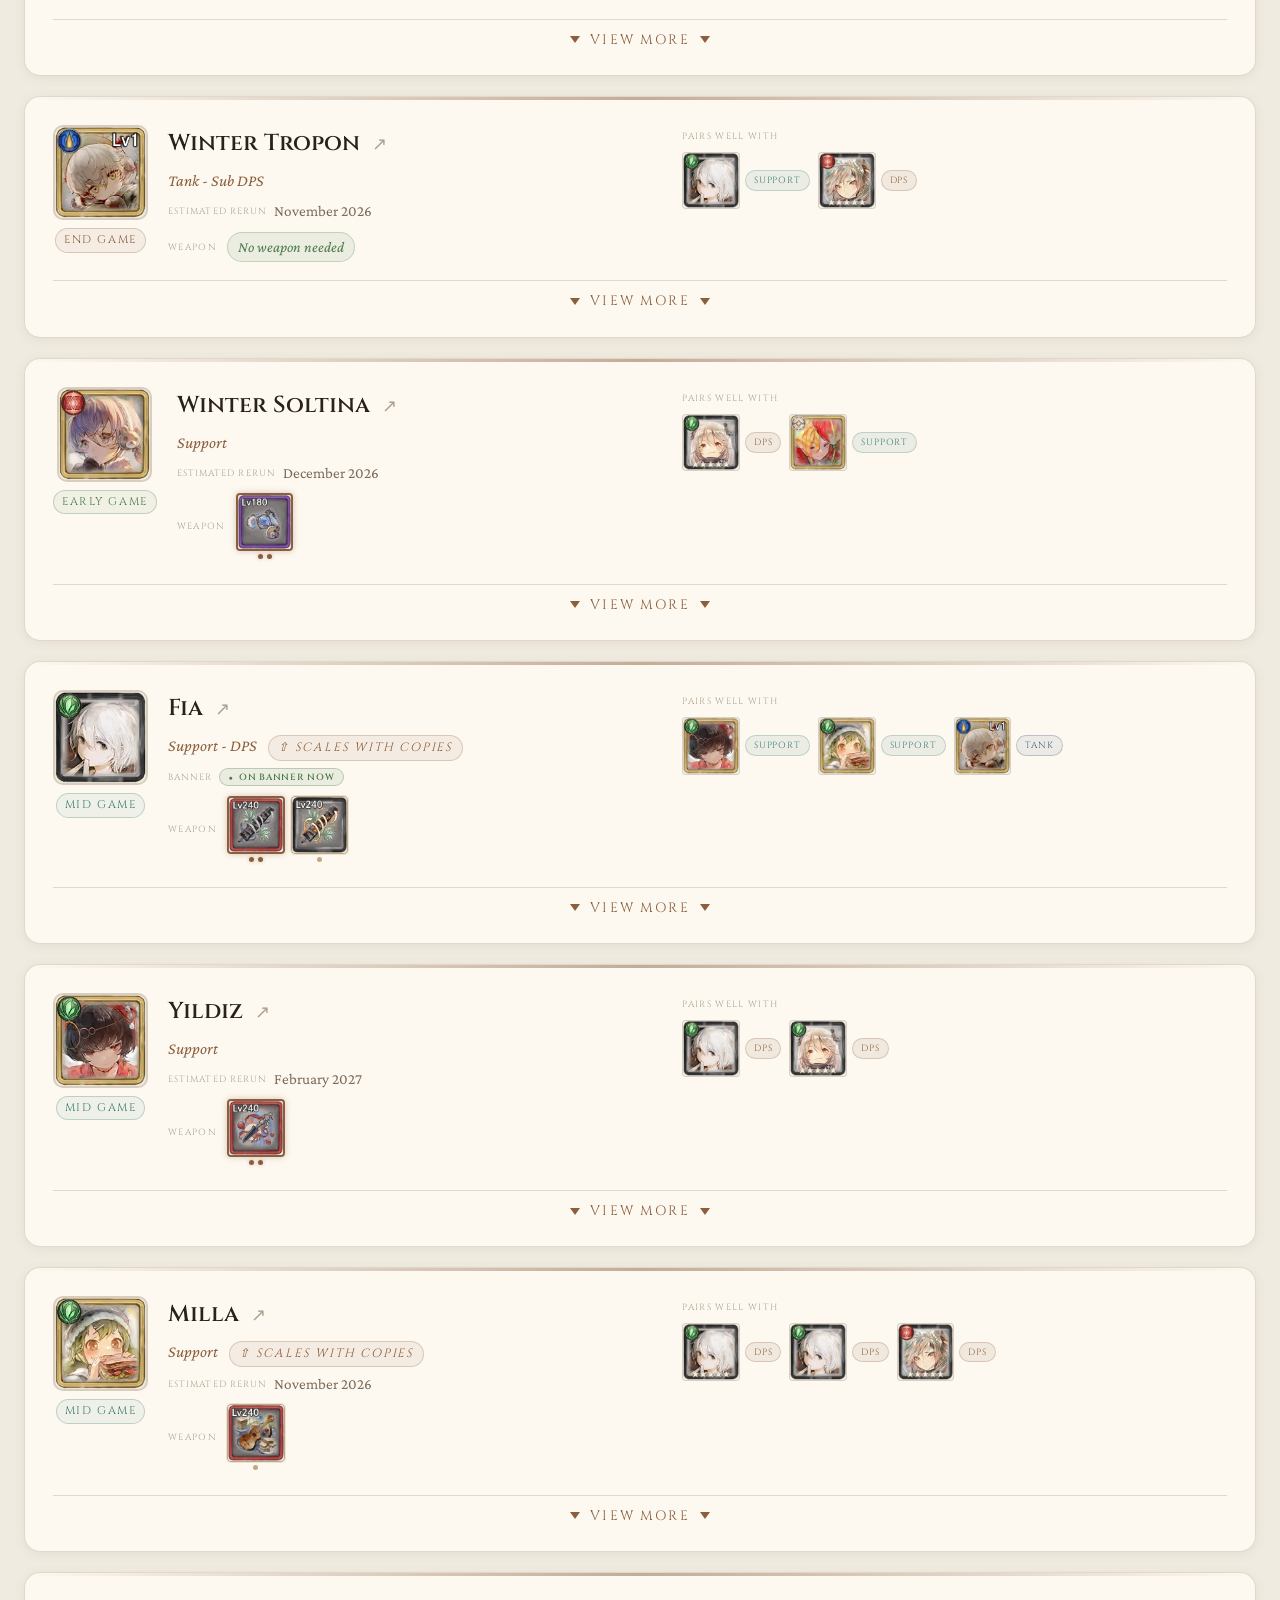
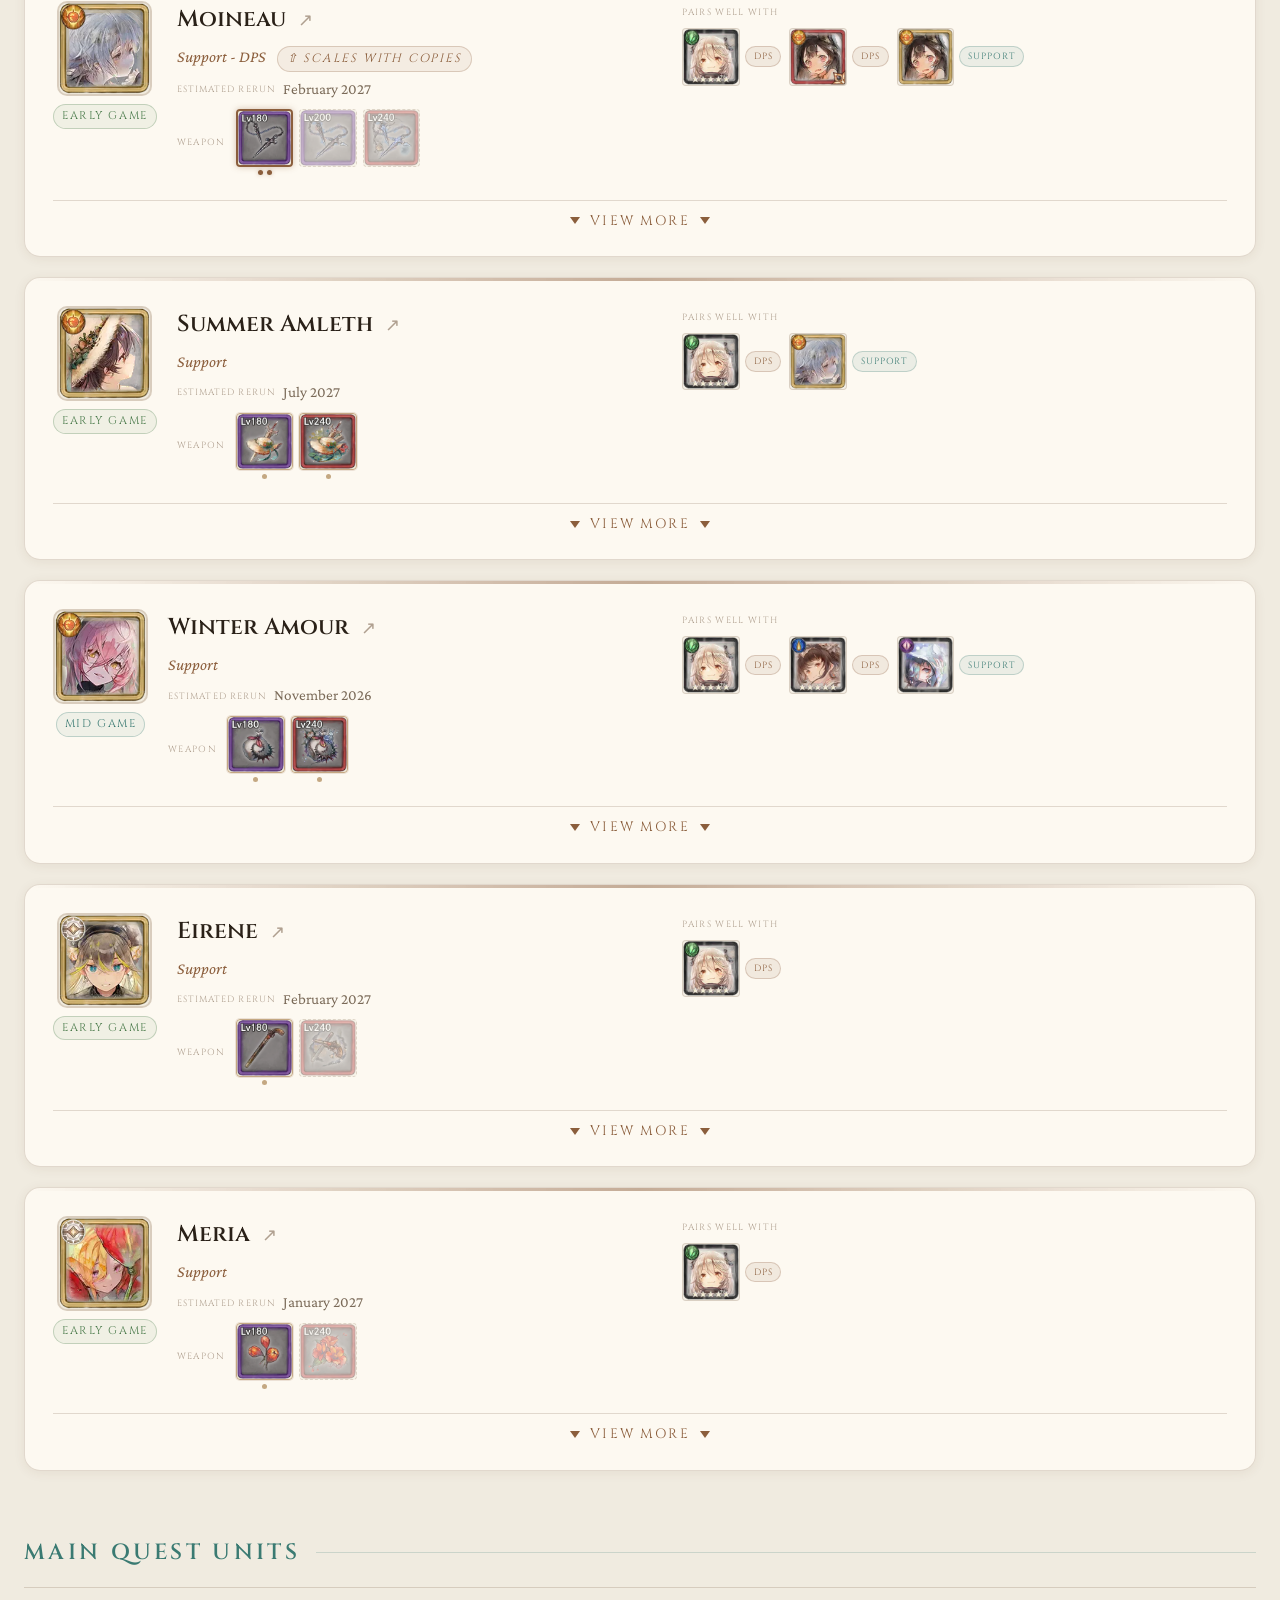
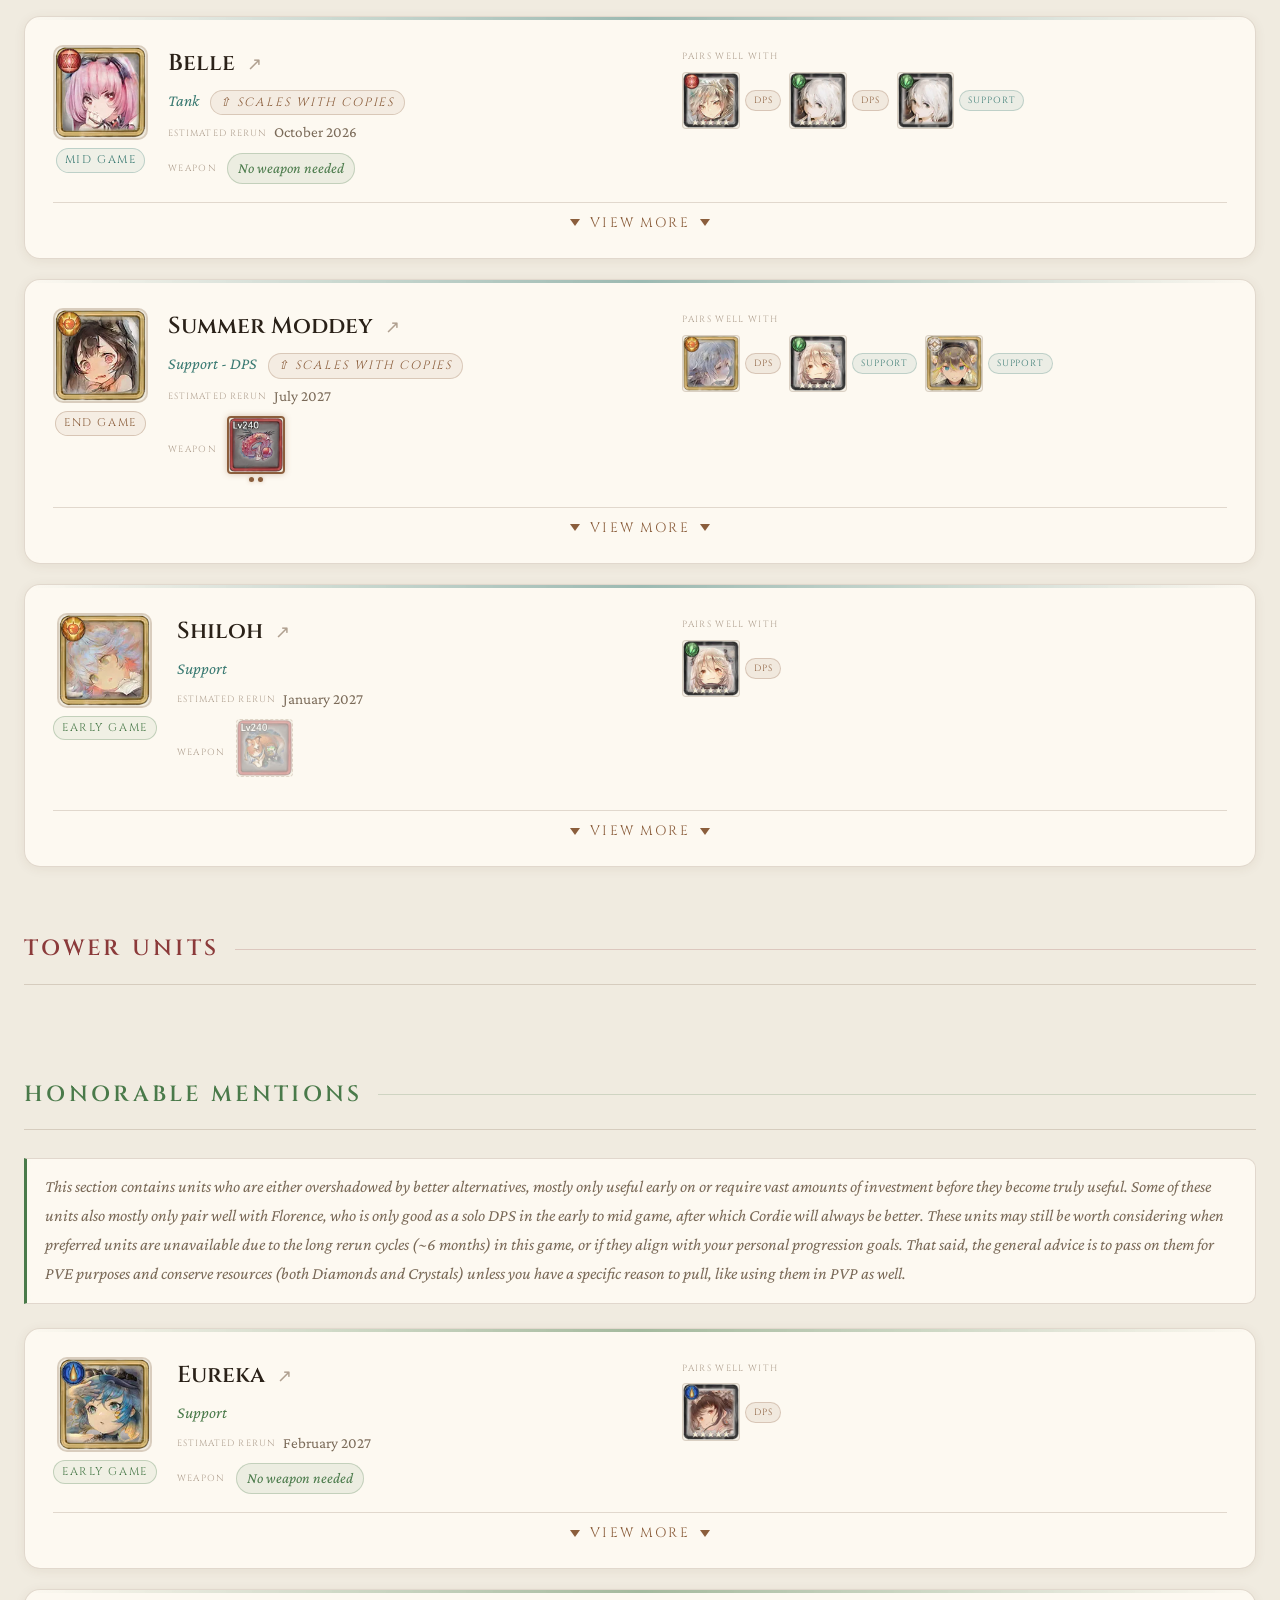
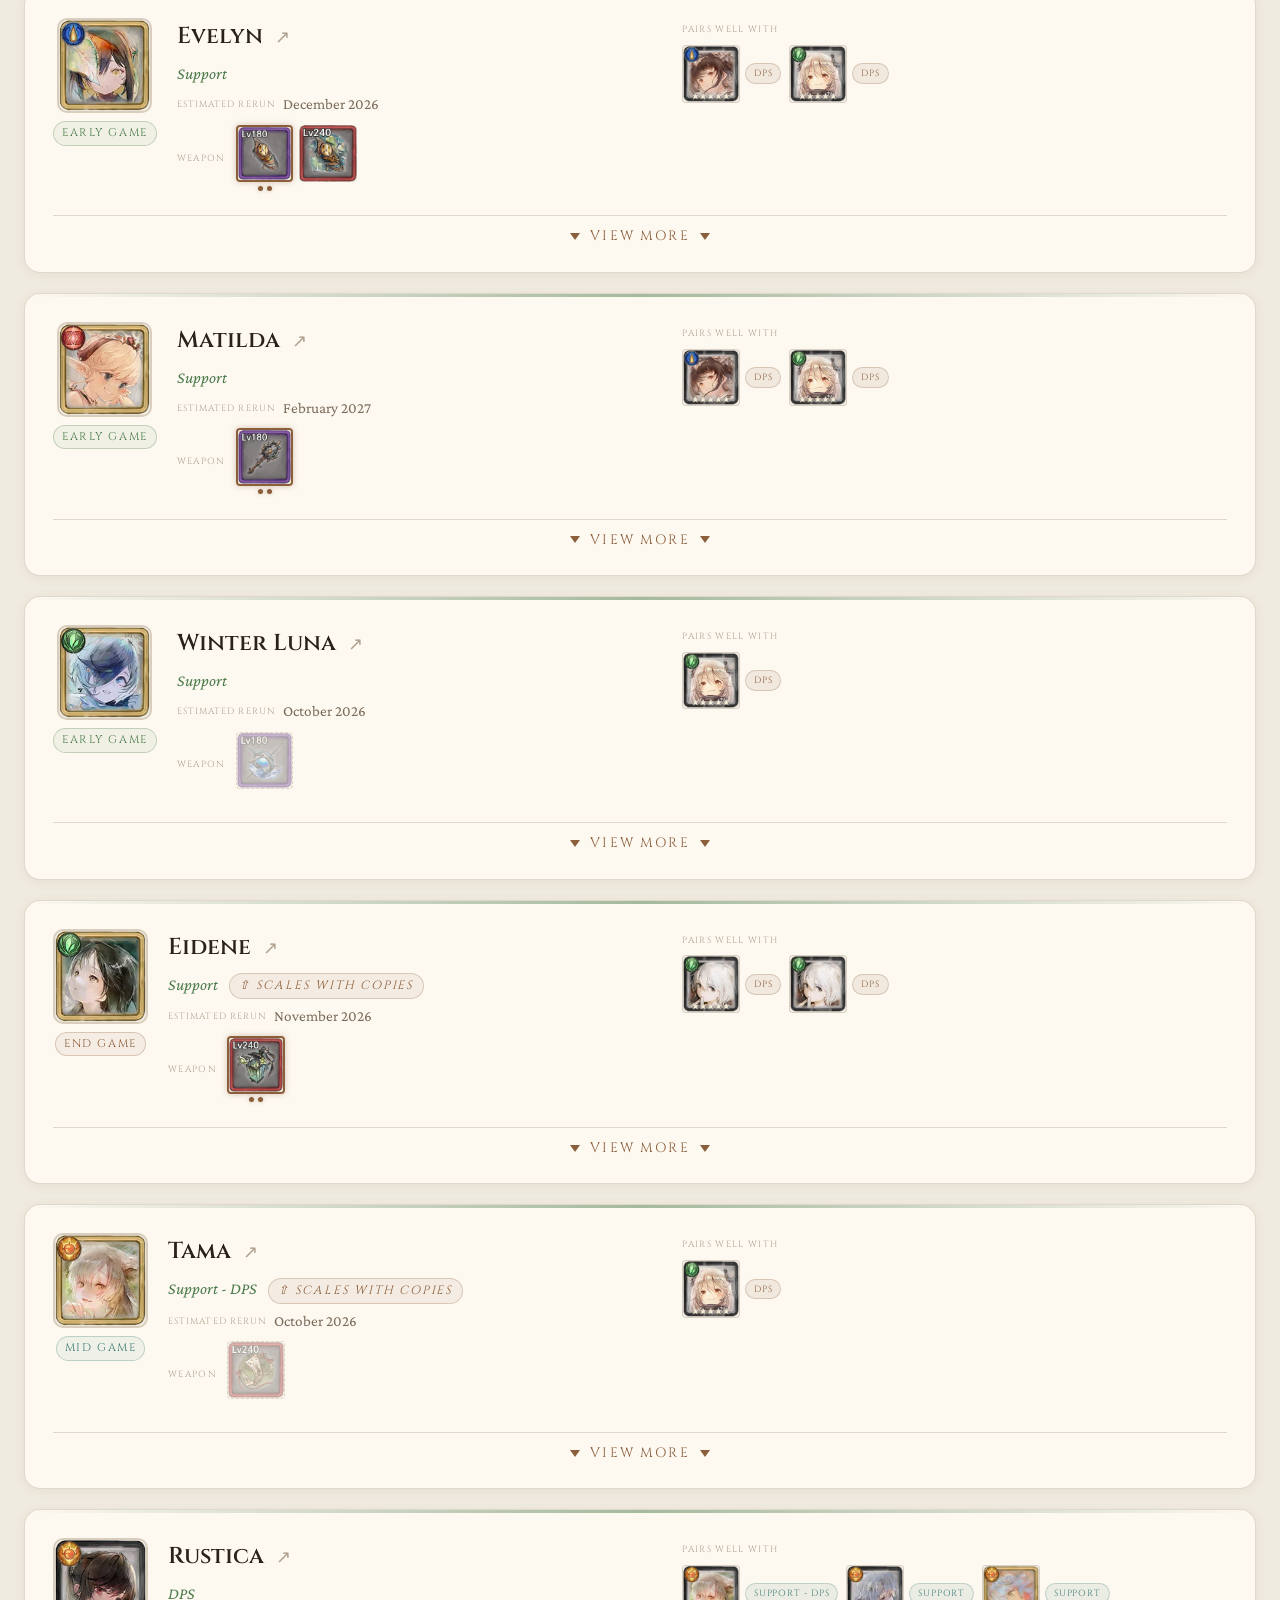
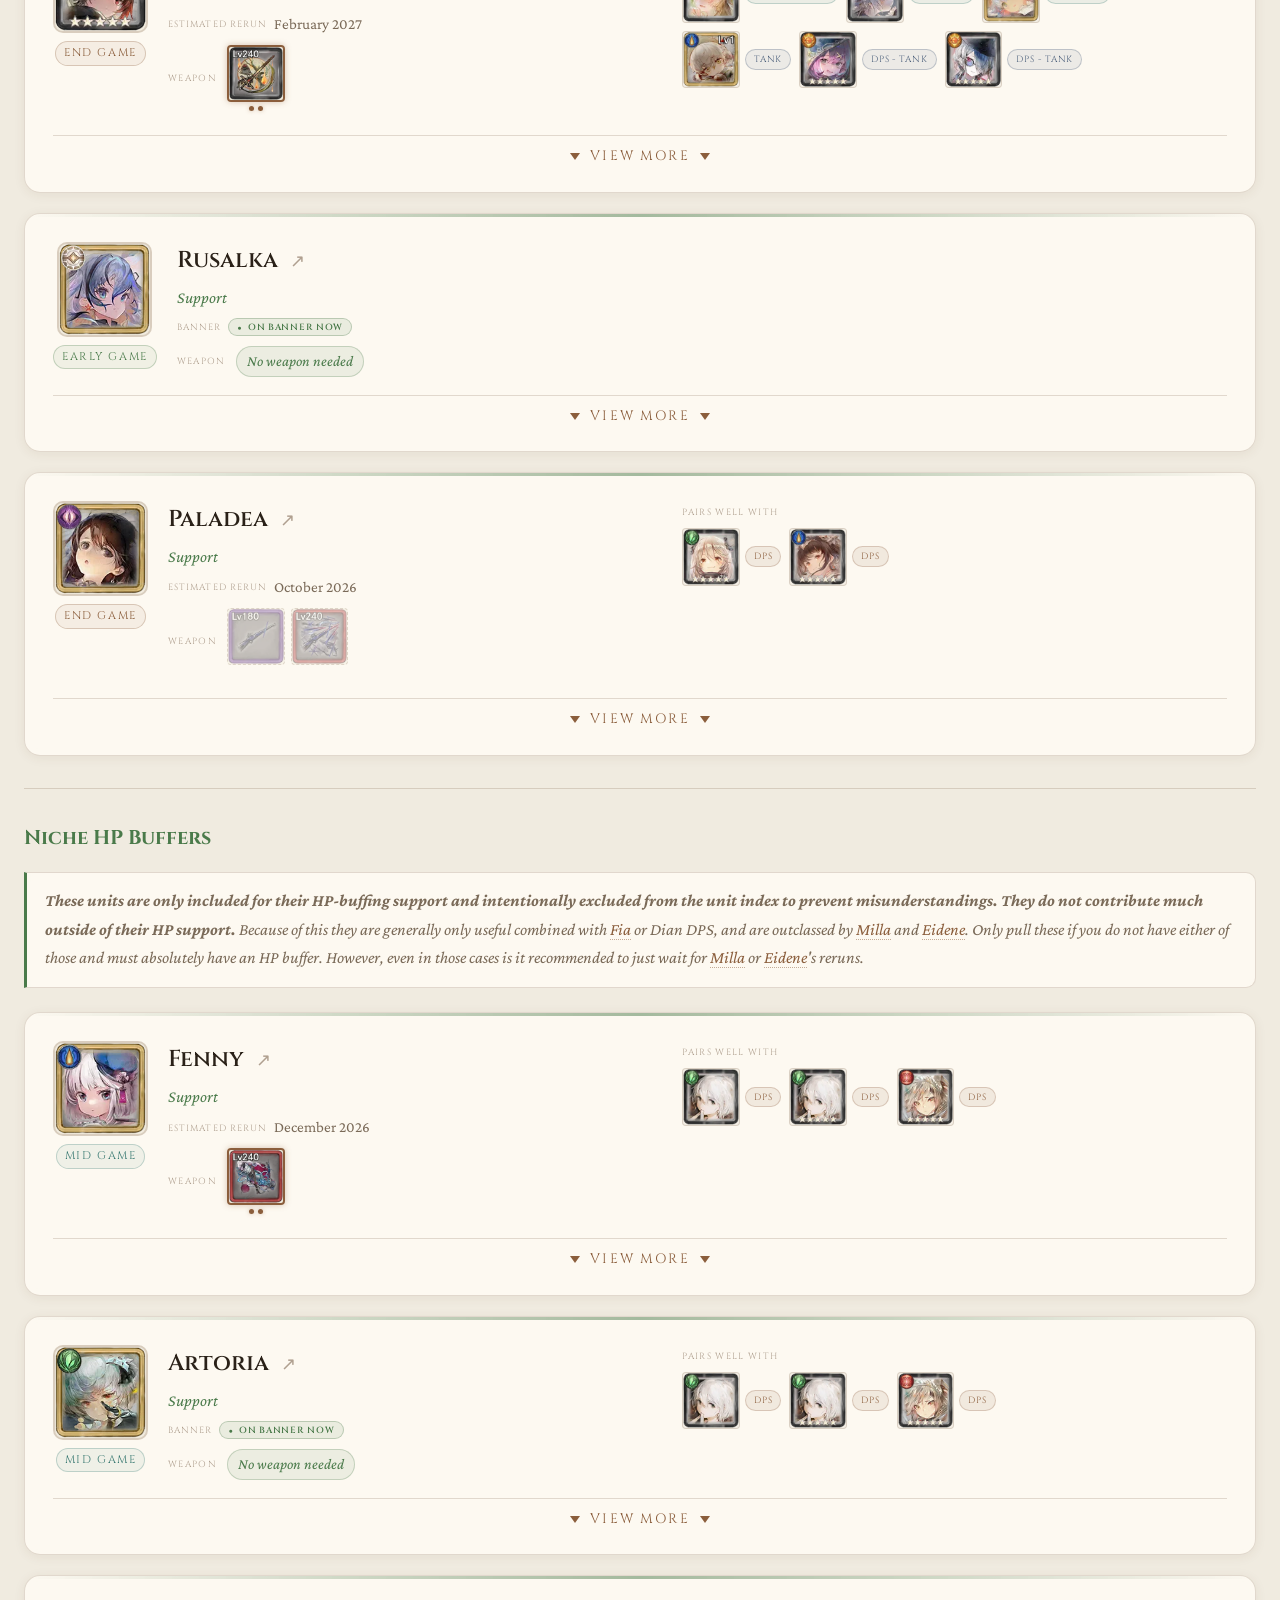
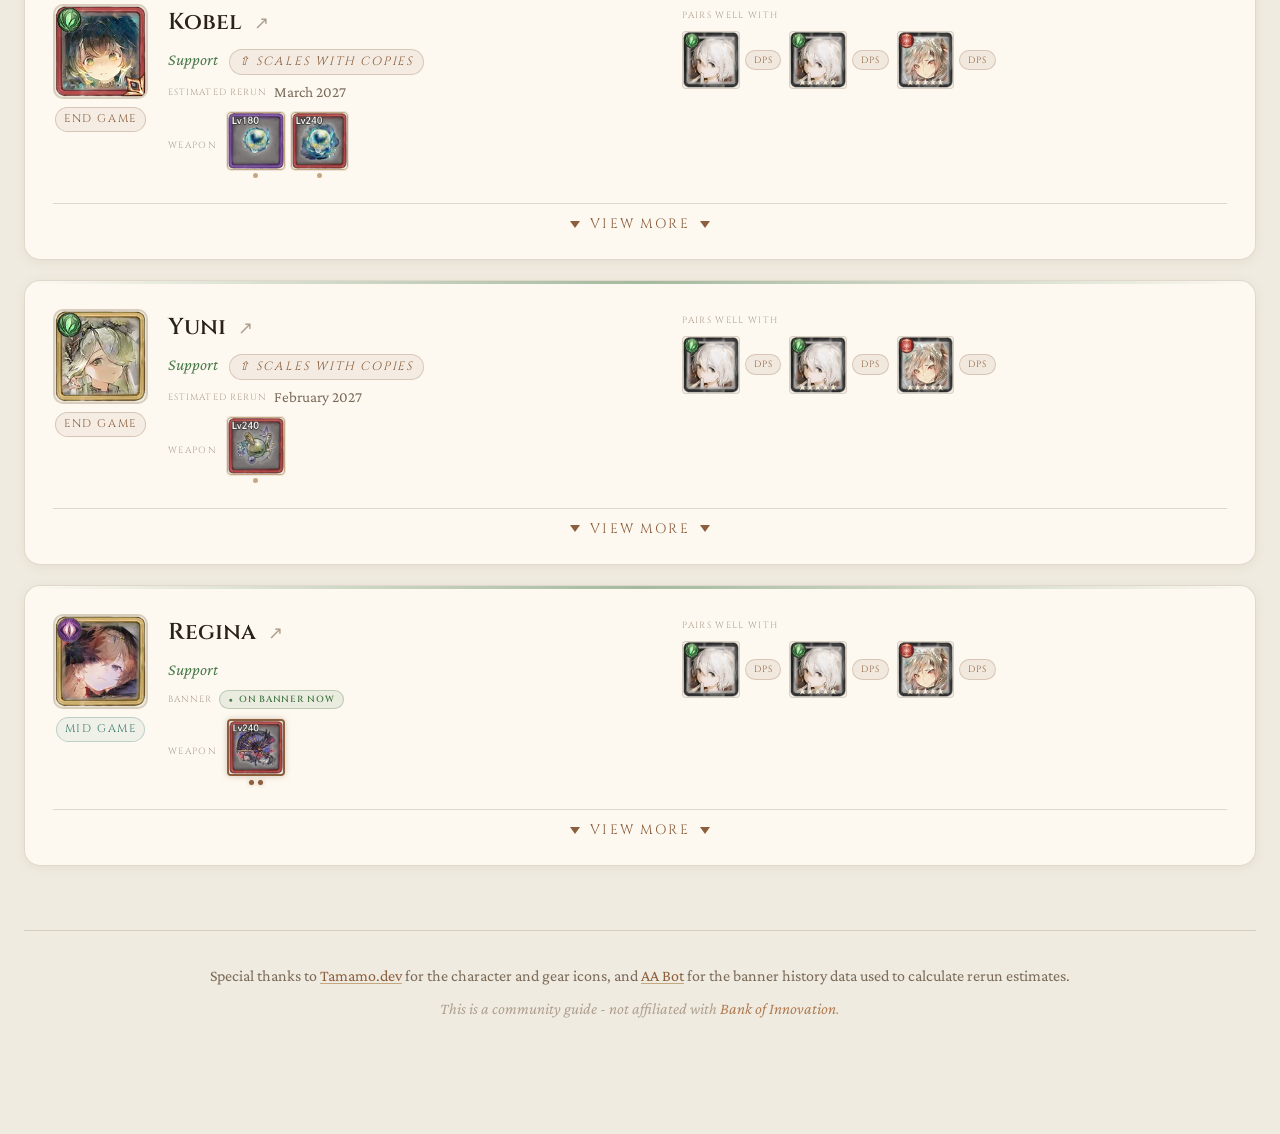
==== commit 47fa76f5: "small ui fixes" ====
--- a/index.html
+++ b/index.html
@@ -1,547 +1,534 @@
-<!DOCTYPE html>
-<html lang="en">
-<head>
-    <meta charset="UTF-8" />
-    <meta name="viewport" content="width=device-width, initial-scale=1.0" />
-    <title>MementoMori — PvE Limited Unit Guide</title>
-    <link rel="canonical" href="https://gashinrs.github.io/memento-mori-pve-unit-guide/" />
-    <meta property="og:type" content="website" />
-    <meta property="og:url" content="https://gashinrs.github.io/memento-mori-pve-unit-guide/" />
-    <meta property="og:title" content="MementoMori PvE Guide" />
-    <meta property="og:image" content="https://gashinrs.github.io/memento-mori-pve-unit-guide/embed/embed.png" />
-    <meta property="og:image:secure_url" content="https://gashinrs.github.io/memento-mori-pve-unit-guide/embed/embed.png" />
-    <meta property="og:image:type" content="image/png" />
-    <meta property="og:image:width" content="1307" />
-    <meta property="og:image:height" content="729" />
-    <meta property="og:image:alt" content="MementoMori PvE Unit Guide preview" />
-    <meta name="twitter:card" content="summary_large_image" />
-    <meta name="twitter:title" content="MementoMori PvE Guide" />
-    <meta name="twitter:image" content="https://gashinrs.github.io/memento-mori-pve-unit-guide/embed/embed.png" />
-    <meta name="twitter:image:alt" content="MementoMori PvE Unit Guide preview" />
-    <link rel="preconnect" href="https://fonts.googleapis.com" />
-    <link rel="preconnect" href="https://fonts.gstatic.com" crossorigin />
-    <link href="https://fonts.googleapis.com/css2?family=Cinzel:wght@400;600;700&family=Crimson+Pro:ital,wght@0,300;0,400;0,600;1,300;1,400&display=swap" rel="stylesheet" />
-    <script src="data/generated-content.js?v=20260828-video-clears"></script>
-    <script src="scripts/shared-ui.js?v=20260828-video-clears"></script>
-    <link rel="stylesheet" href="style.css?v=20260828-video-clears">
-</head>
-<body id="top">
-<a class="back-to-top" href="#top" aria-label="Back to top">↑</a>
-<div class="page-wrap">
-
-    <header id="site-header"></header>
-
-    <nav class="nav" id="site-nav"></nav>
-
-    <nav class="nav page-nav">
-        <a href="index.html" aria-current="page">Limited PvE Guide</a>
-        <a href="base-pool.html">Base Pool Guide</a>
+<!DOCTYPE html>
+<html lang="en">
+<head>
+    <meta charset="UTF-8" />
+    <meta name="viewport" content="width=device-width, initial-scale=1.0" />
+    <title>MementoMori — PvE Limited Unit Guide</title>
+    <link rel="canonical" href="https://gashinrs.github.io/memento-mori-pve-unit-guide/" />
+    <meta property="og:type" content="website" />
+    <meta property="og:url" content="https://gashinrs.github.io/memento-mori-pve-unit-guide/" />
+    <meta property="og:title" content="MementoMori PvE Guide" />
+    <meta property="og:image" content="https://gashinrs.github.io/memento-mori-pve-unit-guide/embed/embed.png" />
+    <meta property="og:image:secure_url" content="https://gashinrs.github.io/memento-mori-pve-unit-guide/embed/embed.png" />
+    <meta property="og:image:type" content="image/png" />
+    <meta property="og:image:width" content="1307" />
+    <meta property="og:image:height" content="729" />
+    <meta property="og:image:alt" content="MementoMori PvE Unit Guide preview" />
+    <meta name="twitter:card" content="summary_large_image" />
+    <meta name="twitter:title" content="MementoMori PvE Guide" />
+    <meta name="twitter:image" content="https://gashinrs.github.io/memento-mori-pve-unit-guide/embed/embed.png" />
+    <meta name="twitter:image:alt" content="MementoMori PvE Unit Guide preview" />
+    <link rel="preconnect" href="https://fonts.googleapis.com" />
+    <link rel="preconnect" href="https://fonts.gstatic.com" crossorigin />
+    <link href="https://fonts.googleapis.com/css2?family=Cinzel:wght@400;600;700&family=Crimson+Pro:ital,wght@0,300;0,400;0,600;1,300;1,400&display=swap" rel="stylesheet" />
+    <script src="data/generated-content.js?v=20260828-video-clears"></script>
+    <script src="scripts/shared-ui.js?v=20260930-navigation"></script>
+    <link rel="stylesheet" href="style.css?v=20260828-video-clears">
+</head>
+<body id="top">
+<a class="back-to-top" href="#top" aria-label="Back to top">↑</a>
+<div class="page-wrap">
+
+    <header id="site-header"></header>
+
+    <nav class="nav page-nav">
+        <a href="index.html" aria-current="page">Limited PvE Guide</a>
+        <a href="base-pool.html">Base Pool Guide</a>
         <a href="gear.html">Gear Guide</a>
-        <a href="concepts.html">PvE Notes</a>
-    </nav>
-
-    <!-- ── WIP Banner ── -->
-    <div id="wip-banner"></div>
-
-    <!-- ── Guide Assumptions ── -->
-    <div id="assumptions-block"></div>
-
-    <div id="glossary-block"></div>
-
-    <div id="unit-overview"></div>
-
-    <div data-guide-legend></div>
-
-    <div id="mount"></div>
-
-    <footer id="site-footer"></footer>
-
-</div>
-
-<script>
-    /* ── Helpers ── */
-    function textHtml(text) {
-        return String(text || '').replace(/\n/g, '<br>');
-    }
-
-    function imgFB(src, alt, fb) {
-        return '<img src="' + src + '" alt="' + alt + '" data-fallback-image>' + fb;
-    }
-
-    document.addEventListener('error', function(event) {
-        var image = event.target;
-        if (!image.matches || !image.matches('img[data-fallback-image]')) return;
-        image.style.display = 'none';
-        if (image.nextElementSibling) image.nextElementSibling.style.display = 'flex';
-    }, true);
-
-    function unitIcon(id, size) {
-        size = size || '4.75rem';
-        return '<div class="unit-icon" style="width:' + size + ';height:' + size + '">' +
-            imgFB('icons/units/' + id + '.png', id,
-                '<div class="placeholder-label" style="display:none">Unit<br>Icon</div>') +
-            '</div>';
-    }
-
-    function unitAnchor(unit) {
-        return 'unit-' + unit.id;
-    }
-
-    function glossaryAnchor(term) {
-        return 'glossary-' + String(term || '').toLowerCase().replace(/[^a-z0-9]+/g, '-').replace(/^-|-$/g, '');
-    }
-
-    function escapeRegExp(text) {
-        return String(text).replace(/[.*+?^${}()|[\]\\]/g, '\\$&');
-    }
-
-    function linkPlainTextSegments(html, pattern, replacer) {
-        return html.split(/(<[^>]+>)/g).map(function(part) {
-            if (part.charAt(0) === '<') return part;
-            return part.replace(pattern, replacer);
-        }).join('');
-    }
-
-    function linkGlossaryTerms(html) {
-        var glossary = SITE_CONTENT.glossary;
-        if (!glossary || !glossary.terms) return html;
-        var terms = [];
-        glossary.terms.forEach(function(entry) {
-            [entry.term].concat(entry.aliases || []).forEach(function(label) {
-                terms.push({ label: label, anchor: glossaryAnchor(entry.term) });
-            });
-        });
-        terms.sort(function(a, b) { return b.label.length - a.label.length; });
-        var pattern = new RegExp('\\b(' + terms.map(function(term) {
-            return escapeRegExp(term.label);
-        }).join('|') + ')\\b', 'gi');
-        var anchorByLabel = {};
-        terms.forEach(function(term) { anchorByLabel[term.label.toLowerCase()] = term.anchor; });
-        return linkPlainTextSegments(html, pattern, function(match) {
-            return '<a class="glossary-link" href="#' + anchorByLabel[match.toLowerCase()] + '">' + match + '</a>';
-        });
-    }
-
-    function listedUnits() {
-        return SECTIONS.flatMap(function(sec) {
-            return UNITS[sec.key] || [];
-        });
-    }
-
-    function samePageUnitAnchors(currentUnit) {
-        var anchors = {};
-        listedUnits().forEach(function(unit) {
-            if (currentUnit && unit.id === currentUnit.id) return;
-            anchors[unit.id] = unitAnchor(unit);
-            (unit.aliases || []).forEach(function(alias) {
-                anchors[alias.id] = unitAnchor(unit);
-            });
-            if (!anchors[unit.name]) anchors[unit.name] = unitAnchor(unit);
-        });
-        return anchors;
-    }
-
-    function linkUnitMentions(html, currentUnit) {
-        var units = listedUnits().filter(function(unit) {
-            return unit.id !== currentUnit.id && unit.name !== currentUnit.name;
-        });
-        var byName = {};
-        units.forEach(function(unit) {
-            if (!byName[unit.name]) byName[unit.name] = unitAnchor(unit);
-        });
-        var names = Object.keys(byName).sort(function(a, b) { return b.length - a.length; });
-        if (!names.length) return html;
-        var pattern = new RegExp('(^|[^A-Za-z0-9])(' + names.map(escapeRegExp).join('|') + ')(?=$|[^A-Za-z0-9])', 'g');
-        return linkPlainTextSegments(html, pattern, function(match, prefix, name) {
-            return prefix + '<a class="unit-mention-link" href="#' + byName[name] + '">' + name + '</a>';
-        });
-    }
-
-    function linkGuideTerms(html, currentUnit) {
-        return linkGlossaryTerms(linkUnitMentions(html, currentUnit));
-    }
-
-    /* ── Weapons ── */
-    function renderWeapons(weapons) {
-        if (!weapons || weapons.length === 0) {
-            return '<span class="no-weapon-badge">No weapon needed</span>';
-        }
-        var icons = weapons.map(function(w) {
-            var tierLabel = { optional: 'Optional', recommended: 'Recommended', required: 'Required' }[w.tier] || w.tier;
-            var tipText = tierLabel + (w.description ? ' — click for details' : '');
-            var markerDots = { optional: 0, recommended: 1, required: 2 }[w.tier] || 0;
-            var marker = '<div class="weapon-marker ' + w.tier + '" aria-hidden="true">' +
-                Array(markerDots + 1).join('<span></span>') +
-                '</div>';
-            return '<button type="button" class="weapon-wrap" onclick="selectWeapon(this)"' +
-                ' data-description="' + encodeURIComponent(w.description || '') + '" aria-expanded="false"' +
-                ' aria-label="' + w.level + ' ' + tierLabel + (w.description ? ', click for details' : '') + '">' +
-                '<div class="weapon-icon ' + w.tier + '">' +
-                imgFB('icons/weapons/' + w.level + '.png', w.level, '') +
-                '</div>' +
-                marker +
-                '<div class="weapon-tooltip">' + tipText + '</div>' +
-                '</button>';
-        }).join('');
-        return icons + '<div class="weapon-detail-panel" aria-live="polite">' +
-            '<div class="weapon-detail-content"></div>' +
-            '</div>';
-    }
-
-    function selectWeapon(button) {
-        var row = button.closest('.weapons-row');
-        var panel = row.querySelector('.weapon-detail-panel');
-        var content = panel.querySelector('.weapon-detail-content');
-        var wasActive = button.classList.contains('active');
-        row.querySelectorAll('.weapon-wrap.active').forEach(function(activeButton) {
-            activeButton.classList.remove('active');
-            activeButton.setAttribute('aria-expanded', 'false');
-        });
-
-        if (wasActive || !button.dataset.description) {
-            panel.classList.remove('visible');
-            content.textContent = '';
-            return;
-        }
-
-        button.classList.add('active');
-        button.setAttribute('aria-expanded', 'true');
-        content.textContent = decodeURIComponent(button.dataset.description);
-        panel.classList.add('visible');
-    }
-
-    function renderRerun(rerun) {
-        if (!rerun) return '';
-        if (rerun.active) {
-            return '<div class="rerun-row">' +
-                '<span class="rerun-label">Banner</span>' +
-                '<span class="rerun-active"><span aria-hidden="true">&#9679;</span> On banner now</span>' +
-                '</div>';
-        }
-        var estimate = rerun.estimate || 'Unavailable';
-        var context = rerun.lastRun ? ' title="Based on the latest AA banner: ' + rerun.lastRun + '"' : '';
-        return '<div class="rerun-row"' + context + '>' +
-            '<span class="rerun-label">Estimated rerun</span>' +
-            '<span class="rerun-estimate">' + estimate + '</span>' +
-            '</div>';
-    }
-
-    function renderStageBadge(stage) {
-        if (!stage) return '';
-        var labels = { early: 'Early Game', mid: 'Mid Game', end: 'End Game' };
-        return '<div class="stage-badges">' +
-            '<span class="stage-badge ' + stage + '">' + (labels[stage] || stage) + '</span>' +
-            '</div>';
-    }
-
-    function renderUnitName(unit) {
-        var wikiLink = unit.wiki ?
-            '<a class="unit-wiki-link" href="' + unit.wiki + '" target="_blank" rel="noopener noreferrer"' +
-            ' aria-label="View ' + unit.name + '\'s full kit on the MementoMori Wiki"' +
-            ' title="View full kit on Fandom">&#8599;</a>' : '';
-        return '<div class="unit-name-row"><div class="unit-name">' + unit.name + '</div>' + wikiLink + '</div>';
-    }
-
-    /* ── Pairs ── */
-    function renderPairs(pairs, currentUnit) {
-        if (!pairs || !pairs.length) return '';
-        var anchors = samePageUnitAnchors(currentUnit);
-        var chips = pairs.map(function(p) {
-            var pairIcon = '<div class="pair-unit-icon">' +
-                imgFB('icons/units/' + p.id + '.png', p.name,
-                    '<div class="pair-unit-placeholder" style="display:flex">?</div>') +
-                '</div>';
-            var target = anchors[p.id] || anchors[p.name];
-            if (target) {
-                pairIcon = '<a class="pair-unit-link" href="#' + target + '" aria-label="Go to ' + p.name + '">' +
-                    pairIcon +
-                    '</a>';
-            }
-            return '<div class="pair-group">' +
-                '<div class="tip-icon">' +
-                pairIcon +
-                '<div class="tip">' + p.name + '</div>' +
-                '</div>' +
-                '<span class="pair-badge ' + p.badge + '">' + p.badge + '</span>' +
-                '</div>';
-        }).join('');
-        return '<div class="pairs-section"><div class="row-label">Pairs Well With</div>' +
-            '<div class="pairs-row">' + chips + '</div></div>';
-    }
-
-    /* ── Teams ── */
-    // Each slot is now an object: { id, name }
-    function renderTeams(teams) {
-        if (!teams || !teams.length) return '';
-        var anchors = samePageUnitAnchors();
-        var rows = teams.map(function(team) {
-            var slots = team.slots.map(function(slot) {
-                var icon = '<div class="team-slot">' +
-                    imgFB('icons/units/' + slot.id + '.png', slot.name,
-                        '<div class="slot-placeholder" style="display:none"></div>') +
-                    '</div>';
-                var target = anchors[slot.id] || anchors[slot.name];
-                if (target) {
-                    icon = '<a class="team-slot-link" href="#' + target + '" aria-label="Go to ' + slot.name + '">' +
-                        icon +
-                        '</a>';
-                }
-                return '<div class="tip-icon">' +
-                    icon +
-                    '<div class="tip">' + slot.name + '</div>' +
-                    '</div>';
-            }).join('');
-            var label = team.label
-                ? '<span class="team-label">' + team.label + '</span>'
-                : '';
-            var video = GuideUI.videoLinkHtml(team.video, team.label || 'this team clear', 'team-video-link');
-            var meta = label || video ? '<div class="team-meta">' + label + video + '</div>' : '';
-            return '<div class="team-row">' + slots + meta + '</div>';
-        }).join('');
-        return '<div class="teams-section">' +
-            '<div class="row-label">Team Examples</div>' + rows +
-            '</div>';
-    }
-
-    function renderSpeed(speed, note) {
-        if (!speed) return '';
-        var labels = {
-            'before-dps': 'Before main DPS',
-            'before-enemies': 'Before enemies',
-            'before-target': 'Before target',
-            'first': 'Act first',
-            'prefer-slow': 'Prefer slow',
-            'none': 'No tuning',
-            'usually-none': 'Usually no tuning',
-            'role-dependent': 'Role-dependent',
-            'team-dependent': 'Team-dependent',
-            'situational': 'Situational',
-            'dps-among-slowest': 'DPS among slowest'
-        };
-        return '<div class="speed-section">' +
-            '<span class="row-label">Speed</span>' +
-            '<span class="speed-badge">' + (labels[speed] || speed) + '</span>' +
-            (note ? '<span class="speed-note">' + note + '</span>' : '') +
-            '</div>';
-    }
-
-    /* ── Card ── */
-    function renderCard(unit) {
-        return '<div class="unit-card" id="' + unitAnchor(unit) + '">' +
-            '<div class="unit-scan">' +
-            '<div class="unit-top">' +
-            '<div class="unit-portrait">' +
-            unitIcon(unit.id) +
-            renderStageBadge(unit.stage) +
-            '</div>' +
-            '<div class="unit-meta">' +
-            renderUnitName(unit) +
-            '<div class="unit-role">' + unit.role +
-            (unit.scalable ? ' <span class="copies-badge">&#8679; scales with copies</span>' : '') +
-            '</div>' +
-            renderRerun(unit.rerun) +
-            '<div class="weapons-row">' +
-            '<span class="weapons-label">Weapon</span>' +
-            renderWeapons(unit.weapons) +
-            '</div>' +
-            '</div>' +
-            '</div>' +
-            renderPairs(unit.pairs, unit) +
-            '</div>' +
-            '<div class="card-divider"></div>' +
-            '<details class="unit-details">' +
-            '<summary><span class="closed-label">View More</span><span class="open-label">View Less</span></summary>' +
-            renderTeams(unit.teams) +
-            renderSpeed(unit.speed, unit.speedNote) +
-            '<div class="unit-desc">' + linkGuideTerms(unit.desc.trim(), unit) + '</div>' +
-            '</details>' +
-            '</div>';
-    }
-
-    /* ── Sections ── */
-    var SECTIONS = SITE_CONTENT.sections;
-
-    function isSubsectionUnit(sec, unit) {
-        return (sec.subsections || []).some(function(group) {
-            return group.units.indexOf(unit.id) !== -1;
-        });
-    }
-
-    function renderHeader() {
-        document.getElementById('site-header').innerHTML =
-            '<p class="header-eyebrow">' + SITE_CONTENT.header.eyebrow + '</p>' +
-            '<h1>' + textHtml(SITE_CONTENT.header.title) + '</h1>' +
-            '<p class="last-updated">Last updated ' + SITE_CONTENT.lastUpdated + '</p>';
-    }
-
-    function renderNav() {
-        document.getElementById('site-nav').innerHTML = SECTIONS.map(function(sec) {
-            var label = sec.navLabel || sec.label;
-            return '<a href="#' + sec.id + '" data-cat="' + sec.key + '">' +
-                sec.navIcon + ' ' + label +
-                '</a>';
-        }).join('');
-    }
-
-    function renderWip() {
-        var wip = SITE_CONTENT.wip;
-        document.getElementById('wip-banner').innerHTML =
-            '<div class="wip-banner">' +
-            '<div class="wip-icon">&#9998;</div>' +
-            '<div class="wip-body">' +
-            '<div class="wip-title">' + wip.title + '</div>' +
-            '<div class="wip-text">' + wip.text + '</div>' +
-            '<ul class="wip-list">' + wip.items.map(function(item) {
-                return '<li>' + item + '</li>';
-            }).join('') + '</ul>' +
-            '</div>' +
-            '</div>';
-    }
-
-    function renderAssumptions() {
-        var assumptions = SITE_CONTENT.assumptions;
-        document.getElementById('assumptions-block').innerHTML =
-            '<details class="assumptions-block">' +
-            '<summary class="assumptions-header">' +
-            '<span class="assumptions-toggle"></span>' +
-            '<h2>' + assumptions.title + '</h2>' +
-            '<div class="assumptions-line"></div>' +
-            '</summary>' +
-            '<div class="assumptions-grid">' +
-            assumptions.cards.map(function(card) {
-                return '<div class="assumption-card">' +
-                    '<div class="assumption-title">' + card.icon + ' ' + card.title + '</div>' +
-                    '<div class="assumption-text">' + linkGlossaryTerms(card.text) + '</div>' +
-                    '</div>';
-            }).join('') +
-            '</div>' +
-            '</details>';
-    }
-
-    function renderGlossary() {
-        var glossary = SITE_CONTENT.glossary;
-        if (!glossary || !glossary.terms || !glossary.terms.length) return;
-        document.getElementById('glossary-block').innerHTML =
-            '<details class="glossary-block">' +
-            '<summary class="glossary-header">' +
-            '<span class="glossary-toggle"></span>' +
-            '<h2>' + glossary.title + '</h2>' +
-            '<div class="glossary-line"></div>' +
-            '</summary>' +
-            '<dl class="glossary-list">' +
-            glossary.terms.map(function(entry) {
-                return '<div class="glossary-entry" id="' + glossaryAnchor(entry.term) + '">' +
-                    '<dt>' + entry.term + '</dt>' +
-                    '<dd>' + entry.definition + '</dd>' +
-                    '</div>';
-            }).join('') +
-            '</dl>' +
-            '</details>';
-    }
-
-    function renderUnitOverview() {
-        var activeUnits = [];
-        var activeUnitIds = {};
-        SECTIONS.forEach(function(sec) {
-            (UNITS[sec.key] || []).forEach(function(unit) {
-                if (!isSubsectionUnit(sec, unit) && unit.rerun && unit.rerun.active && !activeUnitIds[unit.id]) {
-                    activeUnitIds[unit.id] = true;
-                    activeUnits.push(unit);
-                }
-            });
-        });
-        var activeBannerStrip = activeUnits.length ?
-            '<div class="active-banner-strip" aria-label="Units currently on a banner">' +
-            '<div class="active-banner-label"><span aria-hidden="true"></span>On banner now</div>' +
-            '<div class="overview-icons">' +
-            activeUnits.map(function(unit) {
-                return '<a class="overview-icon active-banner-icon tip-icon" href="#' + unitAnchor(unit) + '" aria-label="' + unit.name + ' — on banner now">' +
-                    imgFB('icons/units/' + unit.id + '.png', unit.name,
-                        '<div class="overview-placeholder" style="display:none">?</div>') +
-                    '<span class="tip">' + unit.name + '</span>' +
-                    '</a>';
-            }).join('') +
-            '</div>' +
-            '</div>' : '';
-
-        document.getElementById('unit-overview').innerHTML =
-            '<div class="unit-overview">' +
-            '<div class="overview-header">' +
-            '<h2>Unit Index</h2>' +
-            '<div class="overview-line"></div>' +
-            '</div>' +
-            activeBannerStrip +
-            '<div class="overview-groups">' +
-            SECTIONS.map(function(sec) {
-                var units = UNITS[sec.key] || [];
-                if (!units.length) return '';
-                return '<div class="overview-group" data-cat="' + sec.key + '">' +
-                    '<div class="overview-label">' + (sec.navLabel || sec.label) + '</div>' +
-                    '<div class="overview-icons">' +
-                    units.filter(function(unit) { return !isSubsectionUnit(sec, unit); }).map(function(unit) {
-                        return '<a class="overview-icon tip-icon" href="#' + unitAnchor(unit) + '" aria-label="' + unit.name + '">' +
-                            imgFB('icons/units/' + unit.id + '.png', unit.name,
-                                '<div class="overview-placeholder" style="display:none">?</div>') +
-                            '<span class="tip">' + unit.name + '</span>' +
-                            '</a>';
-                    }).join('') +
-                    '</div>' +
-                    '</div>';
-            }).join('') +
-            '</div>' +
-            '</div>';
-    }
-
-    function renderFooter() {
-        document.getElementById('site-footer').innerHTML =
-            '<p class="footer-credits">' + SITE_CONTENT.footer.credits + '</p>' +
-            '<p>' + SITE_CONTENT.footer.disclaimer + ' <span>' + SITE_CONTENT.footer.brand + '</span>.</p>';
-    }
-
-    function setupBackToTop() {
-        var button = document.querySelector('.back-to-top');
-        function updateButton() {
-            button.classList.toggle('visible', window.scrollY > 500);
-        }
-        window.addEventListener('scroll', updateButton, { passive: true });
-        updateButton();
-    }
-
-    document.getElementById('mount').innerHTML = SECTIONS.map(function(sec) {
-        var units = UNITS[sec.key] || [];
-        var cards = units.filter(function(unit) { return !isSubsectionUnit(sec, unit); }).map(renderCard).join('');
-        var subsections = (sec.subsections || []).map(function(group) {
-            var groupUnits = group.units.map(function(id) {
-                return units.find(function(unit) { return unit.id === id; });
-            }).filter(Boolean);
-            return '<section class="unit-subsection" id="' + group.id + '">' +
-                '<h3>' + group.label + '</h3>' +
-                (group.note ? '<div class="section-note">' + linkGuideTerms(group.note, {}) + '</div>' : '') +
-                '<div class="unit-grid">' + groupUnits.map(renderCard).join('') + '</div></section>';
-        }).join('');
-        var note = sec.note
-            ? '<div class="section-note">' + sec.note + '</div>'
-            : '';
-        return '<section class="section-block" id="' + sec.id + '" data-cat="' + sec.key + '">' +
-            '<div class="section-header">' +
-            '<h2>' + sec.label + '</h2>' +
-            '<div class="section-line"></div>' +
-            '</div>' +
-            (sec.remainingLabel ? '<h3 class="remaining-units-heading">' + sec.remainingLabel + '</h3>' : '') +
-            note +
-            '<div class="unit-grid">' + cards + '</div>' +
-            subsections +
-            '</section>';
-    }).join('');
-
-    renderHeader();
-    renderNav();
-    renderWip();
-    renderAssumptions();
-    renderGlossary();
-    renderUnitOverview();
-    renderFooter();
-    setupBackToTop();
-</script>
-</body>
-</html>
+        <a href="concepts.html">PvE Notes</a>
+    </nav>
+
+    <!-- ── WIP Banner ── -->
+    <div id="wip-banner"></div>
+
+    <!-- ── Guide Assumptions ── -->
+    <div id="assumptions-block"></div>
+
+    <div id="glossary-block"></div>
+
+    <div id="unit-overview"></div>
+
+    <div data-guide-legend></div>
+
+    <div id="mount"></div>
+
+    <footer id="site-footer"></footer>
+
+</div>
+
+<script>
+    /* ── Helpers ── */
+    function textHtml(text) {
+        return String(text || '').replace(/\n/g, '<br>');
+    }
+
+    function imgFB(src, alt, fb) {
+        return '<img src="' + src + '" alt="' + alt + '" data-fallback-image>' + fb;
+    }
+
+    document.addEventListener('error', function(event) {
+        var image = event.target;
+        if (!image.matches || !image.matches('img[data-fallback-image]')) return;
+        image.style.display = 'none';
+        if (image.nextElementSibling) image.nextElementSibling.style.display = 'flex';
+    }, true);
+
+    function unitIcon(id, size) {
+        size = size || '4.75rem';
+        return '<div class="unit-icon" style="width:' + size + ';height:' + size + '">' +
+            imgFB('icons/units/' + id + '.png', id,
+                '<div class="placeholder-label" style="display:none">Unit<br>Icon</div>') +
+            '</div>';
+    }
+
+    function unitAnchor(unit) {
+        return 'unit-' + unit.id;
+    }
+
+    function glossaryAnchor(term) {
+        return 'glossary-' + String(term || '').toLowerCase().replace(/[^a-z0-9]+/g, '-').replace(/^-|-$/g, '');
+    }
+
+    function escapeRegExp(text) {
+        return String(text).replace(/[.*+?^${}()|[\]\\]/g, '\\$&');
+    }
+
+    function linkPlainTextSegments(html, pattern, replacer) {
+        return html.split(/(<[^>]+>)/g).map(function(part) {
+            if (part.charAt(0) === '<') return part;
+            return part.replace(pattern, replacer);
+        }).join('');
+    }
+
+    function linkGlossaryTerms(html) {
+        var glossary = SITE_CONTENT.glossary;
+        if (!glossary || !glossary.terms) return html;
+        var terms = [];
+        glossary.terms.forEach(function(entry) {
+            [entry.term].concat(entry.aliases || []).forEach(function(label) {
+                terms.push({ label: label, anchor: glossaryAnchor(entry.term) });
+            });
+        });
+        terms.sort(function(a, b) { return b.label.length - a.label.length; });
+        var pattern = new RegExp('\\b(' + terms.map(function(term) {
+            return escapeRegExp(term.label);
+        }).join('|') + ')\\b', 'gi');
+        var anchorByLabel = {};
+        terms.forEach(function(term) { anchorByLabel[term.label.toLowerCase()] = term.anchor; });
+        return linkPlainTextSegments(html, pattern, function(match) {
+            return '<a class="glossary-link" href="#' + anchorByLabel[match.toLowerCase()] + '">' + match + '</a>';
+        });
+    }
+
+    function listedUnits() {
+        return SECTIONS.flatMap(function(sec) {
+            return UNITS[sec.key] || [];
+        });
+    }
+
+    function samePageUnitAnchors(currentUnit) {
+        var anchors = {};
+        listedUnits().forEach(function(unit) {
+            if (currentUnit && unit.id === currentUnit.id) return;
+            anchors[unit.id] = unitAnchor(unit);
+            (unit.aliases || []).forEach(function(alias) {
+                anchors[alias.id] = unitAnchor(unit);
+            });
+            if (!anchors[unit.name]) anchors[unit.name] = unitAnchor(unit);
+        });
+        return anchors;
+    }
+
+    function linkUnitMentions(html, currentUnit) {
+        var units = listedUnits().filter(function(unit) {
+            return unit.id !== currentUnit.id && unit.name !== currentUnit.name;
+        });
+        var byName = {};
+        units.forEach(function(unit) {
+            if (!byName[unit.name]) byName[unit.name] = unitAnchor(unit);
+        });
+        var names = Object.keys(byName).sort(function(a, b) { return b.length - a.length; });
+        if (!names.length) return html;
+        var pattern = new RegExp('(^|[^A-Za-z0-9])(' + names.map(escapeRegExp).join('|') + ')(?=$|[^A-Za-z0-9])', 'g');
+        return linkPlainTextSegments(html, pattern, function(match, prefix, name) {
+            return prefix + '<a class="unit-mention-link" href="#' + byName[name] + '">' + name + '</a>';
+        });
+    }
+
+    function linkGuideTerms(html, currentUnit) {
+        return linkGlossaryTerms(linkUnitMentions(html, currentUnit));
+    }
+
+    /* ── Weapons ── */
+    function renderWeapons(weapons) {
+        if (!weapons || weapons.length === 0) {
+            return '<span class="no-weapon-badge">No weapon needed</span>';
+        }
+        var icons = weapons.map(function(w) {
+            var tierLabel = { optional: 'Optional', recommended: 'Recommended', required: 'Required' }[w.tier] || w.tier;
+            var tipText = tierLabel + (w.description ? ' — click for details' : '');
+            var markerDots = { optional: 0, recommended: 1, required: 2 }[w.tier] || 0;
+            var marker = '<div class="weapon-marker ' + w.tier + '" aria-hidden="true">' +
+                Array(markerDots + 1).join('<span></span>') +
+                '</div>';
+            return '<button type="button" class="weapon-wrap" onclick="selectWeapon(this)"' +
+                ' data-description="' + encodeURIComponent(w.description || '') + '" aria-expanded="false"' +
+                ' aria-label="' + w.level + ' ' + tierLabel + (w.description ? ', click for details' : '') + '">' +
+                '<div class="weapon-icon ' + w.tier + '">' +
+                imgFB('icons/weapons/' + w.level + '.png', w.level, '') +
+                '</div>' +
+                marker +
+                '<div class="weapon-tooltip">' + tipText + '</div>' +
+                '</button>';
+        }).join('');
+        return icons + '<div class="weapon-detail-panel" aria-live="polite">' +
+            '<div class="weapon-detail-content"></div>' +
+            '</div>';
+    }
+
+    function selectWeapon(button) {
+        var row = button.closest('.weapons-row');
+        var panel = row.querySelector('.weapon-detail-panel');
+        var content = panel.querySelector('.weapon-detail-content');
+        var wasActive = button.classList.contains('active');
+        row.querySelectorAll('.weapon-wrap.active').forEach(function(activeButton) {
+            activeButton.classList.remove('active');
+            activeButton.setAttribute('aria-expanded', 'false');
+        });
+
+        if (wasActive || !button.dataset.description) {
+            panel.classList.remove('visible');
+            content.textContent = '';
+            return;
+        }
+
+        button.classList.add('active');
+        button.setAttribute('aria-expanded', 'true');
+        content.textContent = decodeURIComponent(button.dataset.description);
+        panel.classList.add('visible');
+    }
+
+    function renderRerun(rerun) {
+        if (!rerun) return '';
+        if (rerun.active) {
+            return '<div class="rerun-row">' +
+                '<span class="rerun-label">Banner</span>' +
+                '<span class="rerun-active"><span aria-hidden="true">&#9679;</span> On banner now</span>' +
+                '</div>';
+        }
+        var estimate = rerun.estimate || 'Unavailable';
+        var context = rerun.lastRun ? ' title="Based on the latest AA banner: ' + rerun.lastRun + '"' : '';
+        return '<div class="rerun-row"' + context + '>' +
+            '<span class="rerun-label">Estimated rerun</span>' +
+            '<span class="rerun-estimate">' + estimate + '</span>' +
+            '</div>';
+    }
+
+    function renderStageBadge(stage) {
+        if (!stage) return '';
+        var labels = { early: 'Early Game', mid: 'Mid Game', end: 'End Game' };
+        return '<div class="stage-badges">' +
+            '<span class="stage-badge ' + stage + '">' + (labels[stage] || stage) + '</span>' +
+            '</div>';
+    }
+
+    function renderUnitName(unit) {
+        var wikiLink = unit.wiki ?
+            '<a class="unit-wiki-link" href="' + unit.wiki + '" target="_blank" rel="noopener noreferrer"' +
+            ' aria-label="View ' + unit.name + '\'s full kit on the MementoMori Wiki"' +
+            ' title="View full kit on Fandom">&#8599;</a>' : '';
+        return '<div class="unit-name-row"><div class="unit-name">' + unit.name + '</div>' + wikiLink + '</div>';
+    }
+
+    /* ── Pairs ── */
+    function renderPairs(pairs, currentUnit) {
+        if (!pairs || !pairs.length) return '';
+        var anchors = samePageUnitAnchors(currentUnit);
+        var chips = pairs.map(function(p) {
+            var pairIcon = '<div class="pair-unit-icon">' +
+                imgFB('icons/units/' + p.id + '.png', p.name,
+                    '<div class="pair-unit-placeholder" style="display:flex">?</div>') +
+                '</div>';
+            var target = anchors[p.id] || anchors[p.name];
+            if (target) {
+                pairIcon = '<a class="pair-unit-link" href="#' + target + '" aria-label="Go to ' + p.name + '">' +
+                    pairIcon +
+                    '</a>';
+            }
+            return '<div class="pair-group">' +
+                '<div class="tip-icon">' +
+                pairIcon +
+                '<div class="tip">' + p.name + '</div>' +
+                '</div>' +
+                '<span class="pair-badge ' + p.badge + '">' + p.badge + '</span>' +
+                '</div>';
+        }).join('');
+        return '<div class="pairs-section"><div class="row-label">Pairs Well With</div>' +
+            '<div class="pairs-row">' + chips + '</div></div>';
+    }
+
+    /* ── Teams ── */
+    // Each slot is now an object: { id, name }
+    function renderTeams(teams) {
+        if (!teams || !teams.length) return '';
+        var anchors = samePageUnitAnchors();
+        var rows = teams.map(function(team) {
+            var slots = team.slots.map(function(slot) {
+                var icon = '<div class="team-slot">' +
+                    imgFB('icons/units/' + slot.id + '.png', slot.name,
+                        '<div class="slot-placeholder" style="display:none"></div>') +
+                    '</div>';
+                var target = anchors[slot.id] || anchors[slot.name];
+                if (target) {
+                    icon = '<a class="team-slot-link" href="#' + target + '" aria-label="Go to ' + slot.name + '">' +
+                        icon +
+                        '</a>';
+                }
+                return '<div class="tip-icon">' +
+                    icon +
+                    '<div class="tip">' + slot.name + '</div>' +
+                    '</div>';
+            }).join('');
+            var label = team.label
+                ? '<span class="team-label">' + team.label + '</span>'
+                : '';
+            var video = GuideUI.videoLinkHtml(team.video, team.label || 'this team clear', 'team-video-link');
+            var meta = label || video ? '<div class="team-meta">' + label + video + '</div>' : '';
+            return '<div class="team-row">' + slots + meta + '</div>';
+        }).join('');
+        return '<div class="teams-section">' +
+            '<div class="row-label">Team Examples</div>' + rows +
+            '</div>';
+    }
+
+    function renderSpeed(speed, note) {
+        if (!speed) return '';
+        var labels = {
+            'before-dps': 'Before main DPS',
+            'before-enemies': 'Before enemies',
+            'before-target': 'Before target',
+            'first': 'Act first',
+            'prefer-slow': 'Prefer slow',
+            'none': 'No tuning',
+            'usually-none': 'Usually no tuning',
+            'role-dependent': 'Role-dependent',
+            'team-dependent': 'Team-dependent',
+            'situational': 'Situational',
+            'dps-among-slowest': 'DPS among slowest'
+        };
+        return '<div class="speed-section">' +
+            '<span class="row-label">Speed</span>' +
+            '<span class="speed-badge">' + (labels[speed] || speed) + '</span>' +
+            (note ? '<span class="speed-note">' + note + '</span>' : '') +
+            '</div>';
+    }
+
+    /* ── Card ── */
+    function renderCard(unit) {
+        return '<div class="unit-card" id="' + unitAnchor(unit) + '">' +
+            '<div class="unit-scan">' +
+            '<div class="unit-top">' +
+            '<div class="unit-portrait">' +
+            unitIcon(unit.id) +
+            renderStageBadge(unit.stage) +
+            '</div>' +
+            '<div class="unit-meta">' +
+            renderUnitName(unit) +
+            '<div class="unit-role">' + unit.role +
+            (unit.scalable ? ' <span class="copies-badge">&#8679; scales with copies</span>' : '') +
+            '</div>' +
+            renderRerun(unit.rerun) +
+            '<div class="weapons-row">' +
+            '<span class="weapons-label">Weapon</span>' +
+            renderWeapons(unit.weapons) +
+            '</div>' +
+            '</div>' +
+            '</div>' +
+            renderPairs(unit.pairs, unit) +
+            '</div>' +
+            '<div class="card-divider"></div>' +
+            '<details class="unit-details">' +
+            '<summary><span class="closed-label">View More</span><span class="open-label">View Less</span></summary>' +
+            renderTeams(unit.teams) +
+            renderSpeed(unit.speed, unit.speedNote) +
+            '<div class="unit-desc">' + linkGuideTerms(unit.desc.trim(), unit) + '</div>' +
+            '</details>' +
+            '</div>';
+    }
+
+    /* ── Sections ── */
+    var SECTIONS = SITE_CONTENT.sections;
+
+    function isSubsectionUnit(sec, unit) {
+        return (sec.subsections || []).some(function(group) {
+            return group.units.indexOf(unit.id) !== -1;
+        });
+    }
+
+    function renderHeader() {
+        document.getElementById('site-header').innerHTML =+            '<h1>' + textHtml(SITE_CONTENT.header.title) + '</h1>' +
+            '<p class="last-updated">Last updated ' + SITE_CONTENT.lastUpdated + '</p>';
+    }
+
+    function renderWip() {
+        var wip = SITE_CONTENT.wip;
+        document.getElementById('wip-banner').innerHTML =
+            '<div class="wip-banner">' +
+            '<div class="wip-icon">&#9998;</div>' +
+            '<div class="wip-body">' +
+            '<div class="wip-title">' + wip.title + '</div>' +
+            '<div class="wip-text">' + wip.text + '</div>' +
+            '<ul class="wip-list">' + wip.items.map(function(item) {
+                return '<li>' + item + '</li>';
+            }).join('') + '</ul>' +
+            '</div>' +
+            '</div>';
+    }
+
+    function renderAssumptions() {
+        var assumptions = SITE_CONTENT.assumptions;
+        document.getElementById('assumptions-block').innerHTML =
+            '<details class="assumptions-block">' +
+            '<summary class="assumptions-header">' +
+            '<span class="assumptions-toggle"></span>' +
+            '<h2>' + assumptions.title + '</h2>' +
+            '<div class="assumptions-line"></div>' +
+            '</summary>' +
+            '<div class="assumptions-grid">' +
+            assumptions.cards.map(function(card) {
+                return '<div class="assumption-card">' +
+                    '<div class="assumption-title">' + card.icon + ' ' + card.title + '</div>' +
+                    '<div class="assumption-text">' + linkGlossaryTerms(card.text) + '</div>' +
+                    '</div>';
+            }).join('') +
+            '</div>' +
+            '</details>';
+    }
+
+    function renderGlossary() {
+        var glossary = SITE_CONTENT.glossary;
+        if (!glossary || !glossary.terms || !glossary.terms.length) return;
+        document.getElementById('glossary-block').innerHTML =
+            '<details class="glossary-block">' +
+            '<summary class="glossary-header">' +
+            '<span class="glossary-toggle"></span>' +
+            '<h2>' + glossary.title + '</h2>' +
+            '<div class="glossary-line"></div>' +
+            '</summary>' +
+            '<dl class="glossary-list">' +
+            glossary.terms.map(function(entry) {
+                return '<div class="glossary-entry" id="' + glossaryAnchor(entry.term) + '">' +
+                    '<dt>' + entry.term + '</dt>' +
+                    '<dd>' + entry.definition + '</dd>' +
+                    '</div>';
+            }).join('') +
+            '</dl>' +
+            '</details>';
+    }
+
+    function renderUnitOverview() {
+        var activeUnits = [];
+        var activeUnitIds = {};
+        SECTIONS.forEach(function(sec) {
+            (UNITS[sec.key] || []).forEach(function(unit) {
+                if (!isSubsectionUnit(sec, unit) && unit.rerun && unit.rerun.active && !activeUnitIds[unit.id]) {
+                    activeUnitIds[unit.id] = true;
+                    activeUnits.push(unit);
+                }
+            });
+        });
+        var activeBannerStrip = activeUnits.length ?
+            '<div class="active-banner-strip" aria-label="Units currently on a banner">' +
+            '<div class="active-banner-label"><span aria-hidden="true"></span>On banner now</div>' +
+            '<div class="overview-icons">' +
+            activeUnits.map(function(unit) {
+                return '<a class="overview-icon active-banner-icon tip-icon" href="#' + unitAnchor(unit) + '" aria-label="' + unit.name + ' — on banner now">' +
+                    imgFB('icons/units/' + unit.id + '.png', unit.name,
+                        '<div class="overview-placeholder" style="display:none">?</div>') +
+                    '<span class="tip">' + unit.name + '</span>' +
+                    '</a>';
+            }).join('') +
+            '</div>' +
+            '</div>' : '';
+
+        document.getElementById('unit-overview').innerHTML =
+            '<div class="unit-overview">' +
+            '<div class="overview-header">' +
+            '<h2>Unit Index</h2>' +
+            '<div class="overview-line"></div>' +
+            '</div>' +
+            activeBannerStrip +
+            '<div class="overview-groups">' +
+            SECTIONS.map(function(sec) {
+                var units = UNITS[sec.key] || [];
+                if (!units.length) return '';
+                return '<div class="overview-group" data-cat="' + sec.key + '">' +
+                    '<a class="overview-label" href="#' + sec.id + '">' + (sec.navLabel || sec.label) + '</a>' +
+                    '<div class="overview-icons">' +
+                    units.filter(function(unit) { return !isSubsectionUnit(sec, unit); }).map(function(unit) {
+                        return '<a class="overview-icon tip-icon" href="#' + unitAnchor(unit) + '" aria-label="' + unit.name + '">' +
+                            imgFB('icons/units/' + unit.id + '.png', unit.name,
+                                '<div class="overview-placeholder" style="display:none">?</div>') +
+                            '<span class="tip">' + unit.name + '</span>' +
+                            '</a>';
+                    }).join('') +
+                    '</div>' +
+                    '</div>';
+            }).join('') +
+            '</div>' +
+            '</div>';
+    }
+
+    function renderFooter() {
+        document.getElementById('site-footer').innerHTML =
+            '<p class="footer-credits">' + SITE_CONTENT.footer.credits + '</p>' +
+            '<p>' + SITE_CONTENT.footer.disclaimer + ' <span>' + SITE_CONTENT.footer.brand + '</span>.</p>';
+    }
+
+    function setupBackToTop() {
+        var button = document.querySelector('.back-to-top');
+        function updateButton() {
+            button.classList.toggle('visible', window.scrollY > 500);
+        }
+        window.addEventListener('scroll', updateButton, { passive: true });
+        updateButton();
+    }
+
+    document.getElementById('mount').innerHTML = SECTIONS.map(function(sec) {
+        var units = UNITS[sec.key] || [];
+        var cards = units.filter(function(unit) { return !isSubsectionUnit(sec, unit); }).map(renderCard).join('');
+        var subsections = (sec.subsections || []).map(function(group) {
+            var groupUnits = group.units.map(function(id) {
+                return units.find(function(unit) { return unit.id === id; });
+            }).filter(Boolean);
+            return '<section class="unit-subsection" id="' + group.id + '">' +
+                '<h3>' + group.label + '</h3>' +
+                (group.note ? '<div class="section-note">' + linkGuideTerms(group.note, {}) + '</div>' : '') +
+                '<div class="unit-grid">' + groupUnits.map(renderCard).join('') + '</div></section>';
+        }).join('');
+        var note = sec.note
+            ? '<div class="section-note">' + sec.note + '</div>'
+            : '';
+        return '<section class="section-block" id="' + sec.id + '" data-cat="' + sec.key + '">' +
+            '<div class="section-header">' +
+            '<h2>' + sec.label + '</h2>' +
+            '<div class="section-line"></div>' +
+            '</div>' +
+            (sec.remainingLabel ? '<h3 class="remaining-units-heading">' + sec.remainingLabel + '</h3>' : '') +
+            note +
+            '<div class="unit-grid">' + cards + '</div>' +
+            subsections +
+            '</section>';
+    }).join('');
+
+    renderHeader();
+    renderWip();
+    renderAssumptions();
+    renderGlossary();
+    renderUnitOverview();
+    renderFooter();
+    setupBackToTop();
+</script>
+</body>
+</html>
--- a/style.css
+++ b/style.css
@@ -115,7 +115,18 @@
 .nav a[data-cat="tower"]:hover   { color: var(--ruby);  border-color: var(--ruby);  background: rgba(139,58,58,.08); }
 .nav a[data-cat="mention"]:hover { color: var(--sage);  border-color: var(--sage);  background: rgba(74,122,74,.08); }
 .page-nav { margin-top: -34px; margin-bottom: 34px; }
-.page-nav a[aria-current="page"] { color: var(--sepia); border-color: var(--sepia); background: rgba(139,94,60,.08); }
+.page-nav a[aria-current] { color: var(--sepia); border-color: var(--sepia); background: rgba(139,94,60,.08); }
+.guide-subnav { margin-top: -18px; margin-bottom: 34px; }
+.guide-subnav a { font-size: 10px; letter-spacing: .12em; }
+.guide-subnav a[aria-current] { color: var(--sepia); border-color: var(--sepia); }
+.guide-hub { margin-bottom: 56px; }
+.guide-hub-intro { max-width: 680px; margin: 0 auto 32px; text-align: center; color: var(--ink-mid); }
+.guide-hub-grid { display: grid; grid-template-columns: repeat(auto-fit, minmax(260px, 1fr)); gap: 24px; }
+.guide-hub-card { display: block; padding: 28px; border: 1px solid var(--border); border-radius: var(--radius); background: var(--bg-card); color: var(--ink-mid); text-decoration: none; }
+a.guide-hub-card:hover { border-color: var(--sepia); }
+.guide-hub-card h2 { font-family: 'Cinzel', serif; font-size: 1.1rem; color: var(--sepia); margin-bottom: 12px; }
+.guide-hub-card p { line-height: 1.7; }
+.guide-hub-status { display: block; margin-top: 18px; font-size: .85rem; color: var(--ink-faint); font-style: italic; }
 
 /* ── Legend ── */
 .legend { background: var(--bg-card); backdrop-filter: blur(6px); border: 1px solid var(--border); border-radius: var(--radius-lg); padding: 20px 24px; margin-bottom: 52px; display: flex; flex-wrap: wrap; align-items: flex-start; gap: 20px 40px; box-shadow: 0 2px 16px rgba(80,50,20,.07); }
@@ -187,6 +198,7 @@
 .overview-group[data-cat="tower"]   { --overview-cat: var(--ruby); }
 .overview-group[data-cat="mention"] { --overview-cat: var(--sage); }
 .overview-label {
+    text-decoration: none;
     justify-self: start;
     font-family: 'Cinzel',serif;
     font-size: 11px;
@@ -201,6 +213,12 @@
     margin-top: 4px;
     text-shadow: 0 1px 0 rgba(255,255,255,.8);
     backdrop-filter: blur(3px);
+}
+.overview-label:hover,
+.overview-label:focus-visible {
+    border-color: var(--overview-cat);
+    text-decoration: underline;
+    text-underline-offset: 3px;
 }
 .overview-icons { display: flex; flex-wrap: wrap; gap: 7px; }
 .overview-icon {
